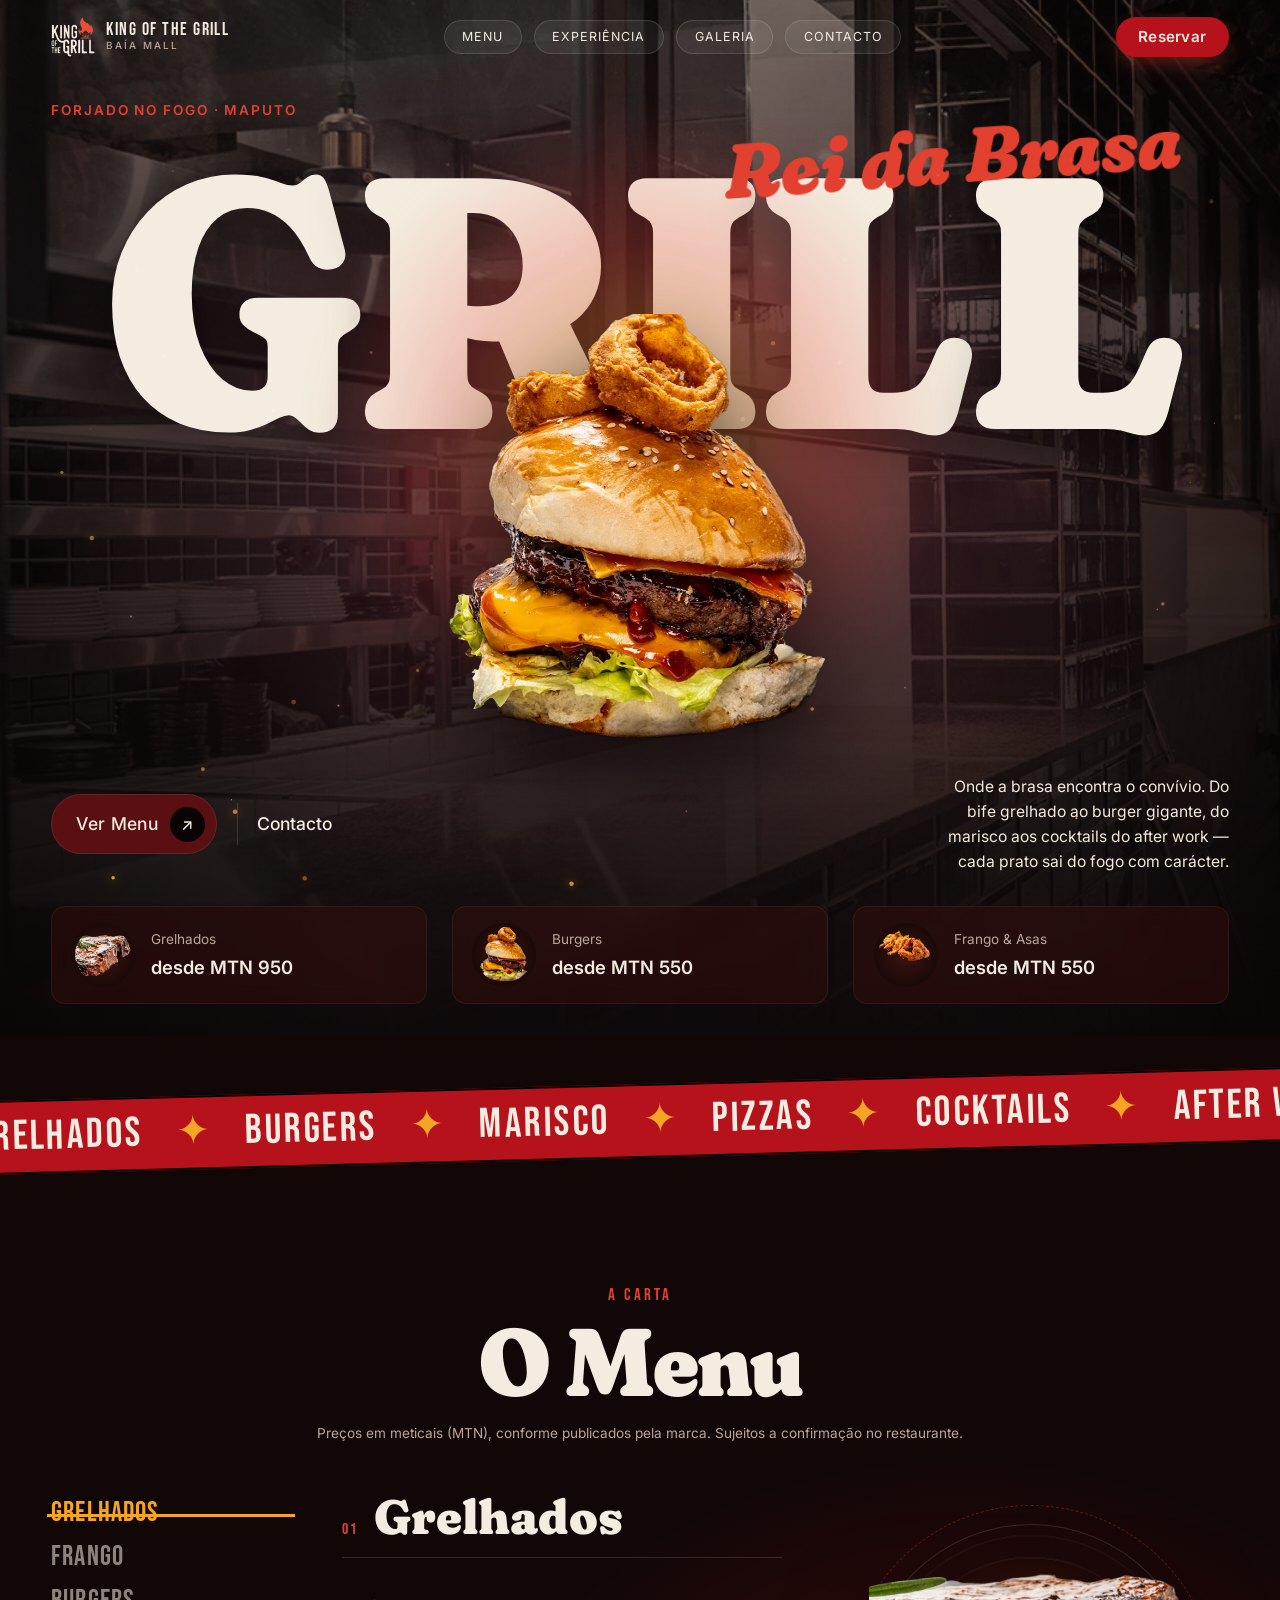
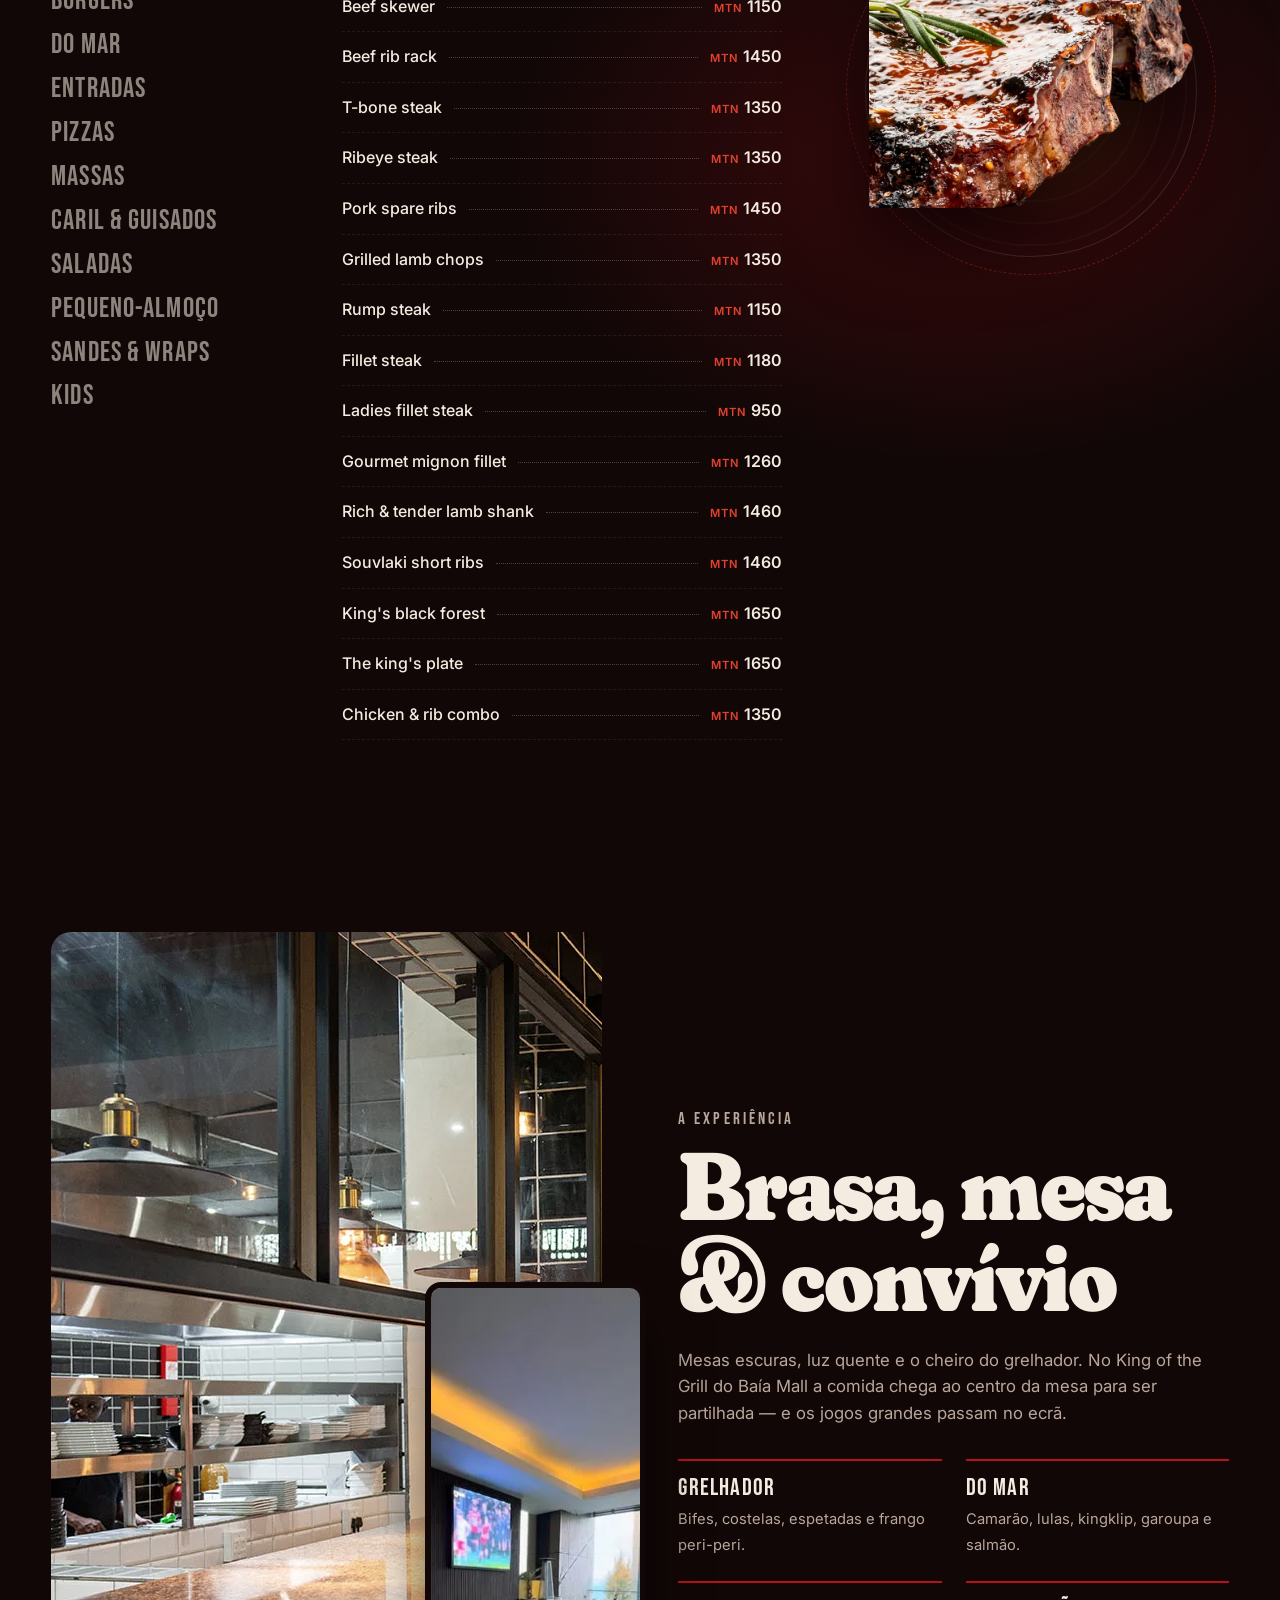
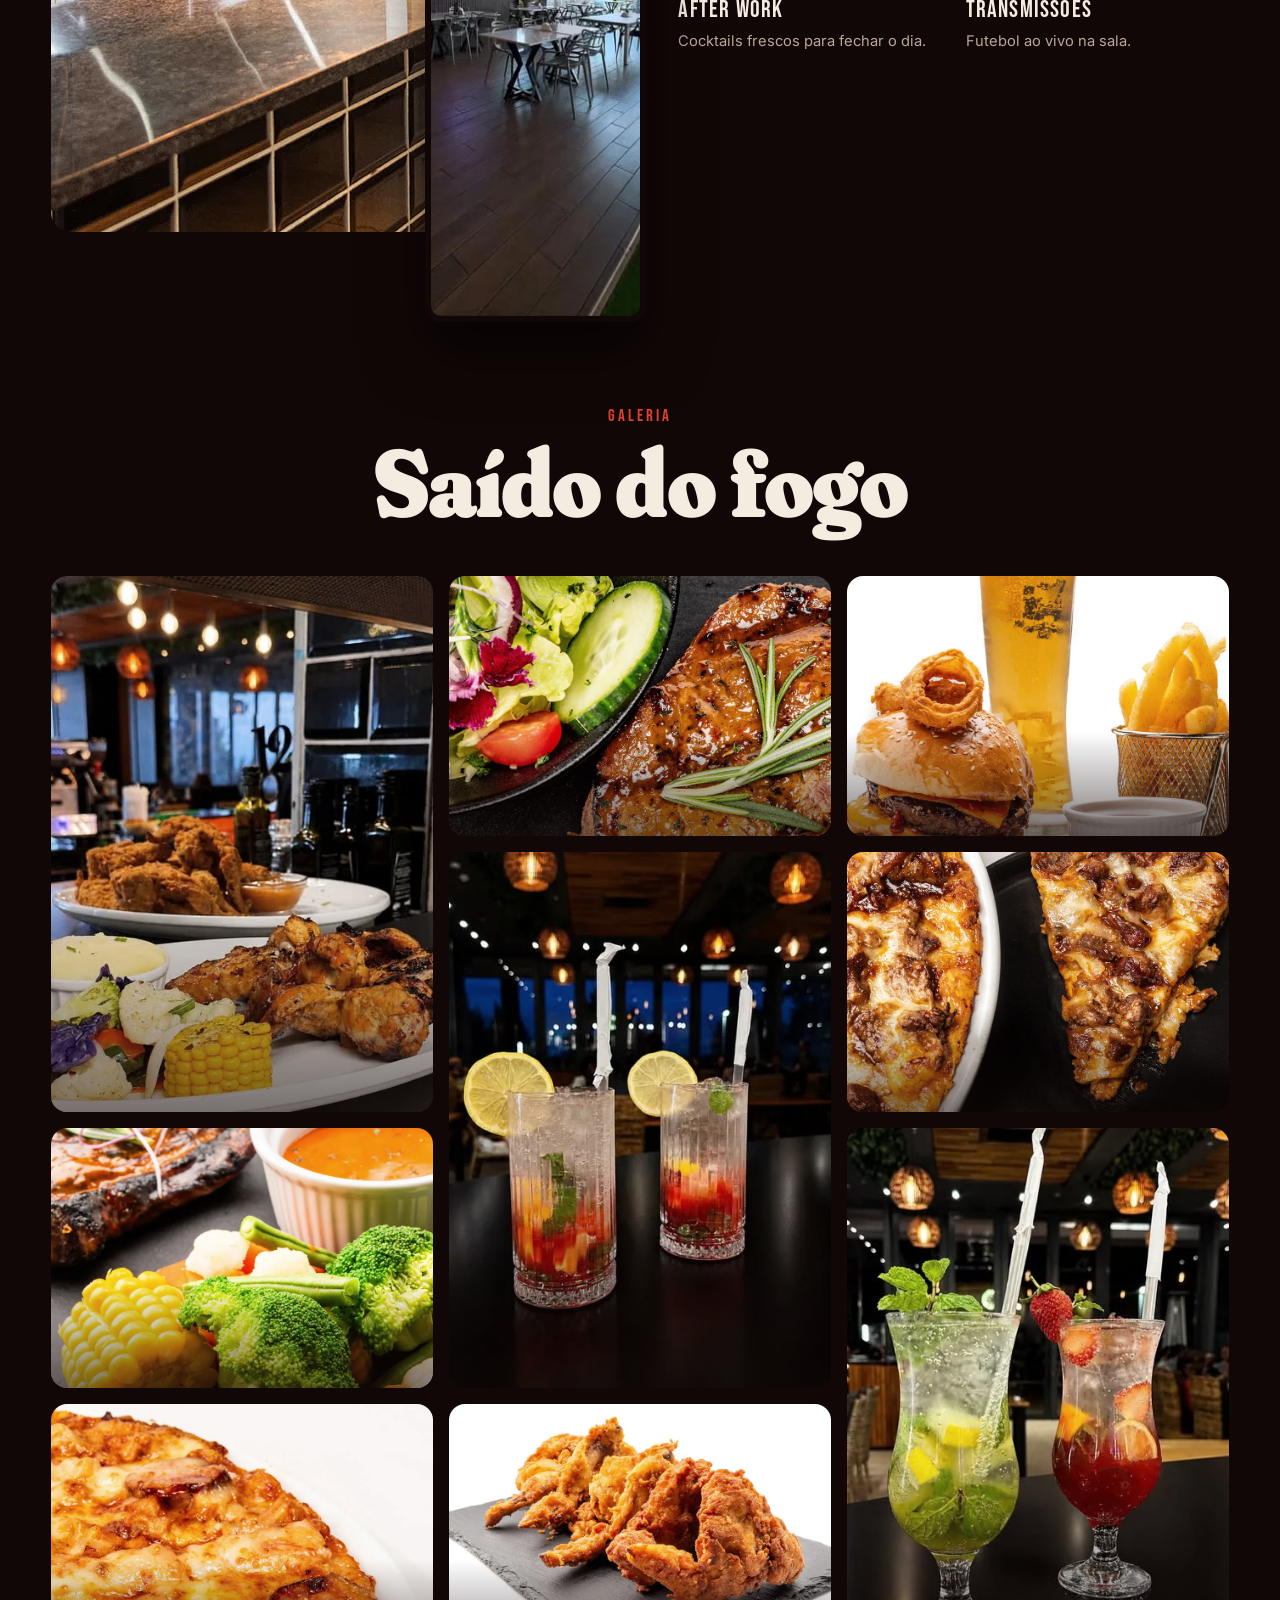
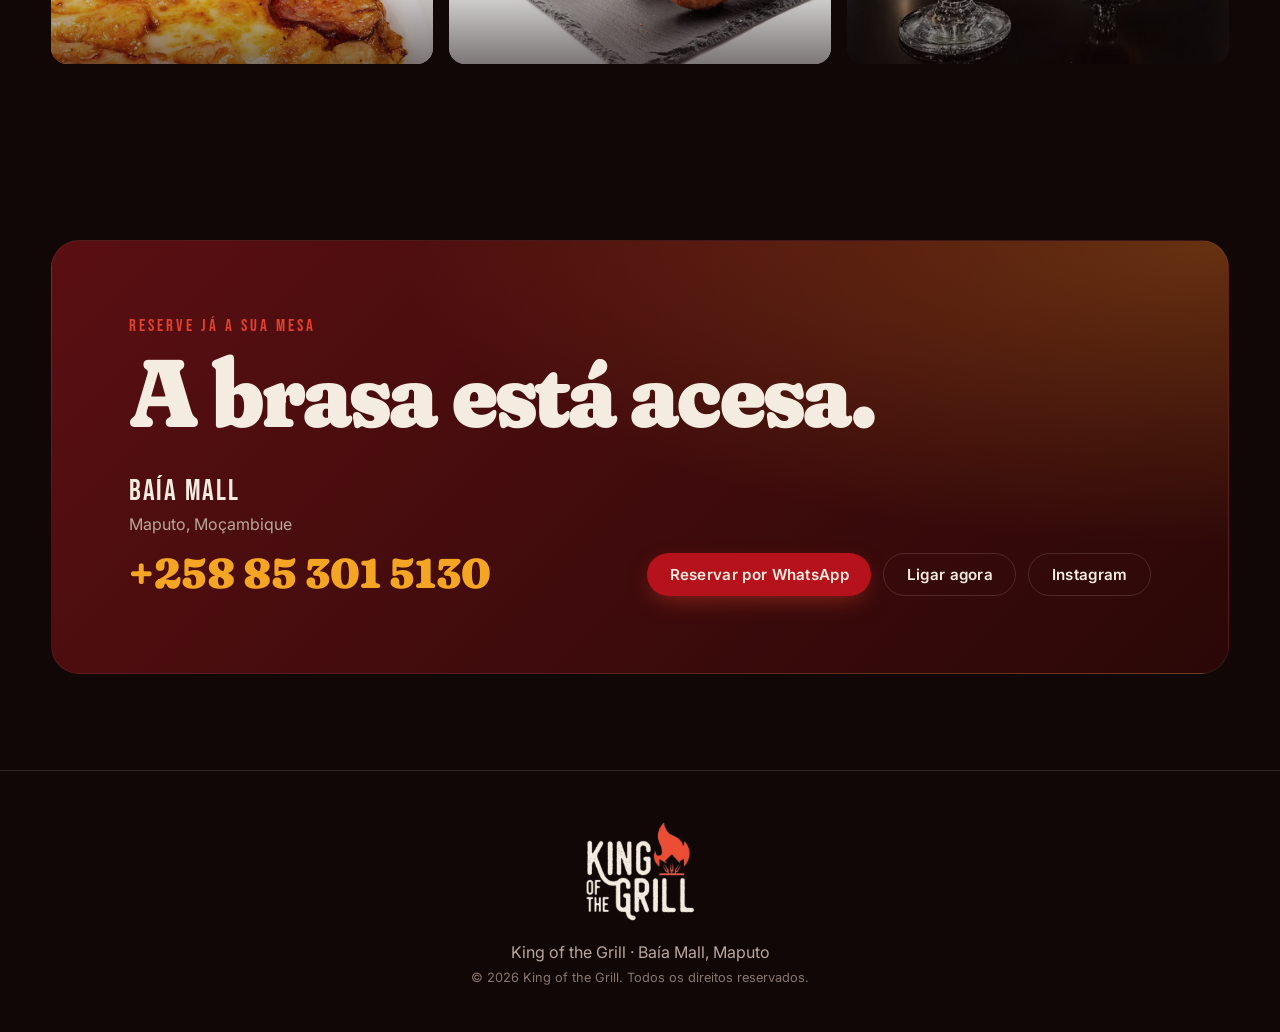
==== index.html @ 88e5d805 "Site King of the Grill Baía Mall: hero, menu animado, galeria e reservas Co-Authored-By: Claude Opus" ====
<!doctype html>
<html lang="pt">
<head>
  <meta charset="utf-8">
  <meta name="viewport" content="width=device-width, initial-scale=1">
  <title>King of the Grill — Baía Mall</title>
  <meta name="description" content="King of the Grill Baía Mall, Maputo. Grelhados, burgers, marisco, pizzas e cocktails. Reserve a sua mesa: +258 85 301 5130.">
  <meta name="theme-color" content="#120707">
  <link rel="icon" href="assets/img/logo.png">
  <link rel="preconnect" href="https://fonts.googleapis.com">
  <link rel="preconnect" href="https://fonts.gstatic.com" crossorigin>
  <link href="https://fonts.googleapis.com/css2?family=Bebas+Neue&family=Fraunces:opsz,wght,SOFT@9..144,700..900,100&family=Inter:wght@400;500;600&display=swap" rel="stylesheet">
  <link rel="stylesheet" href="styles.css">
</head>
<body>
  <canvas id="embers" aria-hidden="true"></canvas>

  <!-- NAV -->
  <header class="nav" id="nav">
    <a href="#top" class="nav__brand" aria-label="King of the Grill — início">
      <img src="assets/img/logo.png" alt="King of the Grill" width="629" height="600">
      <span>KING OF THE GRILL<small>Baía Mall</small></span>
    </a>
    <nav class="nav__links" id="navLinks" aria-label="Principal">
      <a href="#menu" class="pill">Menu</a>
      <a href="#experiencia" class="pill">Experiência</a>
      <a href="#galeria" class="pill">Galeria</a>
      <a href="#contacto" class="pill">Contacto</a>
    </nav>
    <a href="#contacto" class="btn btn--red nav__cta">Reservar</a>
    <button class="nav__burger" id="burger" aria-label="Abrir menu" aria-expanded="false" aria-controls="navLinks">
      <span></span><span></span>
    </button>
  </header>

  <main id="top">
    <!-- HERO -->
    <section class="hero" aria-labelledby="heroTitle">
      <div class="hero__bg" aria-hidden="true"></div>
      <p class="hero__kicker reveal">Forjado no fogo · Maputo</p>

      <div class="hero__stage">
        <h1 class="hero__word" id="heroTitle" aria-label="Grill">
          <span class="hero__letters" aria-hidden="true">
            <span>G</span><span>R</span><span>I</span><span>L</span><span>L</span>
          </span>
        </h1>
        <p class="hero__script" aria-hidden="true">Rei da Brasa</p>
        <div class="hero__glow" aria-hidden="true"></div>
        <img class="hero__dish" id="heroDish" src="assets/dishes/burger.webp" alt="Burger com anéis de cebola" width="704" height="800">
      </div>

      <div class="hero__row">
        <div class="hero__actions reveal">
          <a href="#menu" class="btn btn--wine">Ver Menu <span class="btn__arrow" aria-hidden="true">↗</span></a>
          <span class="hero__divider" aria-hidden="true"></span>
          <a href="#contacto" class="link">Contacto</a>
        </div>
        <p class="hero__lede reveal">Onde a brasa encontra o convívio. Do bife grelhado ao burger gigante, do marisco aos cocktails do after work — cada prato sai do fogo com carácter.</p>
      </div>

      <ul class="hero__cards" aria-label="Destaques">
        <li class="card reveal">
          <img src="assets/dishes/steak.webp" alt="" width="800" height="800">
          <div><p>Grelhados</p><strong>desde MTN 950</strong></div>
        </li>
        <li class="card reveal">
          <img src="assets/dishes/burger.webp" alt="" width="704" height="800">
          <div><p>Burgers</p><strong>desde MTN 550</strong></div>
        </li>
        <li class="card reveal">
          <img src="assets/dishes/crispy-wings.webp" alt="" width="800" height="711">
          <div><p>Frango &amp; Asas</p><strong>desde MTN 550</strong></div>
        </li>
      </ul>
    </section>

    <!-- MARQUEE -->
    <div class="marquee" aria-hidden="true">
      <div class="marquee__track">
        <span>Grelhados</span><i>✦</i><span>Burgers</span><i>✦</i><span>Marisco</span><i>✦</i><span>Pizzas</span><i>✦</i><span>Cocktails</span><i>✦</i><span>After Work</span><i>✦</i>
        <span>Grelhados</span><i>✦</i><span>Burgers</span><i>✦</i><span>Marisco</span><i>✦</i><span>Pizzas</span><i>✦</i><span>Cocktails</span><i>✦</i><span>After Work</span><i>✦</i>
      </div>
    </div>

    <!-- MENU -->
    <section class="menu" id="menu" aria-labelledby="menuTitle">
      <header class="section-head reveal">
        <p class="eyebrow">A carta</p>
        <h2 id="menuTitle">O Menu</h2>
        <p class="section-head__note">Preços em meticais (MTN), conforme publicados pela marca. Sujeitos a confirmação no restaurante.</p>
      </header>

      <div class="menu__layout">
        <div class="menu__tabs" role="tablist" aria-label="Categorias do menu" id="menuTabs"></div>

        <div class="menu__panel" id="menuPanel" role="tabpanel" aria-live="polite">
          <div class="menu__panel-head">
            <span class="menu__count" id="menuCount">01</span>
            <h3 id="menuCatTitle">Grelhados</h3>
          </div>
          <ul class="menu__list" id="menuList"></ul>
        </div>

        <figure class="menu__visual" aria-hidden="true">
          <div class="menu__plate"></div>
          <img id="menuImg" src="assets/dishes/steak.webp" alt="">
        </figure>
      </div>
    </section>

    <!-- EXPERIENCE -->
    <section class="experience" id="experiencia" aria-labelledby="expTitle">
      <div class="experience__media reveal">
        <img src="assets/img/kitchen-pass.webp" alt="Passe da cozinha do King of the Grill" loading="lazy" width="900" height="900">
        <img class="experience__float" src="assets/img/07_capa_reel_ambiente.webp" alt="Sala do restaurante com ecrã para transmissões" loading="lazy" width="360" height="640">
      </div>
      <div class="experience__copy reveal">
        <p class="eyebrow">A experiência</p>
        <h2 id="expTitle">Brasa, mesa &amp; convívio</h2>
        <p>Mesas escuras, luz quente e o cheiro do grelhador. No King of the Grill do Baía Mall a comida chega ao centro da mesa para ser partilhada — e os jogos grandes passam no ecrã.</p>
        <ul class="experience__points">
          <li><strong>Grelhador</strong><span>Bifes, costelas, espetadas e frango peri-peri.</span></li>
          <li><strong>Do mar</strong><span>Camarão, lulas, kingklip, garoupa e salmão.</span></li>
          <li><strong>After Work</strong><span>Cocktails frescos para fechar o dia.</span></li>
          <li><strong>Transmissões</strong><span>Futebol ao vivo na sala.</span></li>
        </ul>
      </div>
    </section>

    <!-- GALLERY -->
    <section class="gallery" id="galeria" aria-labelledby="galTitle">
      <header class="section-head reveal">
        <p class="eyebrow">Galeria</p>
        <h2 id="galTitle">Saído do fogo</h2>
      </header>
      <div class="gallery__grid">
        <figure class="g g--tall reveal"><img src="assets/img/02_frango_acompanhamentos.webp" alt="Frango grelhado com acompanhamentos" loading="lazy"></figure>
        <figure class="g reveal"><img src="assets/img/steak-salad.webp" alt="Bife grelhado com salada" loading="lazy"></figure>
        <figure class="g reveal"><img src="assets/img/burger-beer.webp" alt="Burger com batatas fritas e cerveja" loading="lazy"></figure>
        <figure class="g g--tall reveal"><img src="assets/img/01_cocktails.webp" alt="Dois cocktails no balcão" loading="lazy"></figure>
        <figure class="g reveal"><img src="assets/img/pizza-plates.webp" alt="Pizza" loading="lazy"></figure>
        <figure class="g reveal"><img src="assets/img/steak-veg.webp" alt="Grelhado com legumes" loading="lazy"></figure>
        <figure class="g g--tall reveal"><img src="assets/img/03_cocktails.webp" alt="Cocktails de frutos vermelhos e mojito" loading="lazy"></figure>
        <figure class="g reveal"><img src="assets/img/pizza-curve.webp" alt="Pizza acabada de sair do forno" loading="lazy"></figure>
        <figure class="g reveal"><img src="assets/img/crispy-wings.webp" alt="Frango crocante" loading="lazy"></figure>
      </div>
    </section>

    <!-- CONTACT -->
    <section class="contact" id="contacto" aria-labelledby="contactTitle">
      <div class="contact__inner reveal">
        <p class="eyebrow">Reserve já a sua mesa</p>
        <h2 id="contactTitle">A brasa está acesa.</h2>
        <div class="contact__grid">
          <div>
            <h3>Baía Mall</h3>
            <p>Maputo, Moçambique</p>
            <a class="contact__phone" href="tel:+258853015130">+258 85 301 5130</a>
          </div>
          <div class="contact__btns">
            <a class="btn btn--red" href="https://wa.me/258853015130" target="_blank" rel="noopener">Reservar por WhatsApp</a>
            <a class="btn btn--ghost" href="tel:+258853015130">Ligar agora</a>
            <a class="btn btn--ghost" href="https://www.instagram.com/kingofthegrill_baia/" target="_blank" rel="noopener">Instagram</a>
          </div>
        </div>
      </div>
    </section>
  </main>

  <footer class="footer">
    <img src="assets/img/logo.png" alt="King of the Grill" width="629" height="600" loading="lazy">
    <p>King of the Grill · Baía Mall, Maputo</p>
    <p class="footer__small">© <span id="year"></span> King of the Grill. Todos os direitos reservados.</p>
  </footer>

  <script src="script.js"></script>
</body>
</html>
---- styles.css ----
:root {
  --bg: #120707;
  --bg-2: #1c0b0a;
  --wine: #5a0f12;
  --red: #e3412f;
  --red-deep: #b5121b;
  --amber: #f5a524;
  --cream: #f4ece0;
  --muted: #b9a79c;
  --line: rgba(244, 236, 224, .14);
  --glass: rgba(60, 14, 14, .45);
  --display: "Fraunces", Georgia, serif;
  --condensed: "Bebas Neue", Impact, sans-serif;
  --body: "Inter", system-ui, sans-serif;
  --gutter: clamp(16px, 4vw, 56px);
  --ease: cubic-bezier(.2, .8, .2, 1);
}

*, *::before, *::after { box-sizing: border-box; }
html { scroll-behavior: smooth; overflow-x: clip; }
body {
  margin: 0;
  background: var(--bg);
  color: var(--cream);
  font: 400 16px/1.6 var(--body);
  overflow-x: clip;
  -webkit-font-smoothing: antialiased;
}
img { display: block; max-width: 100%; }
a { color: inherit; text-decoration: none; }
h1, h2, h3 { margin: 0; }

#embers {
  position: fixed; inset: 0;
  width: 100%; height: 100%;
  pointer-events: none;
  z-index: 3;
  mix-blend-mode: screen;
}

/* ---------- Buttons ---------- */
.btn {
  display: inline-flex; align-items: center; gap: .75rem;
  padding: .8rem 1.4rem;
  border-radius: 999px;
  font: 600 .95rem/1 var(--body);
  letter-spacing: .02em;
  transition: transform .3s var(--ease), background .3s, box-shadow .3s;
  cursor: pointer; border: 0;
}
.btn:hover { transform: translateY(-2px); }
.btn--red { background: var(--red-deep); color: var(--cream); box-shadow: 0 8px 24px -8px rgba(227, 65, 47, .6); }
.btn--red:hover { background: var(--red); }
.btn--wine { background: var(--wine); color: var(--cream); padding: .7rem .7rem .7rem 1.5rem; font-size: 1.1rem; font-weight: 500; border: 1px solid rgba(255,255,255,.08); }
.btn--ghost { border: 1px solid var(--line); color: var(--cream); }
.btn--ghost:hover { border-color: var(--cream); }
.btn__arrow {
  display: grid; place-items: center;
  width: 2.2rem; height: 2.2rem; border-radius: 50%;
  background: #0b0404; font-size: 1rem;
  transition: transform .3s var(--ease);
}
.btn--wine:hover .btn__arrow { transform: rotate(45deg); }
.link { font-weight: 500; font-size: 1.1rem; border-bottom: 1px solid transparent; transition: border-color .3s; }
.link:hover { border-color: var(--cream); }
.pill {
  padding: .4rem 1.1rem;
  border-radius: 999px;
  border: 1px solid var(--line);
  background: rgba(255, 255, 255, .06);
  font-size: .78rem; letter-spacing: .08em; text-transform: uppercase;
  transition: background .3s, border-color .3s;
}
.pill:hover, .pill.is-active { background: var(--wine); border-color: var(--red-deep); }

.eyebrow {
  margin: 0 0 .75rem;
  color: var(--red);
  font: 400 1.05rem/1 var(--condensed);
  letter-spacing: .18em;
  text-transform: uppercase;
}

/* ---------- Nav ---------- */
.nav {
  position: fixed; top: 0; left: 0; right: 0; z-index: 20;
  display: flex; align-items: center; justify-content: space-between; gap: 1rem;
  padding: 1rem var(--gutter);
  transition: background .4s, padding .4s, backdrop-filter .4s;
}
.nav.is-scrolled { background: rgba(18, 7, 7, .82); backdrop-filter: blur(12px); padding-block: .6rem; border-bottom: 1px solid var(--line); }
.nav__brand { display: flex; align-items: center; gap: .7rem; }
.nav__brand img { width: 44px; height: auto; }
.nav__brand span { font: 400 1.15rem/1 var(--condensed); letter-spacing: .08em; display: flex; flex-direction: column; }
.nav__brand small { font: 500 .62rem/1.4 var(--body); letter-spacing: .2em; color: var(--muted); text-transform: uppercase; }
.nav__links { display: flex; gap: .75rem; }
.nav__burger { display: none; }

/* ---------- Hero ---------- */
.hero {
  position: relative;
  min-height: 100svh;
  padding: 6.5rem var(--gutter) 2rem;
  display: flex; flex-direction: column;
  overflow: hidden;
  isolation: isolate;
}
.hero__bg {
  position: absolute; inset: 0; z-index: -2;
  background:
    radial-gradient(ellipse 70% 60% at 50% 45%, rgba(181, 18, 27, .45), transparent 70%),
    linear-gradient(180deg, rgba(18,7,7,.55), rgba(18,7,7,.85) 70%, var(--bg)),
    url("assets/img/kitchen-pass.webp") center / cover no-repeat;
  filter: saturate(.6) sepia(.4) hue-rotate(-20deg);
}
.hero__bg::after {
  content: ""; position: absolute; inset: 0;
  background: linear-gradient(90deg, rgba(90,15,18,.55), transparent 30%, transparent 70%, rgba(90,15,18,.55));
  mix-blend-mode: multiply;
}
.hero__kicker {
  margin: 0;
  color: var(--red);
  font: 600 .85rem/1 var(--body);
  letter-spacing: .14em; text-transform: uppercase;
}
.hero__stage {
  position: relative;
  flex: 1;
  display: flex; flex-direction: column; align-items: center; justify-content: center;
  padding-top: clamp(1rem, 3vw, 2.5rem);
}
.hero__word {
  position: relative; z-index: 1;
  font-family: var(--display);
  font-variation-settings: "SOFT" 100, "opsz" 144;
  font-weight: 900;
  font-size: clamp(5.5rem, 28vw, 26rem);
  line-height: .8;
  letter-spacing: -.02em;
  color: var(--cream);
  text-shadow: 0 10px 60px rgba(0,0,0,.4);
  user-select: none;
}
.hero__letters span {
  display: inline-block;
  opacity: 0;
  transform: translateY(40%) rotate(4deg);
  animation: letterIn 1s var(--ease) forwards;
}
.hero__letters span:nth-child(2) { animation-delay: .08s; }
.hero__letters span:nth-child(3) { animation-delay: .16s; }
.hero__letters span:nth-child(4) { animation-delay: .24s; }
.hero__letters span:nth-child(5) { animation-delay: .32s; }
@keyframes letterIn { to { opacity: 1; transform: none; } }

.hero__script {
  position: absolute; z-index: 4;
  top: 0; right: 4%;
  margin: 0;
  font: italic 900 clamp(1.8rem, 6vw, 5.2rem)/1 var(--display);
  font-variation-settings: "SOFT" 100;
  color: var(--red);
  transform: rotate(-4deg);
  opacity: 0;
  animation: fadeUp 1s .7s var(--ease) forwards;
}
.hero__glow {
  position: absolute; z-index: 1;
  bottom: 0; left: 50%; margin-left: max(-30vw, -320px);
  width: min(60vw, 640px); aspect-ratio: 1;
  border-radius: 50%;
  background: radial-gradient(circle, rgba(245,165,36,.45), rgba(227,65,47,.25) 40%, transparent 70%);
  filter: blur(20px);
  animation: pulse 4s ease-in-out infinite;
}
@keyframes pulse { 50% { transform: scale(1.08); opacity: .8; } }
.hero__dish {
  position: relative; z-index: 2;
  width: min(30vw, 420px);
  height: auto;
  /* sobrepõe só a metade inferior das letras, como o chef na referência */
  margin-top: calc(min(28vw, 26rem) * -.36);
  filter: drop-shadow(0 40px 50px rgba(0,0,0,.7));
  opacity: 0;
  animation: dishIn 1.2s .35s var(--ease) forwards;
  will-change: transform;
}
@keyframes dishIn { from { opacity: 0; translate: 0 18%; scale: .9; } to { opacity: 1; translate: 0 0; scale: 1; } }
@keyframes fadeUp { from { opacity: 0; translate: 0 20px; } to { opacity: 1; translate: 0 0; } }

.hero__row {
  position: relative; z-index: 5;
  display: flex; justify-content: space-between; align-items: center; gap: 2rem;
  margin-top: 1.5rem;
}
.hero__actions { display: flex; align-items: center; gap: 1.2rem; }
.hero__divider { width: 1px; height: 2.6rem; background: var(--line); }
.hero__lede { max-width: 30ch; margin: 0; text-align: right; font-size: .98rem; color: var(--cream); opacity: .85; }

.hero__cards {
  list-style: none; margin: 2rem 0 0; padding: 0;
  display: grid; grid-template-columns: repeat(3, 1fr); gap: clamp(.75rem, 2vw, 2rem);
  position: relative; z-index: 5;
}
.card {
  display: flex; align-items: center; gap: 1rem;
  padding: 1rem 1.2rem;
  border-radius: 14px;
  background: var(--glass);
  border: 1px solid rgba(255,255,255,.06);
  backdrop-filter: blur(10px);
  transition: transform .4s var(--ease), background .4s;
}
.card:hover { transform: translateY(-4px); background: rgba(90, 15, 18, .6); }
.card img {
  width: 64px; height: 64px; object-fit: contain;
  border-radius: 50%;
  background: radial-gradient(circle, #3a1410, #0e0505);
  padding: 4px;
  transition: transform .5s var(--ease);
}
.card:hover img { transform: rotate(-12deg) scale(1.1); }
.card p { margin: 0 0 .35rem; font-size: .85rem; color: var(--muted); }
.card strong { font: 600 1.15rem/1 var(--body); }

/* ---------- Marquee ---------- */
.marquee {
  overflow: hidden;
  background: var(--red-deep);
  transform: rotate(-1.5deg);
  margin: 3rem -2%;
  padding: .9rem 0;
  border-block: 2px solid #0b0404;
}
.marquee__track {
  display: flex; gap: 2rem; width: max-content;
  font: 400 clamp(1.6rem, 4vw, 2.6rem)/1 var(--condensed);
  letter-spacing: .06em;
  animation: marquee 28s linear infinite;
}
.marquee__track i { font-style: normal; color: var(--amber); }
@keyframes marquee { to { transform: translateX(-50%); } }

/* ---------- Section head ---------- */
.section-head { text-align: center; margin: 0 auto 3rem; max-width: 720px; }
.section-head h2, .experience h2, .contact h2 {
  font: 900 clamp(2.8rem, 8vw, 6rem)/.95 var(--display);
  font-variation-settings: "SOFT" 100, "opsz" 144;
  letter-spacing: -.02em;
}
.section-head__note { color: var(--muted); font-size: .85rem; margin: 1rem 0 0; }

/* ---------- Menu ---------- */
.menu { padding: 5rem var(--gutter) 6rem; position: relative; }
.menu::before {
  content: ""; position: absolute; inset: 10% 0 auto; height: 70%; z-index: -1;
  background: radial-gradient(ellipse 50% 50% at 75% 50%, rgba(181,18,27,.25), transparent 70%);
}
.menu__layout {
  display: grid;
  grid-template-columns: minmax(180px, 240px) minmax(0, 1fr) minmax(0, .9fr);
  gap: clamp(1.5rem, 4vw, 4rem);
  align-items: start;
  max-width: 1400px; margin: 0 auto;
}
.menu__tabs { display: flex; flex-direction: column; gap: .2rem; position: sticky; top: 6rem; }
.menu__tab {
  position: relative;
  background: none; border: 0; padding: .35rem 0;
  color: var(--cream);
  font: 400 clamp(1.5rem, 2.2vw, 2rem)/1.05 var(--condensed);
  letter-spacing: .04em;
  text-align: left; text-transform: uppercase;
  cursor: pointer;
  opacity: .55;
  transition: opacity .3s, color .3s, padding .4s var(--ease);
}
.menu__tab::after {
  content: "";
  position: absolute; left: -4px; top: 52%;
  height: 3px; width: calc(100% + 8px);
  max-width: 0;
  background: var(--amber);
  transition: max-width .45s var(--ease);
}
.menu__tab:hover { opacity: .9; padding-left: .4rem; }
.menu__tab[aria-selected="true"] { opacity: 1; color: var(--amber); }
.menu__tab[aria-selected="true"]::after { max-width: 260px; }
.menu__tab:focus-visible { outline: 2px solid var(--amber); outline-offset: 4px; }

.menu__panel-head { display: flex; align-items: baseline; gap: 1rem; margin-bottom: 1.5rem; border-bottom: 1px solid var(--line); padding-bottom: 1rem; }
.menu__count { font: 400 1rem/1 var(--condensed); color: var(--red); letter-spacing: .1em; }
.menu__panel-head h3 { font: 900 clamp(2rem, 4vw, 3rem)/1 var(--display); font-variation-settings: "SOFT" 100; }
.menu__list { list-style: none; margin: 0; padding: 0; }
.menu__item {
  display: flex; align-items: baseline; gap: .75rem;
  padding: .75rem 0;
  border-bottom: 1px dashed rgba(244,236,224,.08);
  opacity: 0; transform: translateX(-16px);
  animation: itemIn .55s var(--ease) forwards;
  animation-delay: calc(var(--i) * 45ms);
  transition: background .3s, padding .3s;
}
.menu__item:hover { padding-left: .5rem; }
.menu__item:hover .menu__name { color: var(--amber); }
@keyframes itemIn { to { opacity: 1; transform: none; } }
.menu__name { font-weight: 500; transition: color .3s; }
.menu__name::first-letter { text-transform: uppercase; }
.menu__dots { flex: 1; border-bottom: 1px dotted rgba(244,236,224,.25); transform: translateY(-4px); min-width: 1rem; }
.menu__price { font-weight: 600; white-space: nowrap; color: var(--cream); }
.menu__price small { color: var(--red); font-size: .7rem; letter-spacing: .1em; margin-right: .25rem; }

.menu__visual { position: sticky; top: 7rem; margin: 0; aspect-ratio: 1; display: grid; place-items: center; }
.menu__plate {
  position: absolute; inset: 8%;
  border-radius: 50%;
  background:
    radial-gradient(circle, rgba(245,165,36,.25), transparent 60%),
    repeating-radial-gradient(circle, rgba(255,255,255,.03) 0 2px, transparent 2px 22px);
  border: 1px solid var(--line);
  animation: spin 40s linear infinite;
}
.menu__plate::before {
  content: ""; position: absolute; inset: -6%;
  border-radius: 50%;
  border: 1px dashed rgba(227,65,47,.35);
}
@keyframes spin { to { transform: rotate(360deg); } }
.menu__visual img {
  position: relative;
  width: 82%; height: 82%; object-fit: contain;
  filter: drop-shadow(0 30px 40px rgba(0,0,0,.7));
  transition: opacity .45s, transform .7s var(--ease);
}
.menu__visual img.is-out { opacity: 0; transform: rotate(-25deg) scale(.7) translateX(30%); }

/* ---------- Experience ---------- */
.experience {
  display: grid; grid-template-columns: 1fr 1fr; gap: clamp(2rem, 6vw, 6rem);
  align-items: center;
  padding: 6rem var(--gutter);
  max-width: 1400px; margin: 0 auto;
}
.experience__media { position: relative; }
.experience__media > img:first-child { border-radius: 20px; width: 100%; aspect-ratio: 4/5; object-fit: cover; filter: saturate(.85); }
.experience__float {
  position: absolute; right: -8%; bottom: -10%;
  width: 40%; aspect-ratio: 9/14; object-fit: cover;
  border-radius: 16px; border: 6px solid var(--bg);
  box-shadow: 0 30px 60px rgba(0,0,0,.6);
}
.experience__copy > p { color: var(--muted); font-size: 1.05rem; max-width: 52ch; }
.experience__copy h2 { margin-bottom: 1.5rem; }
.experience__points { list-style: none; padding: 0; margin: 2rem 0 0; display: grid; grid-template-columns: 1fr 1fr; gap: 1.5rem; }
.experience__points li { border-top: 2px solid var(--red-deep); padding-top: .9rem; }
.experience__points strong { display: block; font: 400 1.5rem/1 var(--condensed); letter-spacing: .05em; margin-bottom: .4rem; }
.experience__points span { color: var(--muted); font-size: .92rem; }

/* ---------- Gallery ---------- */
.gallery { padding: 5rem var(--gutter); }
.gallery__grid {
  display: grid;
  grid-template-columns: repeat(3, 1fr);
  grid-auto-rows: 260px;
  gap: 1rem;
  max-width: 1400px; margin: 0 auto;
}
.g { margin: 0; overflow: hidden; border-radius: 16px; position: relative; }
.g--tall { grid-row: span 2; }
.g img { width: 100%; height: 100%; object-fit: cover; transition: transform .8s var(--ease), filter .8s; filter: saturate(.9); }
.g:hover img { transform: scale(1.06); filter: saturate(1.15); }
.g::after { content: ""; position: absolute; inset: 0; background: linear-gradient(180deg, transparent 60%, rgba(18,7,7,.55)); pointer-events: none; }

/* ---------- Contact ---------- */
.contact { padding: 6rem var(--gutter); }
.contact__inner {
  max-width: 1200px; margin: 0 auto;
  padding: clamp(2rem, 6vw, 5rem);
  border-radius: 28px;
  background:
    radial-gradient(ellipse at 100% 0%, rgba(245,165,36,.25), transparent 50%),
    linear-gradient(135deg, var(--wine), #2a0807);
  border: 1px solid rgba(255,255,255,.06);
  overflow: hidden;
}
.contact h2 { margin-bottom: 2.5rem; }
.contact__grid { display: grid; grid-template-columns: 1fr auto; gap: 2rem; align-items: end; }
.contact h3 { font: 400 1.8rem/1 var(--condensed); letter-spacing: .06em; }
.contact__grid p { margin: .3rem 0 1rem; color: var(--muted); }
.contact__phone { font: 900 clamp(1.6rem, 4vw, 2.6rem)/1 var(--display); font-variation-settings: "SOFT" 100; color: var(--amber); }
.contact__btns { display: flex; flex-wrap: wrap; gap: .75rem; justify-content: flex-end; }

/* ---------- Footer ---------- */
.footer { text-align: center; padding: 3rem var(--gutter) 2.5rem; border-top: 1px solid var(--line); color: var(--muted); }
.footer img { width: 110px; height: auto; margin: 0 auto 1rem; }
.footer p { margin: .2rem 0; }
.footer__small { font-size: .8rem; opacity: .7; }

/* ---------- Reveal ---------- */
.reveal { opacity: 0; transform: translateY(28px); transition: opacity .9s var(--ease), transform .9s var(--ease); }
.reveal.is-in { opacity: 1; transform: none; }
.hero__cards .reveal:nth-child(2) { transition-delay: .1s; }
.hero__cards .reveal:nth-child(3) { transition-delay: .2s; }

/* ---------- Responsive ---------- */
@media (max-width: 1100px) {
  .menu__layout { grid-template-columns: 200px 1fr; }
  .menu__visual { display: none; }
}
@media (max-width: 860px) {
  .nav__links {
    position: fixed; inset: 0; z-index: -1;
    flex-direction: column; justify-content: center; align-items: flex-start;
    padding: 0 var(--gutter); gap: 1rem;
    background: rgba(12, 4, 4, .97);
    opacity: 0; pointer-events: none;
    transition: opacity .4s;
  }
  .nav__links .pill { border: 0; background: none; padding: 0; font: 400 3rem/1 var(--condensed); letter-spacing: .04em; }
  .nav.is-open .nav__links { opacity: 1; pointer-events: auto; }
  .nav__cta { display: none; }
  .nav__burger {
    display: flex; flex-direction: column; gap: 6px; justify-content: center;
    width: 44px; height: 44px; padding: 0 10px;
    background: var(--wine); border: 0; border-radius: 50%; cursor: pointer;
  }
  .nav__burger span { height: 2px; background: var(--cream); transition: transform .3s; }
  .nav.is-open .nav__burger span:first-child { transform: translateY(4px) rotate(45deg); }
  .nav.is-open .nav__burger span:last-child { transform: translateY(-4px) rotate(-45deg); }

  .hero__row { flex-direction: column; align-items: flex-start; gap: 1.2rem; }
  .hero__lede { text-align: left; }
  .hero__cards { grid-template-columns: 1fr; }
  .hero { padding-top: 5.5rem; }
  .hero__stage { padding-top: 2.5rem; }
  .hero__dish { width: min(64vw, 360px); margin-top: -10vw; }
  .hero__script { top: .2rem; right: 0; }

  .menu__layout { grid-template-columns: 1fr; }
  .menu__tabs {
    position: sticky; top: 4.2rem; z-index: 5;
    flex-direction: row; overflow-x: auto; gap: 1.2rem;
    padding: .6rem 0; margin-inline: calc(var(--gutter) * -1); padding-inline: var(--gutter);
    background: var(--bg);
    scrollbar-width: none;
  }
  .menu__tabs::-webkit-scrollbar { display: none; }
  .menu__tab { white-space: nowrap; font-size: 1.4rem; }
  .menu__tab:hover { padding-left: 0; }

  .experience { grid-template-columns: 1fr; }
  .experience__float { right: 0; }
  .experience__copy { margin-top: 2rem; }
  .experience__points { grid-template-columns: 1fr; }

  .gallery__grid { grid-template-columns: 1fr 1fr; grid-auto-rows: 180px; }
  .contact__grid { grid-template-columns: 1fr; }
  .contact__btns { justify-content: flex-start; }
}
@media (max-width: 480px) {
  .nav__brand span { display: none; }
  .gallery__grid { gap: .6rem; }
  .menu__item { font-size: .95rem; }
}

@media (prefers-reduced-motion: reduce) {
  *, *::before, *::after { animation-duration: .01ms !important; animation-iteration-count: 1 !important; transition-duration: .01ms !important; }
  .marquee__track { animation: none; }
  #embers { display: none; }
}
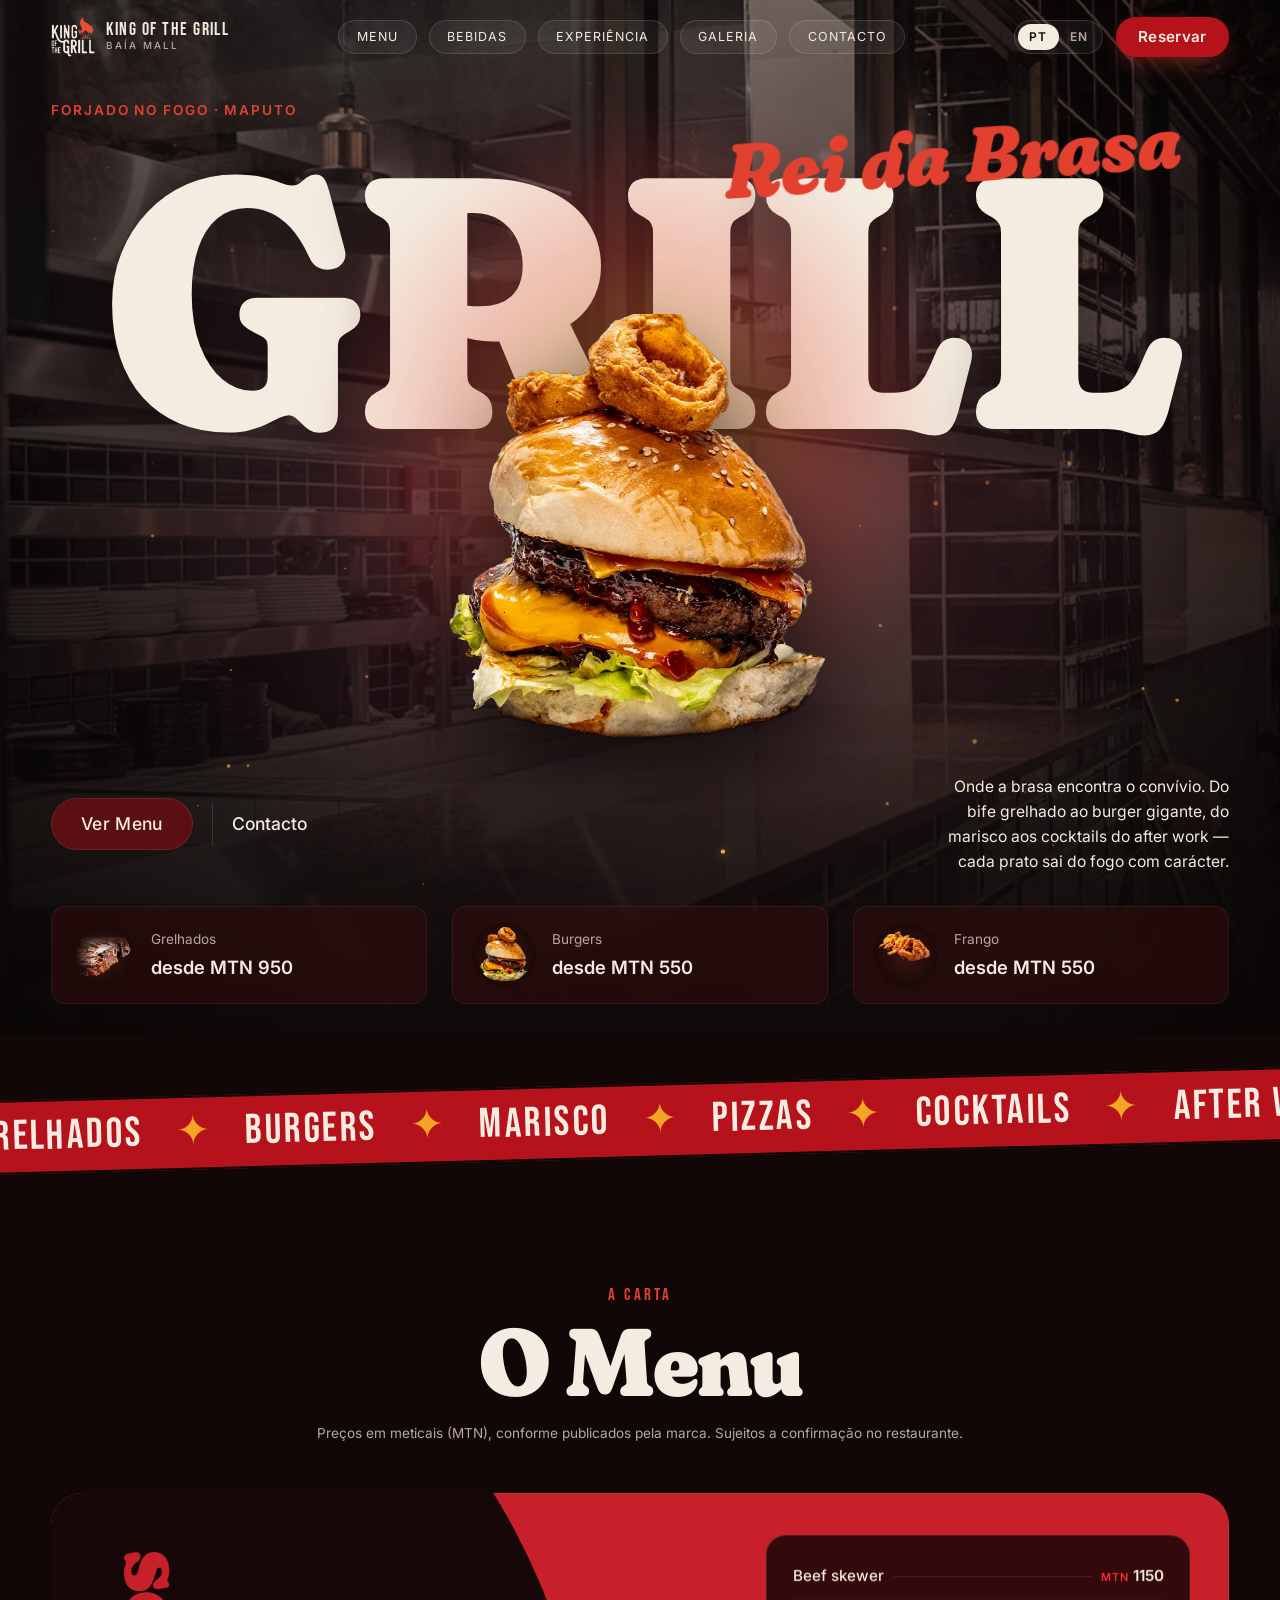
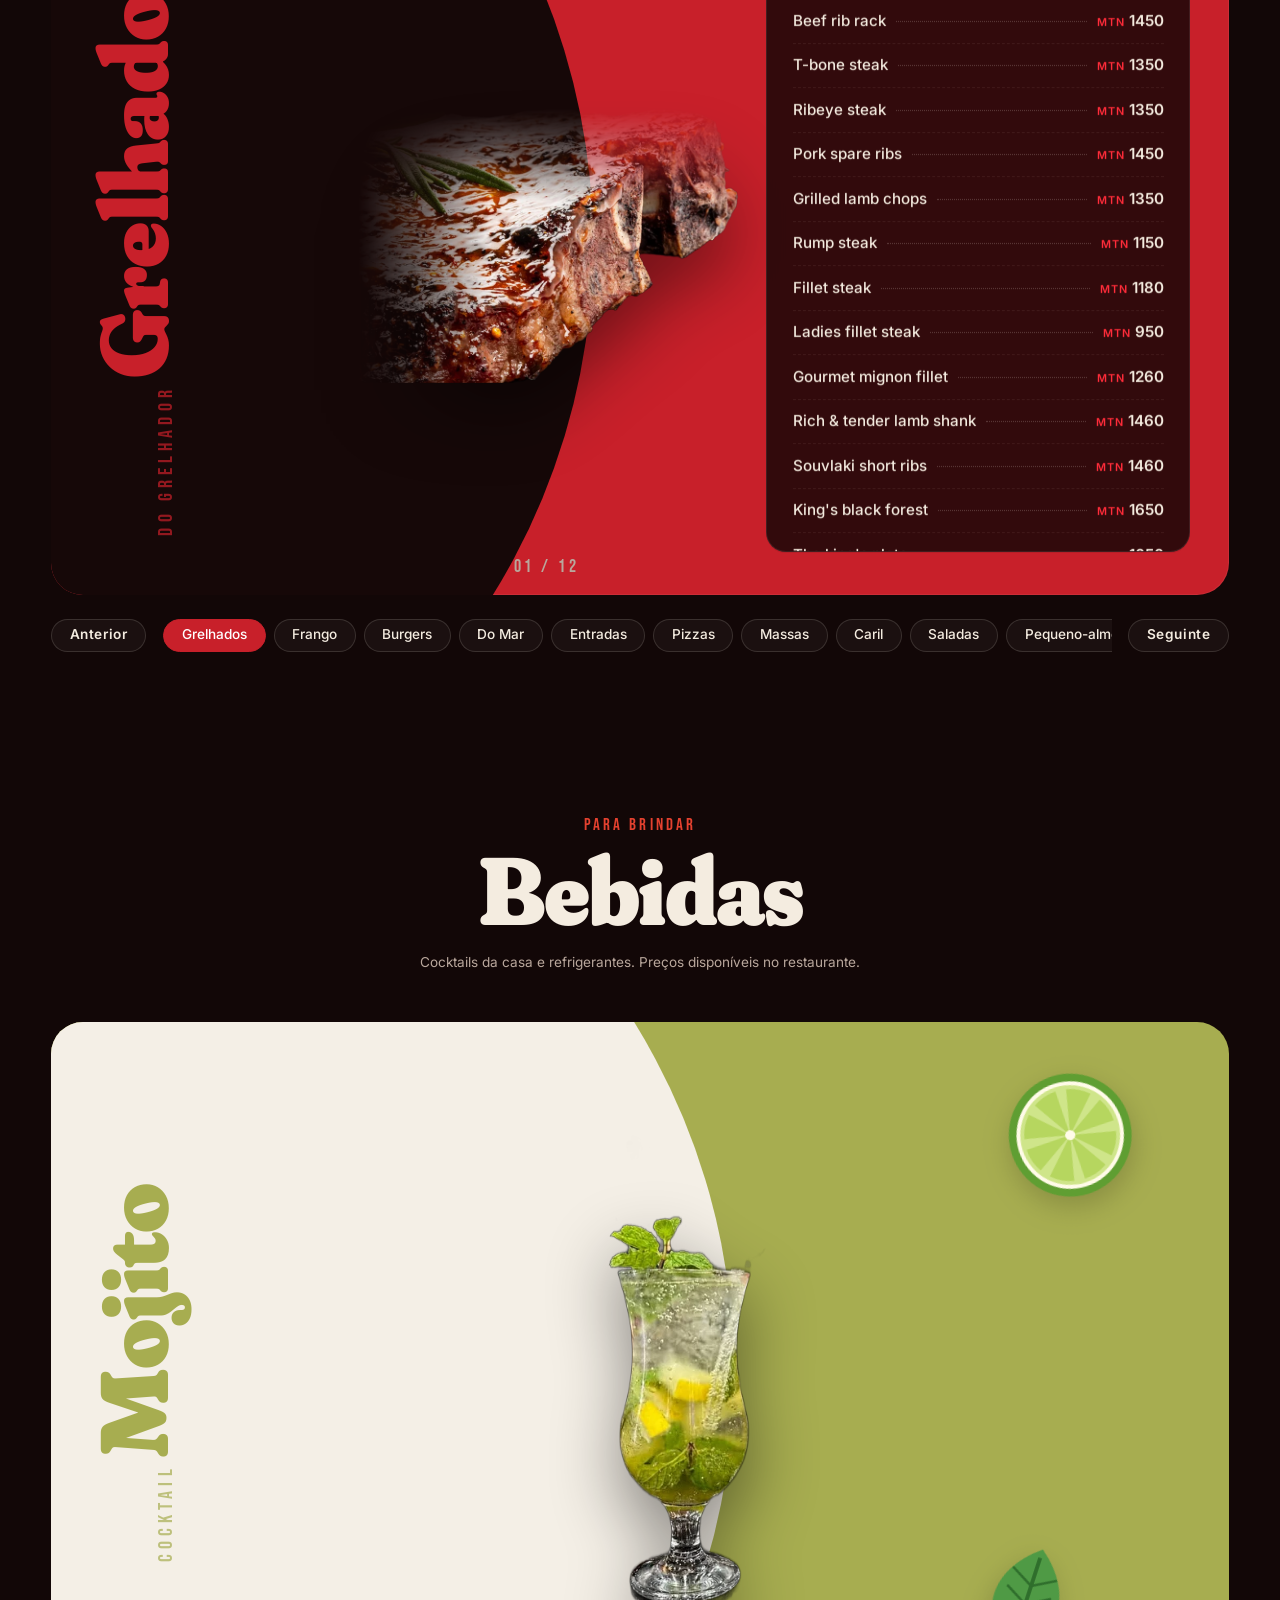
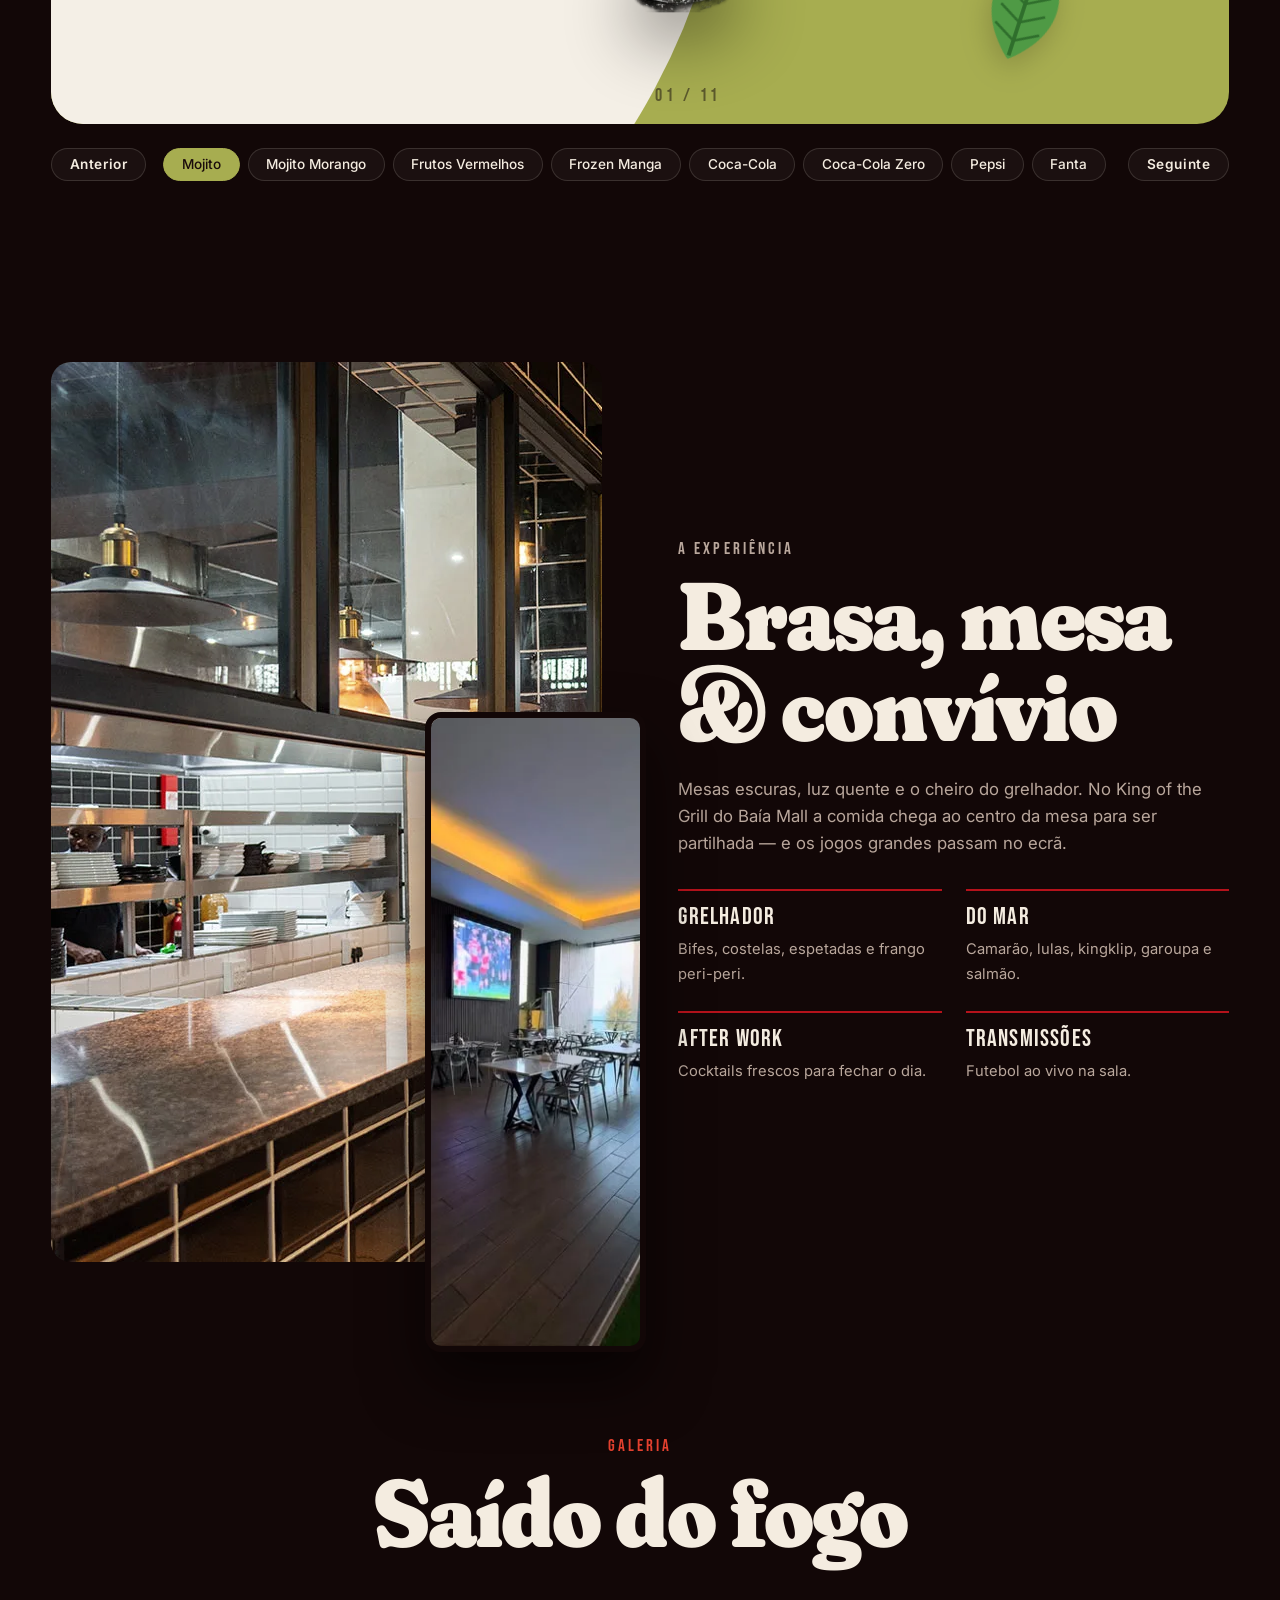
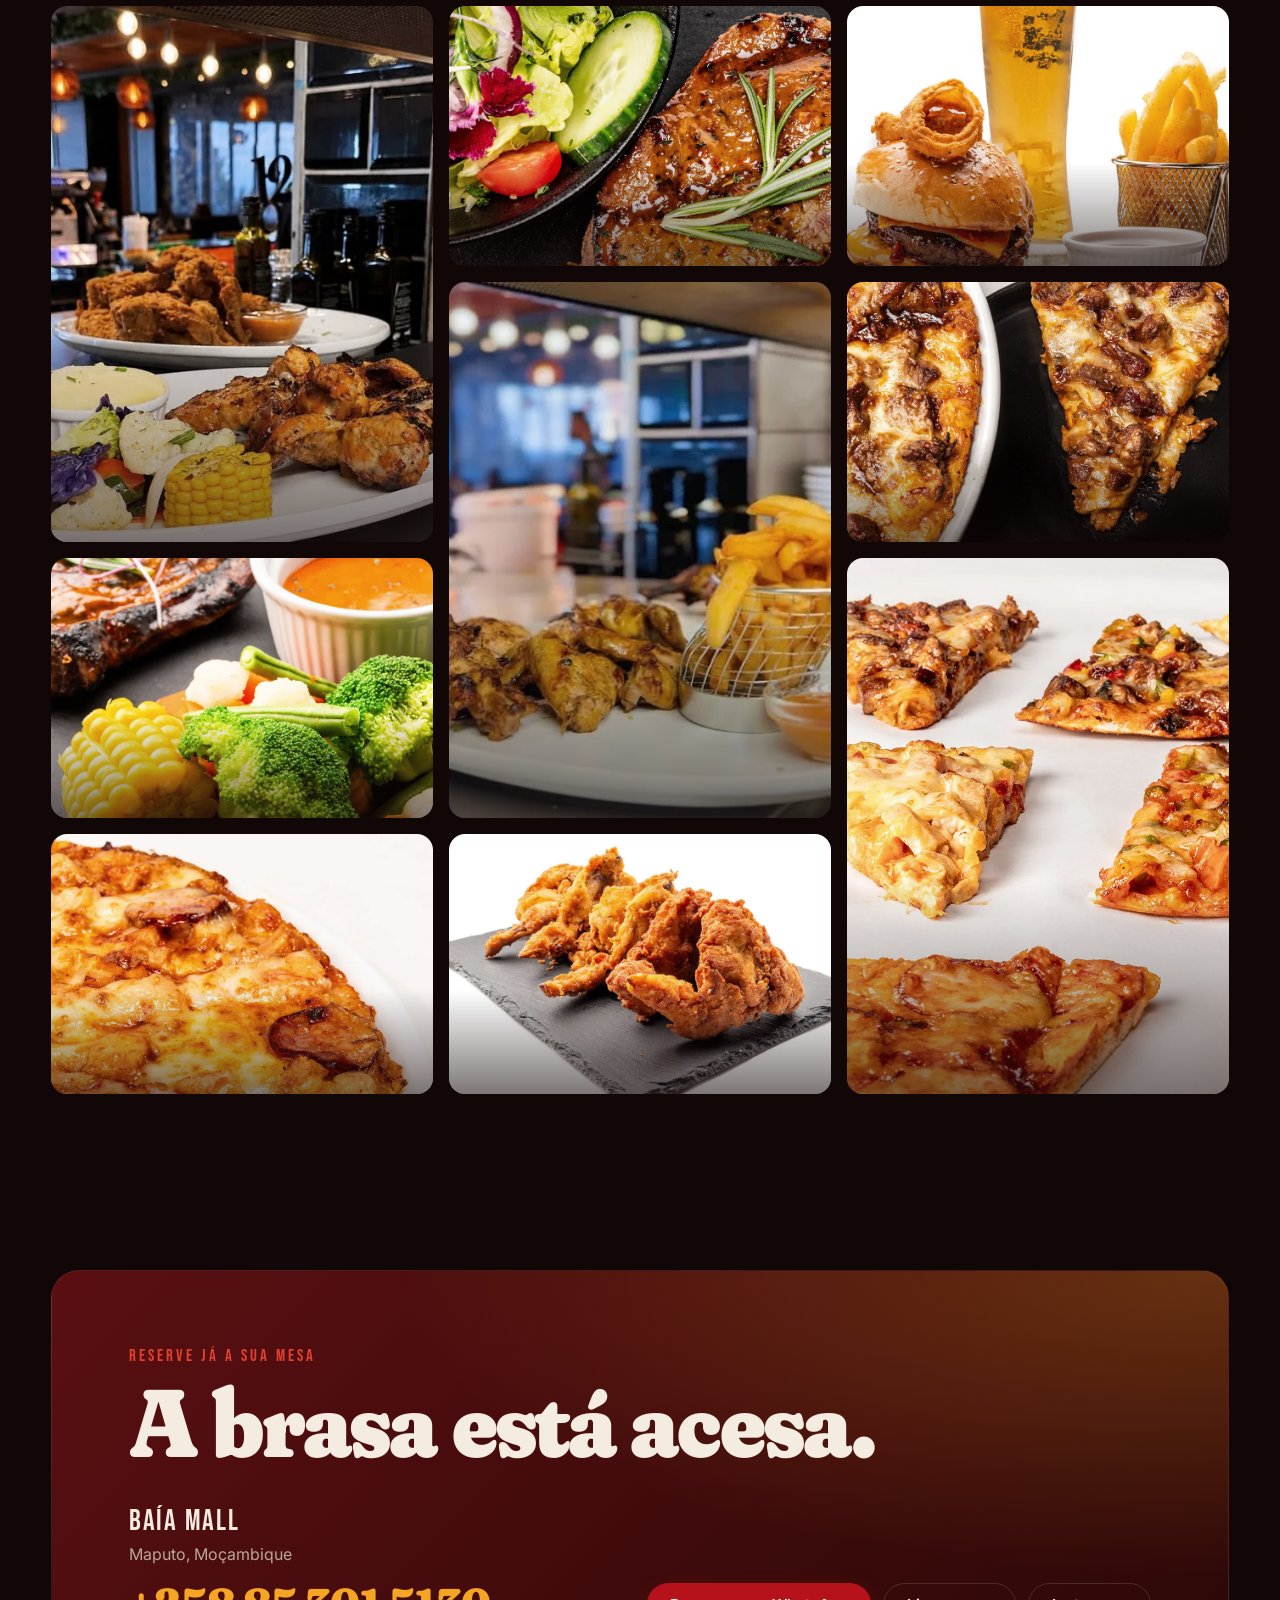
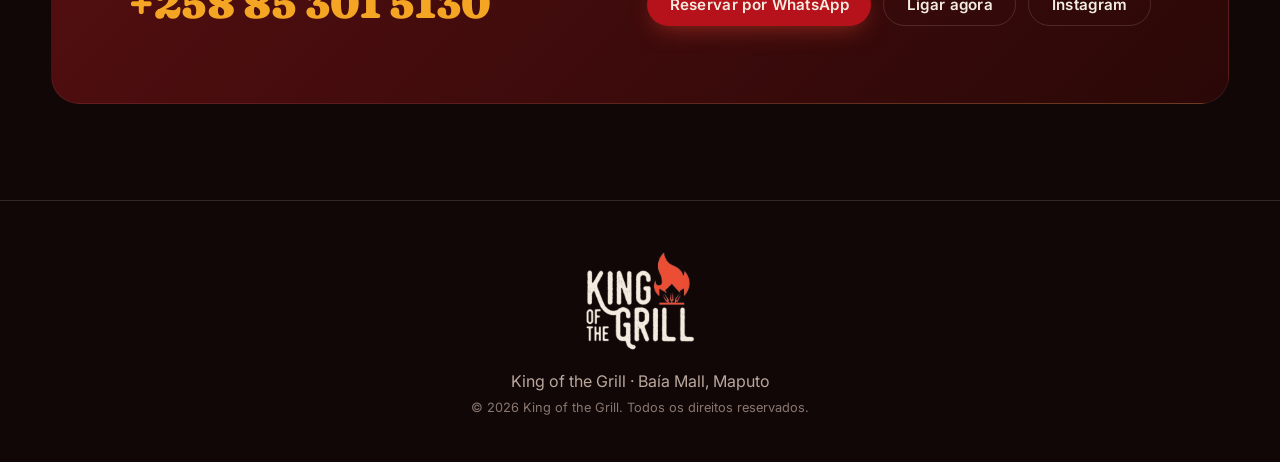
==== commit 3df80a52: "Menu em roda animada, menu de bebidas, PT/EN e galeria só com comida - Menu de comida e de bebidas n" ====
--- a/index.html
+++ b/index.html
@@ -17,27 +17,34 @@
 
   <!-- NAV -->
   <header class="nav" id="nav">
-    <a href="#top" class="nav__brand" aria-label="King of the Grill — início">
+    <a href="#top" class="nav__brand" aria-label="King of the Grill">
       <img src="assets/img/logo.png" alt="King of the Grill" width="629" height="600">
       <span>KING OF THE GRILL<small>Baía Mall</small></span>
     </a>
     <nav class="nav__links" id="navLinks" aria-label="Principal">
-      <a href="#menu" class="pill">Menu</a>
-      <a href="#experiencia" class="pill">Experiência</a>
-      <a href="#galeria" class="pill">Galeria</a>
-      <a href="#contacto" class="pill">Contacto</a>
+      <a href="#menu" class="pill" data-i18n="nav.menu">Menu</a>
+      <a href="#bebidas" class="pill" data-i18n="nav.drinks">Bebidas</a>
+      <a href="#experiencia" class="pill" data-i18n="nav.experience">Experiência</a>
+      <a href="#galeria" class="pill" data-i18n="nav.gallery">Galeria</a>
+      <a href="#contacto" class="pill" data-i18n="nav.contact">Contacto</a>
     </nav>
-    <a href="#contacto" class="btn btn--red nav__cta">Reservar</a>
-    <button class="nav__burger" id="burger" aria-label="Abrir menu" aria-expanded="false" aria-controls="navLinks">
-      <span></span><span></span>
-    </button>
+    <div class="nav__right">
+      <div class="lang" role="group" aria-label="Idioma / Language">
+        <button type="button" class="lang__btn" data-lang="pt" aria-pressed="true">PT</button>
+        <button type="button" class="lang__btn" data-lang="en" aria-pressed="false">EN</button>
+      </div>
+      <a href="#contacto" class="btn btn--red nav__cta" data-i18n="nav.reserve">Reservar</a>
+      <button class="nav__burger" id="burger" aria-label="Menu" aria-expanded="false" aria-controls="navLinks">
+        <span></span><span></span>
+      </button>
+    </div>
   </header>
 
   <main id="top">
     <!-- HERO -->
     <section class="hero" aria-labelledby="heroTitle">
       <div class="hero__bg" aria-hidden="true"></div>
-      <p class="hero__kicker reveal">Forjado no fogo · Maputo</p>
+      <p class="hero__kicker reveal" data-i18n="hero.kicker">Forjado no fogo · Maputo</p>
 
       <div class="hero__stage">
         <h1 class="hero__word" id="heroTitle" aria-label="Grill">
@@ -45,122 +52,148 @@
             <span>G</span><span>R</span><span>I</span><span>L</span><span>L</span>
           </span>
         </h1>
-        <p class="hero__script" aria-hidden="true">Rei da Brasa</p>
+        <p class="hero__script" aria-hidden="true" data-i18n="hero.script">Rei da Brasa</p>
         <div class="hero__glow" aria-hidden="true"></div>
-        <img class="hero__dish" id="heroDish" src="assets/dishes/burger.webp" alt="Burger com anéis de cebola" width="704" height="800">
+        <img class="hero__dish" id="heroDish" src="assets/dishes/burger.webp" alt="Burger" width="704" height="800">
       </div>
 
       <div class="hero__row">
         <div class="hero__actions reveal">
-          <a href="#menu" class="btn btn--wine">Ver Menu <span class="btn__arrow" aria-hidden="true">↗</span></a>
+          <a href="#menu" class="btn btn--wine" data-i18n="hero.cta">Ver Menu</a>
           <span class="hero__divider" aria-hidden="true"></span>
-          <a href="#contacto" class="link">Contacto</a>
-        </div>
-        <p class="hero__lede reveal">Onde a brasa encontra o convívio. Do bife grelhado ao burger gigante, do marisco aos cocktails do after work — cada prato sai do fogo com carácter.</p>
+          <a href="#contacto" class="link" data-i18n="nav.contact">Contacto</a>
+        </div>
+        <p class="hero__lede reveal" data-i18n="hero.lede">Onde a brasa encontra o convívio. Do bife grelhado ao burger gigante, do marisco aos cocktails do after work — cada prato sai do fogo com carácter.</p>
       </div>
 
       <ul class="hero__cards" aria-label="Destaques">
         <li class="card reveal">
           <img src="assets/dishes/steak.webp" alt="" width="800" height="800">
-          <div><p>Grelhados</p><strong>desde MTN 950</strong></div>
+          <div><p data-i18n="cat.grill">Grelhados</p><strong><span data-i18n="from">desde</span> MTN 950</strong></div>
         </li>
         <li class="card reveal">
           <img src="assets/dishes/burger.webp" alt="" width="704" height="800">
-          <div><p>Burgers</p><strong>desde MTN 550</strong></div>
+          <div><p>Burgers</p><strong><span data-i18n="from">desde</span> MTN 550</strong></div>
         </li>
         <li class="card reveal">
           <img src="assets/dishes/crispy-wings.webp" alt="" width="800" height="711">
-          <div><p>Frango &amp; Asas</p><strong>desde MTN 550</strong></div>
+          <div><p data-i18n="cat.chicken">Frango</p><strong><span data-i18n="from">desde</span> MTN 550</strong></div>
         </li>
       </ul>
     </section>
 
     <!-- MARQUEE -->
     <div class="marquee" aria-hidden="true">
-      <div class="marquee__track">
-        <span>Grelhados</span><i>✦</i><span>Burgers</span><i>✦</i><span>Marisco</span><i>✦</i><span>Pizzas</span><i>✦</i><span>Cocktails</span><i>✦</i><span>After Work</span><i>✦</i>
-        <span>Grelhados</span><i>✦</i><span>Burgers</span><i>✦</i><span>Marisco</span><i>✦</i><span>Pizzas</span><i>✦</i><span>Cocktails</span><i>✦</i><span>After Work</span><i>✦</i>
-      </div>
+      <div class="marquee__track" id="marquee"></div>
     </div>
 
-    <!-- MENU -->
+    <!-- FOOD MENU — carrossel em roda -->
     <section class="menu" id="menu" aria-labelledby="menuTitle">
       <header class="section-head reveal">
-        <p class="eyebrow">A carta</p>
-        <h2 id="menuTitle">O Menu</h2>
-        <p class="section-head__note">Preços em meticais (MTN), conforme publicados pela marca. Sujeitos a confirmação no restaurante.</p>
+        <p class="eyebrow" data-i18n="menu.eyebrow">A carta</p>
+        <h2 id="menuTitle" data-i18n="menu.title">O Menu</h2>
+        <p class="section-head__note" data-i18n="menu.note">Preços em meticais (MTN), conforme publicados pela marca. Sujeitos a confirmação no restaurante.</p>
       </header>
 
-      <div class="menu__layout">
-        <div class="menu__tabs" role="tablist" aria-label="Categorias do menu" id="menuTabs"></div>
-
-        <div class="menu__panel" id="menuPanel" role="tabpanel" aria-live="polite">
-          <div class="menu__panel-head">
-            <span class="menu__count" id="menuCount">01</span>
-            <h3 id="menuCatTitle">Grelhados</h3>
-          </div>
-          <ul class="menu__list" id="menuList"></ul>
-        </div>
-
-        <figure class="menu__visual" aria-hidden="true">
-          <div class="menu__plate"></div>
-          <img id="menuImg" src="assets/dishes/steak.webp" alt="">
-        </figure>
+      <div class="wheel wheel--food" id="foodWheel">
+        <div class="wheel__stage">
+          <div class="wheel__title" aria-live="polite">
+            <h3 class="wheel__name"></h3>
+            <span class="wheel__sub"></span>
+          </div>
+          <div class="wheel__ring" aria-hidden="true"></div>
+          <div class="wheel__count" aria-hidden="true"></div>
+          <div class="wheel__panel">
+            <ul class="menu__list"></ul>
+          </div>
+        </div>
+        <div class="wheel__controls">
+          <button type="button" class="wheel__nav" data-dir="-1" data-i18n="prev">Anterior</button>
+          <div class="wheel__chips" role="tablist" aria-label="Categorias"></div>
+          <button type="button" class="wheel__nav" data-dir="1" data-i18n="next">Seguinte</button>
+        </div>
+      </div>
+    </section>
+
+    <!-- DRINKS MENU -->
+    <section class="drinks" id="bebidas" aria-labelledby="drinksTitle">
+      <header class="section-head reveal">
+        <p class="eyebrow" data-i18n="drinks.eyebrow">Para brindar</p>
+        <h2 id="drinksTitle" data-i18n="drinks.title">Bebidas</h2>
+        <p class="section-head__note" data-i18n="drinks.note">Cocktails da casa e refrigerantes. Preços disponíveis no restaurante.</p>
+      </header>
+
+      <div class="wheel wheel--drinks" id="drinkWheel">
+        <div class="wheel__stage">
+          <div class="wheel__title" aria-live="polite">
+            <h3 class="wheel__name"></h3>
+            <span class="wheel__sub"></span>
+          </div>
+          <div class="wheel__ring" aria-hidden="true"></div>
+          <div class="wheel__garnish wheel__garnish--a" aria-hidden="true"></div>
+          <div class="wheel__garnish wheel__garnish--b" aria-hidden="true"></div>
+          <div class="wheel__count" aria-hidden="true"></div>
+        </div>
+        <div class="wheel__controls">
+          <button type="button" class="wheel__nav" data-dir="-1" data-i18n="prev">Anterior</button>
+          <div class="wheel__chips" role="tablist" aria-label="Bebidas"></div>
+          <button type="button" class="wheel__nav" data-dir="1" data-i18n="next">Seguinte</button>
+        </div>
       </div>
     </section>
 
     <!-- EXPERIENCE -->
     <section class="experience" id="experiencia" aria-labelledby="expTitle">
       <div class="experience__media reveal">
-        <img src="assets/img/kitchen-pass.webp" alt="Passe da cozinha do King of the Grill" loading="lazy" width="900" height="900">
-        <img class="experience__float" src="assets/img/07_capa_reel_ambiente.webp" alt="Sala do restaurante com ecrã para transmissões" loading="lazy" width="360" height="640">
+        <img src="assets/img/kitchen-pass.webp" alt="" loading="lazy" width="900" height="900">
+        <img class="experience__float" src="assets/img/07_capa_reel_ambiente.webp" alt="" loading="lazy" width="360" height="640">
       </div>
       <div class="experience__copy reveal">
-        <p class="eyebrow">A experiência</p>
-        <h2 id="expTitle">Brasa, mesa &amp; convívio</h2>
-        <p>Mesas escuras, luz quente e o cheiro do grelhador. No King of the Grill do Baía Mall a comida chega ao centro da mesa para ser partilhada — e os jogos grandes passam no ecrã.</p>
+        <p class="eyebrow" data-i18n="exp.eyebrow">A experiência</p>
+        <h2 id="expTitle" data-i18n="exp.title">Brasa, mesa &amp; convívio</h2>
+        <p data-i18n="exp.text">Mesas escuras, luz quente e o cheiro do grelhador. No King of the Grill do Baía Mall a comida chega ao centro da mesa para ser partilhada — e os jogos grandes passam no ecrã.</p>
         <ul class="experience__points">
-          <li><strong>Grelhador</strong><span>Bifes, costelas, espetadas e frango peri-peri.</span></li>
-          <li><strong>Do mar</strong><span>Camarão, lulas, kingklip, garoupa e salmão.</span></li>
-          <li><strong>After Work</strong><span>Cocktails frescos para fechar o dia.</span></li>
-          <li><strong>Transmissões</strong><span>Futebol ao vivo na sala.</span></li>
+          <li><strong data-i18n="exp.p1t">Grelhador</strong><span data-i18n="exp.p1">Bifes, costelas, espetadas e frango peri-peri.</span></li>
+          <li><strong data-i18n="exp.p2t">Do mar</strong><span data-i18n="exp.p2">Camarão, lulas, kingklip, garoupa e salmão.</span></li>
+          <li><strong>After Work</strong><span data-i18n="exp.p3">Cocktails frescos para fechar o dia.</span></li>
+          <li><strong data-i18n="exp.p4t">Transmissões</strong><span data-i18n="exp.p4">Futebol ao vivo na sala.</span></li>
         </ul>
       </div>
     </section>
 
-    <!-- GALLERY -->
+    <!-- GALLERY (só comida) -->
     <section class="gallery" id="galeria" aria-labelledby="galTitle">
       <header class="section-head reveal">
-        <p class="eyebrow">Galeria</p>
-        <h2 id="galTitle">Saído do fogo</h2>
+        <p class="eyebrow" data-i18n="nav.gallery">Galeria</p>
+        <h2 id="galTitle" data-i18n="gal.title">Saído do fogo</h2>
       </header>
       <div class="gallery__grid">
-        <figure class="g g--tall reveal"><img src="assets/img/02_frango_acompanhamentos.webp" alt="Frango grelhado com acompanhamentos" loading="lazy"></figure>
-        <figure class="g reveal"><img src="assets/img/steak-salad.webp" alt="Bife grelhado com salada" loading="lazy"></figure>
-        <figure class="g reveal"><img src="assets/img/burger-beer.webp" alt="Burger com batatas fritas e cerveja" loading="lazy"></figure>
-        <figure class="g g--tall reveal"><img src="assets/img/01_cocktails.webp" alt="Dois cocktails no balcão" loading="lazy"></figure>
-        <figure class="g reveal"><img src="assets/img/pizza-plates.webp" alt="Pizza" loading="lazy"></figure>
-        <figure class="g reveal"><img src="assets/img/steak-veg.webp" alt="Grelhado com legumes" loading="lazy"></figure>
-        <figure class="g g--tall reveal"><img src="assets/img/03_cocktails.webp" alt="Cocktails de frutos vermelhos e mojito" loading="lazy"></figure>
-        <figure class="g reveal"><img src="assets/img/pizza-curve.webp" alt="Pizza acabada de sair do forno" loading="lazy"></figure>
-        <figure class="g reveal"><img src="assets/img/crispy-wings.webp" alt="Frango crocante" loading="lazy"></figure>
+        <figure class="g g--tall reveal"><img src="assets/img/02_frango_acompanhamentos.webp" alt="" loading="lazy"></figure>
+        <figure class="g reveal"><img src="assets/img/steak-salad.webp" alt="" loading="lazy"></figure>
+        <figure class="g reveal"><img src="assets/img/burger-beer.webp" alt="" loading="lazy"></figure>
+        <figure class="g g--tall reveal"><img src="assets/img/06_capa_reel.webp" alt="" loading="lazy"></figure>
+        <figure class="g reveal"><img src="assets/img/pizza-plates.webp" alt="" loading="lazy"></figure>
+        <figure class="g reveal"><img src="assets/img/steak-veg.webp" alt="" loading="lazy"></figure>
+        <figure class="g g--tall reveal"><img src="assets/img/pizza-slice.webp" alt="" loading="lazy"></figure>
+        <figure class="g reveal"><img src="assets/img/pizza-curve.webp" alt="" loading="lazy"></figure>
+        <figure class="g reveal"><img src="assets/img/crispy-wings.webp" alt="" loading="lazy"></figure>
       </div>
     </section>
 
     <!-- CONTACT -->
     <section class="contact" id="contacto" aria-labelledby="contactTitle">
       <div class="contact__inner reveal">
-        <p class="eyebrow">Reserve já a sua mesa</p>
-        <h2 id="contactTitle">A brasa está acesa.</h2>
+        <p class="eyebrow" data-i18n="contact.eyebrow">Reserve já a sua mesa</p>
+        <h2 id="contactTitle" data-i18n="contact.title">A brasa está acesa.</h2>
         <div class="contact__grid">
           <div>
             <h3>Baía Mall</h3>
-            <p>Maputo, Moçambique</p>
+            <p data-i18n="contact.city">Maputo, Moçambique</p>
             <a class="contact__phone" href="tel:+258853015130">+258 85 301 5130</a>
           </div>
           <div class="contact__btns">
-            <a class="btn btn--red" href="https://wa.me/258853015130" target="_blank" rel="noopener">Reservar por WhatsApp</a>
-            <a class="btn btn--ghost" href="tel:+258853015130">Ligar agora</a>
+            <a class="btn btn--red" href="https://wa.me/258853015130" target="_blank" rel="noopener" data-i18n="contact.wa">Reservar por WhatsApp</a>
+            <a class="btn btn--ghost" href="tel:+258853015130" data-i18n="contact.call">Ligar agora</a>
             <a class="btn btn--ghost" href="https://www.instagram.com/kingofthegrill_baia/" target="_blank" rel="noopener">Instagram</a>
           </div>
         </div>
@@ -171,7 +204,7 @@
   <footer class="footer">
     <img src="assets/img/logo.png" alt="King of the Grill" width="629" height="600" loading="lazy">
     <p>King of the Grill · Baía Mall, Maputo</p>
-    <p class="footer__small">© <span id="year"></span> King of the Grill. Todos os direitos reservados.</p>
+    <p class="footer__small">© <span id="year"></span> King of the Grill. <span data-i18n="footer.rights">Todos os direitos reservados.</span></p>
   </footer>
 
   <script src="script.js"></script>
--- a/styles.css
+++ b/styles.css
@@ -51,16 +51,9 @@
 .btn:hover { transform: translateY(-2px); }
 .btn--red { background: var(--red-deep); color: var(--cream); box-shadow: 0 8px 24px -8px rgba(227, 65, 47, .6); }
 .btn--red:hover { background: var(--red); }
-.btn--wine { background: var(--wine); color: var(--cream); padding: .7rem .7rem .7rem 1.5rem; font-size: 1.1rem; font-weight: 500; border: 1px solid rgba(255,255,255,.08); }
+.btn--wine { background: var(--wine); color: var(--cream); padding: 1rem 1.8rem; font-size: 1.1rem; font-weight: 500; border: 1px solid rgba(255,255,255,.08); }
 .btn--ghost { border: 1px solid var(--line); color: var(--cream); }
 .btn--ghost:hover { border-color: var(--cream); }
-.btn__arrow {
-  display: grid; place-items: center;
-  width: 2.2rem; height: 2.2rem; border-radius: 50%;
-  background: #0b0404; font-size: 1rem;
-  transition: transform .3s var(--ease);
-}
-.btn--wine:hover .btn__arrow { transform: rotate(45deg); }
 .link { font-weight: 500; font-size: 1.1rem; border-bottom: 1px solid transparent; transition: border-color .3s; }
 .link:hover { border-color: var(--cream); }
 .pill {
@@ -251,89 +244,189 @@
 }
 .section-head__note { color: var(--muted); font-size: .85rem; margin: 1rem 0 0; }
 
-/* ---------- Menu ---------- */
-.menu { padding: 5rem var(--gutter) 6rem; position: relative; }
-.menu::before {
-  content: ""; position: absolute; inset: 10% 0 auto; height: 70%; z-index: -1;
-  background: radial-gradient(ellipse 50% 50% at 75% 50%, rgba(181,18,27,.25), transparent 70%);
-}
-.menu__layout {
-  display: grid;
-  grid-template-columns: minmax(180px, 240px) minmax(0, 1fr) minmax(0, .9fr);
-  gap: clamp(1.5rem, 4vw, 4rem);
-  align-items: start;
+/* ---------- Wheel carousel (menu & bebidas) ----------
+   Os itens estão numa roda invisível: o destaque fica à direita do eixo,
+   o seguinte espera em cima e o anterior sai por baixo. Ao avançar, a roda gira 90°. */
+.menu, .drinks { padding: 5rem var(--gutter); position: relative; }
+.wheel {
+  --theme: #b5121b;
+  --ink: #fff;
+  --H: clamp(540px, 78vh, 760px);
+  --R: calc(var(--H) * .95);
+  --fx: 42%;
   max-width: 1400px; margin: 0 auto;
 }
-.menu__tabs { display: flex; flex-direction: column; gap: .2rem; position: sticky; top: 6rem; }
-.menu__tab {
+.wheel--food { --base: #160808; --img: min(30vw, 400px); }
+.wheel--drinks { --base: #f4efe6; --fx: 54%; --img: min(22vw, 260px); }
+
+.wheel__stage {
   position: relative;
-  background: none; border: 0; padding: .35rem 0;
-  color: var(--cream);
-  font: 400 clamp(1.5rem, 2.2vw, 2rem)/1.05 var(--condensed);
-  letter-spacing: .04em;
-  text-align: left; text-transform: uppercase;
-  cursor: pointer;
-  opacity: .55;
-  transition: opacity .3s, color .3s, padding .4s var(--ease);
-}
-.menu__tab::after {
-  content: "";
-  position: absolute; left: -4px; top: 52%;
-  height: 3px; width: calc(100% + 8px);
-  max-width: 0;
-  background: var(--amber);
-  transition: max-width .45s var(--ease);
-}
-.menu__tab:hover { opacity: .9; padding-left: .4rem; }
-.menu__tab[aria-selected="true"] { opacity: 1; color: var(--amber); }
-.menu__tab[aria-selected="true"]::after { max-width: 260px; }
-.menu__tab:focus-visible { outline: 2px solid var(--amber); outline-offset: 4px; }
-
-.menu__panel-head { display: flex; align-items: baseline; gap: 1rem; margin-bottom: 1.5rem; border-bottom: 1px solid var(--line); padding-bottom: 1rem; }
-.menu__count { font: 400 1rem/1 var(--condensed); color: var(--red); letter-spacing: .1em; }
-.menu__panel-head h3 { font: 900 clamp(2rem, 4vw, 3rem)/1 var(--display); font-variation-settings: "SOFT" 100; }
+  height: var(--H);
+  border-radius: 32px;
+  overflow: hidden;
+  isolation: isolate;
+  background: var(--theme);
+  transition: background-color .9s var(--ease);
+}
+.wheel__stage::before {
+  content: ""; position: absolute; z-index: -1;
+  width: calc(var(--H) * 1.9); aspect-ratio: 1;
+  border-radius: 50%;
+  background: var(--base);
+  left: calc(var(--fx) + 4% - var(--H) * 1.9);
+  top: 50%; transform: translateY(-50%);
+}
+.wheel--food .wheel__stage { box-shadow: inset 0 0 0 1px rgba(255,255,255,.06); }
+
+.wheel__ring { position: absolute; left: calc(var(--fx) - var(--R)); top: 50%; width: 0; height: 0; z-index: 2; }
+.wheel__item {
+  position: absolute; left: 0; top: 0;
+  transform: rotate(var(--a, 0deg)) translateX(var(--R));
+  transition: transform 1.1s cubic-bezier(.65, 0, .35, 1), opacity .7s;
+}
+.wheel__item.is-far { opacity: 0; transition: none; }
+.wheel__item img, .wheel__item svg {
+  position: absolute; left: 0; top: 0;
+  width: var(--img); height: auto;
+  max-width: none;
+  max-height: calc(var(--H) * .74);
+  object-fit: contain;
+  transform: translate(-50%, -50%);
+  filter: drop-shadow(0 30px 34px rgba(0,0,0,.45));
+}
+.wheel__item img.is-round {
+  aspect-ratio: 1; object-fit: cover; border-radius: 50%;
+  border: 8px solid rgba(255,255,255,.08);
+}
+.wheel--drinks .wheel__item img, .wheel--drinks .wheel__item svg { width: auto; height: calc(var(--H) * .68); max-width: var(--img); }
+.wheel--drinks .wheel__item svg { width: calc(var(--H) * .3); }
+
+.wheel__title {
+  position: absolute; z-index: 3;
+  left: clamp(.8rem, 3vw, 3rem); top: 50%;
+  display: flex; flex-direction: row-reverse; align-items: flex-end; gap: .4rem;
+  writing-mode: vertical-rl;
+  transform: translateY(-50%) rotate(180deg);
+  transition: opacity .45s, translate .45s var(--ease);
+  max-height: 92%;
+}
+.wheel__title.is-swapping { opacity: 0; translate: 0 -30px; }
+.wheel__name {
+  --max: 96;
+  font: 900 clamp(2.6rem, 6.4vw, 6rem)/.9 var(--display);
+  font-variation-settings: "SOFT" 100, "opsz" 144;
+  letter-spacing: -.01em;
+  color: var(--theme);
+  transition: color .9s var(--ease);
+  white-space: nowrap;
+}
+.wheel__sub {
+  font: 400 clamp(1rem, 1.6vw, 1.4rem)/1 var(--condensed);
+  letter-spacing: .25em; text-transform: uppercase; white-space: nowrap;
+  color: var(--theme); opacity: .7;
+  transition: color .9s var(--ease);
+}
+.wheel__count {
+  position: absolute; z-index: 3; left: calc(var(--fx) - 2rem); bottom: 1.2rem;
+  font: 400 1.1rem/1 var(--condensed); letter-spacing: .2em;
+  color: var(--muted);
+}
+.wheel--drinks .wheel__count { color: rgba(30, 20, 15, .55); }
+
+.wheel__garnish {
+  position: absolute; z-index: 1;
+  width: clamp(70px, 10vw, 130px); aspect-ratio: 1;
+  transition: opacity .5s, transform .9s var(--ease);
+}
+.wheel__garnish svg { width: 100%; height: 100%; filter: drop-shadow(0 10px 14px rgba(0,0,0,.18)); }
+.wheel__garnish--a { right: 8%; top: 7%; transform: rotate(-12deg); }
+.wheel__garnish--b { right: 12%; bottom: 7%; transform: rotate(18deg); }
+.wheel__garnish.is-swapping { opacity: 0; transform: rotate(90deg) scale(.6); }
+
+.wheel__panel {
+  position: absolute; z-index: 3;
+  right: clamp(1rem, 3vw, 2.5rem); top: 50%; transform: translateY(-50%);
+  width: min(430px, 36%); max-height: 88%;
+  overflow-y: auto; overscroll-behavior: contain;
+  padding: 1.2rem 1.6rem;
+  border-radius: 20px;
+  background: rgba(18, 7, 7, .82);
+  border: 1px solid rgba(255,255,255,.08);
+  backdrop-filter: blur(10px);
+  scrollbar-width: thin; scrollbar-color: var(--theme) transparent;
+}
 .menu__list { list-style: none; margin: 0; padding: 0; }
 .menu__item {
-  display: flex; align-items: baseline; gap: .75rem;
-  padding: .75rem 0;
+  display: flex; align-items: baseline; gap: .6rem;
+  padding: .6rem 0;
   border-bottom: 1px dashed rgba(244,236,224,.08);
-  opacity: 0; transform: translateX(-16px);
-  animation: itemIn .55s var(--ease) forwards;
-  animation-delay: calc(var(--i) * 45ms);
-  transition: background .3s, padding .3s;
-}
-.menu__item:hover { padding-left: .5rem; }
-.menu__item:hover .menu__name { color: var(--amber); }
+  font-size: .95rem;
+  opacity: 0; transform: translateY(10px);
+  animation: itemIn .5s var(--ease) forwards;
+  animation-delay: calc(var(--i) * 35ms + .25s);
+}
+.menu__item:last-child { border-bottom: 0; }
 @keyframes itemIn { to { opacity: 1; transform: none; } }
-.menu__name { font-weight: 500; transition: color .3s; }
+.menu__name { font-weight: 500; }
 .menu__name::first-letter { text-transform: uppercase; }
-.menu__dots { flex: 1; border-bottom: 1px dotted rgba(244,236,224,.25); transform: translateY(-4px); min-width: 1rem; }
-.menu__price { font-weight: 600; white-space: nowrap; color: var(--cream); }
-.menu__price small { color: var(--red); font-size: .7rem; letter-spacing: .1em; margin-right: .25rem; }
-
-.menu__visual { position: sticky; top: 7rem; margin: 0; aspect-ratio: 1; display: grid; place-items: center; }
-.menu__plate {
-  position: absolute; inset: 8%;
-  border-radius: 50%;
-  background:
-    radial-gradient(circle, rgba(245,165,36,.25), transparent 60%),
-    repeating-radial-gradient(circle, rgba(255,255,255,.03) 0 2px, transparent 2px 22px);
+.menu__dots { flex: 1; border-bottom: 1px dotted rgba(244,236,224,.25); transform: translateY(-4px); min-width: .8rem; }
+.menu__price { font-weight: 600; white-space: nowrap; }
+.menu__price small { color: var(--theme); filter: brightness(1.4); font-size: .68rem; letter-spacing: .1em; margin-right: .25rem; }
+
+.wheel__controls { display: flex; align-items: center; gap: 1rem; margin-top: 1.2rem; }
+.wheel__chips {
+  flex: 1; display: flex; gap: .5rem; overflow-x: auto;
+  padding: .3rem .1rem; scrollbar-width: none;
+}
+.wheel__chips::-webkit-scrollbar { display: none; }
+.wheel__chip, .wheel__nav {
+  flex: none;
+  padding: .55rem 1.1rem;
+  border-radius: 999px;
   border: 1px solid var(--line);
-  animation: spin 40s linear infinite;
-}
-.menu__plate::before {
-  content: ""; position: absolute; inset: -6%;
-  border-radius: 50%;
-  border: 1px dashed rgba(227,65,47,.35);
-}
-@keyframes spin { to { transform: rotate(360deg); } }
-.menu__visual img {
-  position: relative;
-  width: 82%; height: 82%; object-fit: contain;
-  filter: drop-shadow(0 30px 40px rgba(0,0,0,.7));
-  transition: opacity .45s, transform .7s var(--ease);
-}
-.menu__visual img.is-out { opacity: 0; transform: rotate(-25deg) scale(.7) translateX(30%); }
+  background: rgba(255,255,255,.04);
+  color: var(--cream);
+  font: 500 .85rem/1 var(--body);
+  cursor: pointer;
+  transition: background .4s, color .4s, border-color .4s;
+}
+.wheel__nav { font-weight: 600; letter-spacing: .04em; }
+.wheel__nav:hover, .wheel__chip:hover { border-color: var(--cream); }
+.wheel__chip[aria-selected="true"] { background: var(--theme); border-color: var(--theme); color: var(--ink); }
+.wheel__chip:focus-visible, .wheel__nav:focus-visible { outline: 2px solid var(--amber); outline-offset: 3px; }
+
+/* Language toggle */
+.nav__right { display: flex; align-items: center; gap: .8rem; }
+.lang { display: flex; padding: 3px; border-radius: 999px; border: 1px solid var(--line); background: rgba(255,255,255,.05); }
+.lang__btn {
+  border: 0; background: none; color: var(--muted);
+  font: 600 .75rem/1 var(--body); letter-spacing: .08em;
+  padding: .45rem .7rem; border-radius: 999px; cursor: pointer;
+  transition: background .3s, color .3s;
+}
+.lang__btn[aria-pressed="true"] { background: var(--cream); color: var(--bg); }
+
+@media (max-width: 860px) {
+  .wheel { --H: 460px; --R: 420px; --fx: 60%; }
+  .wheel--food { --img: min(52vw, 280px); }
+  .wheel--drinks { --H: 540px; --fx: 60%; --img: 46vw; }
+  .wheel--food .wheel__stage { height: auto; padding-top: var(--H); }
+  .wheel--food .wheel__stage::before { top: calc(var(--H) / 2); }
+  .wheel--food .wheel__ring { top: calc(var(--H) / 2); }
+  .wheel--food .wheel__title { top: calc(var(--H) / 2); }
+  .wheel--food .wheel__count { bottom: auto; top: calc(var(--H) - 2.2rem); }
+  .wheel__panel {
+    position: relative; right: auto; top: auto; transform: none;
+    width: auto; max-height: none; margin: 0 .75rem .75rem;
+  }
+  .wheel__name { --max: 60; }
+  .wheel__garnish { width: 72px; }
+  .wheel__garnish--a { right: 5%; }
+  .wheel__garnish--b { right: 6%; }
+  .wheel__controls { flex-wrap: wrap; }
+  .wheel__chips { order: -1; flex-basis: 100%; }
+  .wheel__nav { flex: 1; }
+}
 
 /* ---------- Experience ---------- */
 .experience {
@@ -404,10 +497,6 @@
 .hero__cards .reveal:nth-child(3) { transition-delay: .2s; }
 
 /* ---------- Responsive ---------- */
-@media (max-width: 1100px) {
-  .menu__layout { grid-template-columns: 200px 1fr; }
-  .menu__visual { display: none; }
-}
 @media (max-width: 860px) {
   .nav__links {
     position: fixed; inset: 0; z-index: -1;
@@ -437,18 +526,6 @@
   .hero__dish { width: min(64vw, 360px); margin-top: -10vw; }
   .hero__script { top: .2rem; right: 0; }
 
-  .menu__layout { grid-template-columns: 1fr; }
-  .menu__tabs {
-    position: sticky; top: 4.2rem; z-index: 5;
-    flex-direction: row; overflow-x: auto; gap: 1.2rem;
-    padding: .6rem 0; margin-inline: calc(var(--gutter) * -1); padding-inline: var(--gutter);
-    background: var(--bg);
-    scrollbar-width: none;
-  }
-  .menu__tabs::-webkit-scrollbar { display: none; }
-  .menu__tab { white-space: nowrap; font-size: 1.4rem; }
-  .menu__tab:hover { padding-left: 0; }
-
   .experience { grid-template-columns: 1fr; }
   .experience__float { right: 0; }
   .experience__copy { margin-top: 2rem; }
@@ -461,7 +538,6 @@
 @media (max-width: 480px) {
   .nav__brand span { display: none; }
   .gallery__grid { gap: .6rem; }
-  .menu__item { font-size: .95rem; }
 }
 
 @media (prefers-reduced-motion: reduce) {
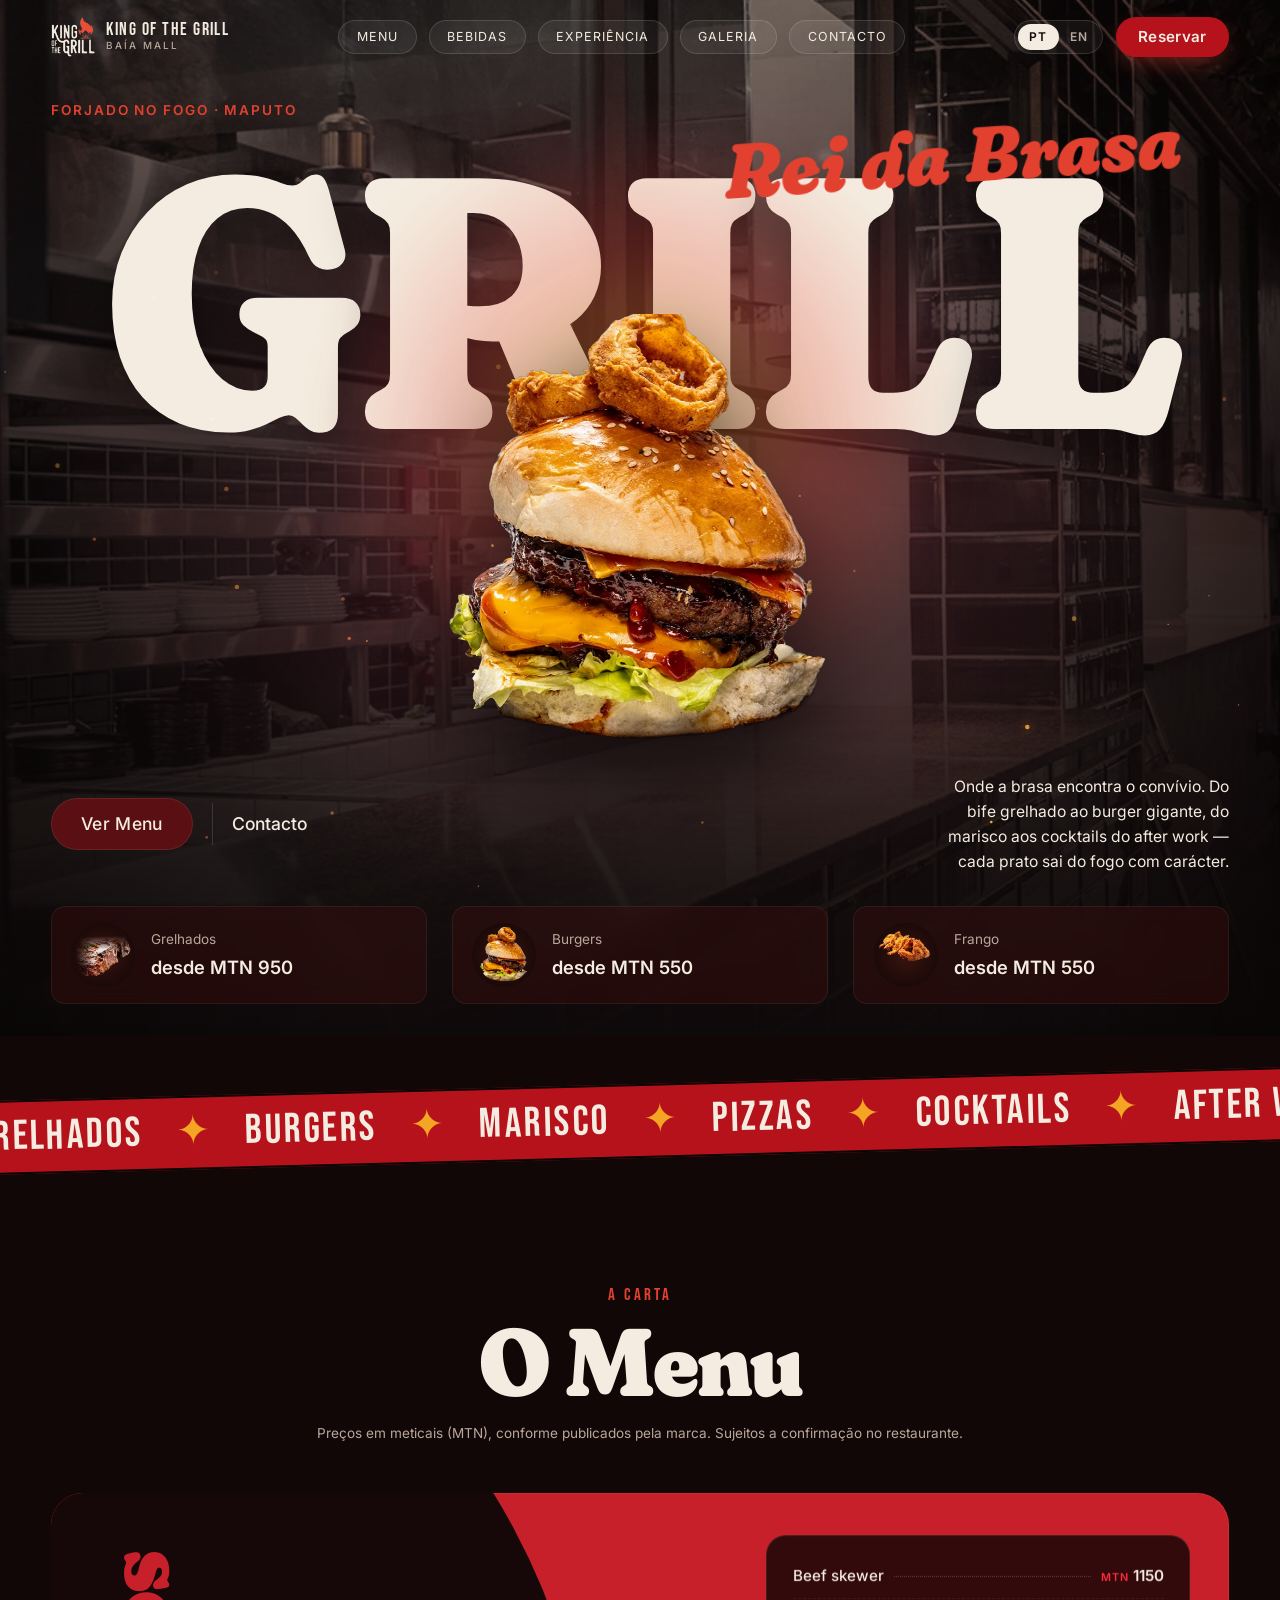
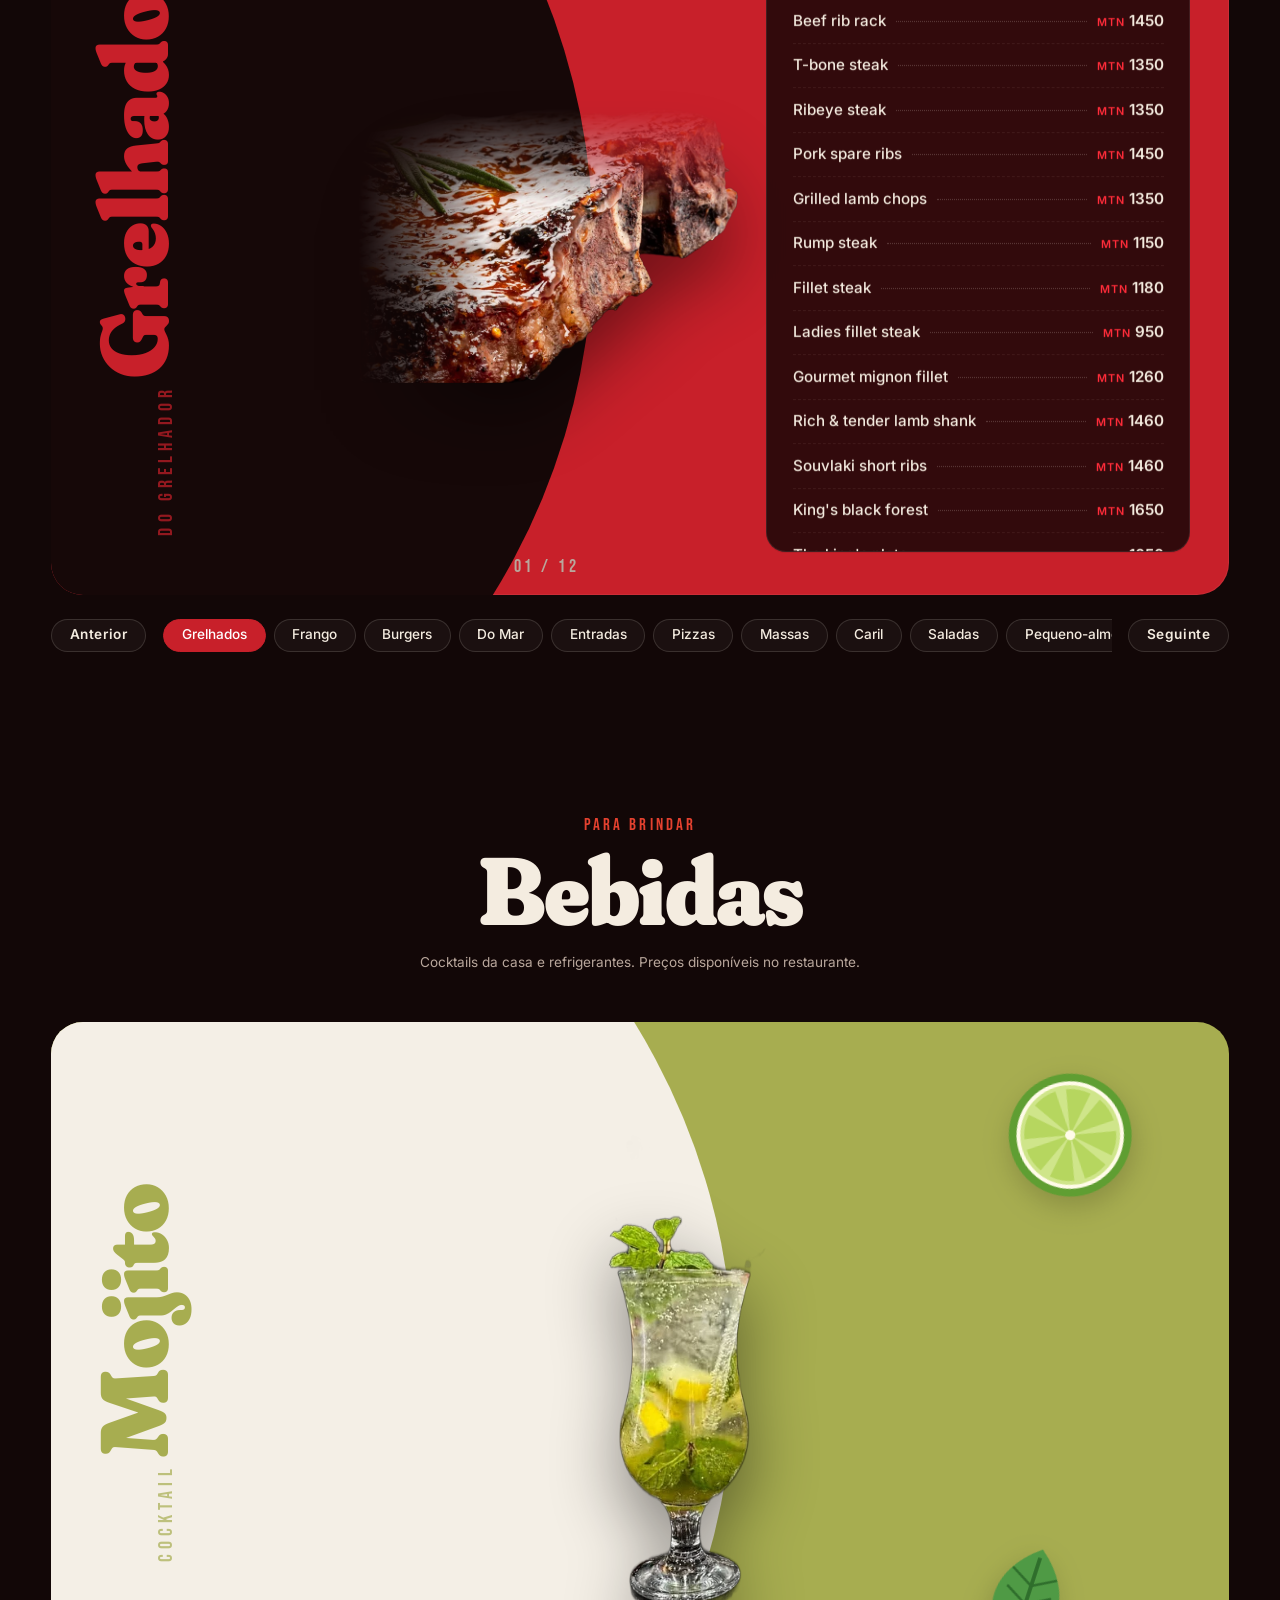
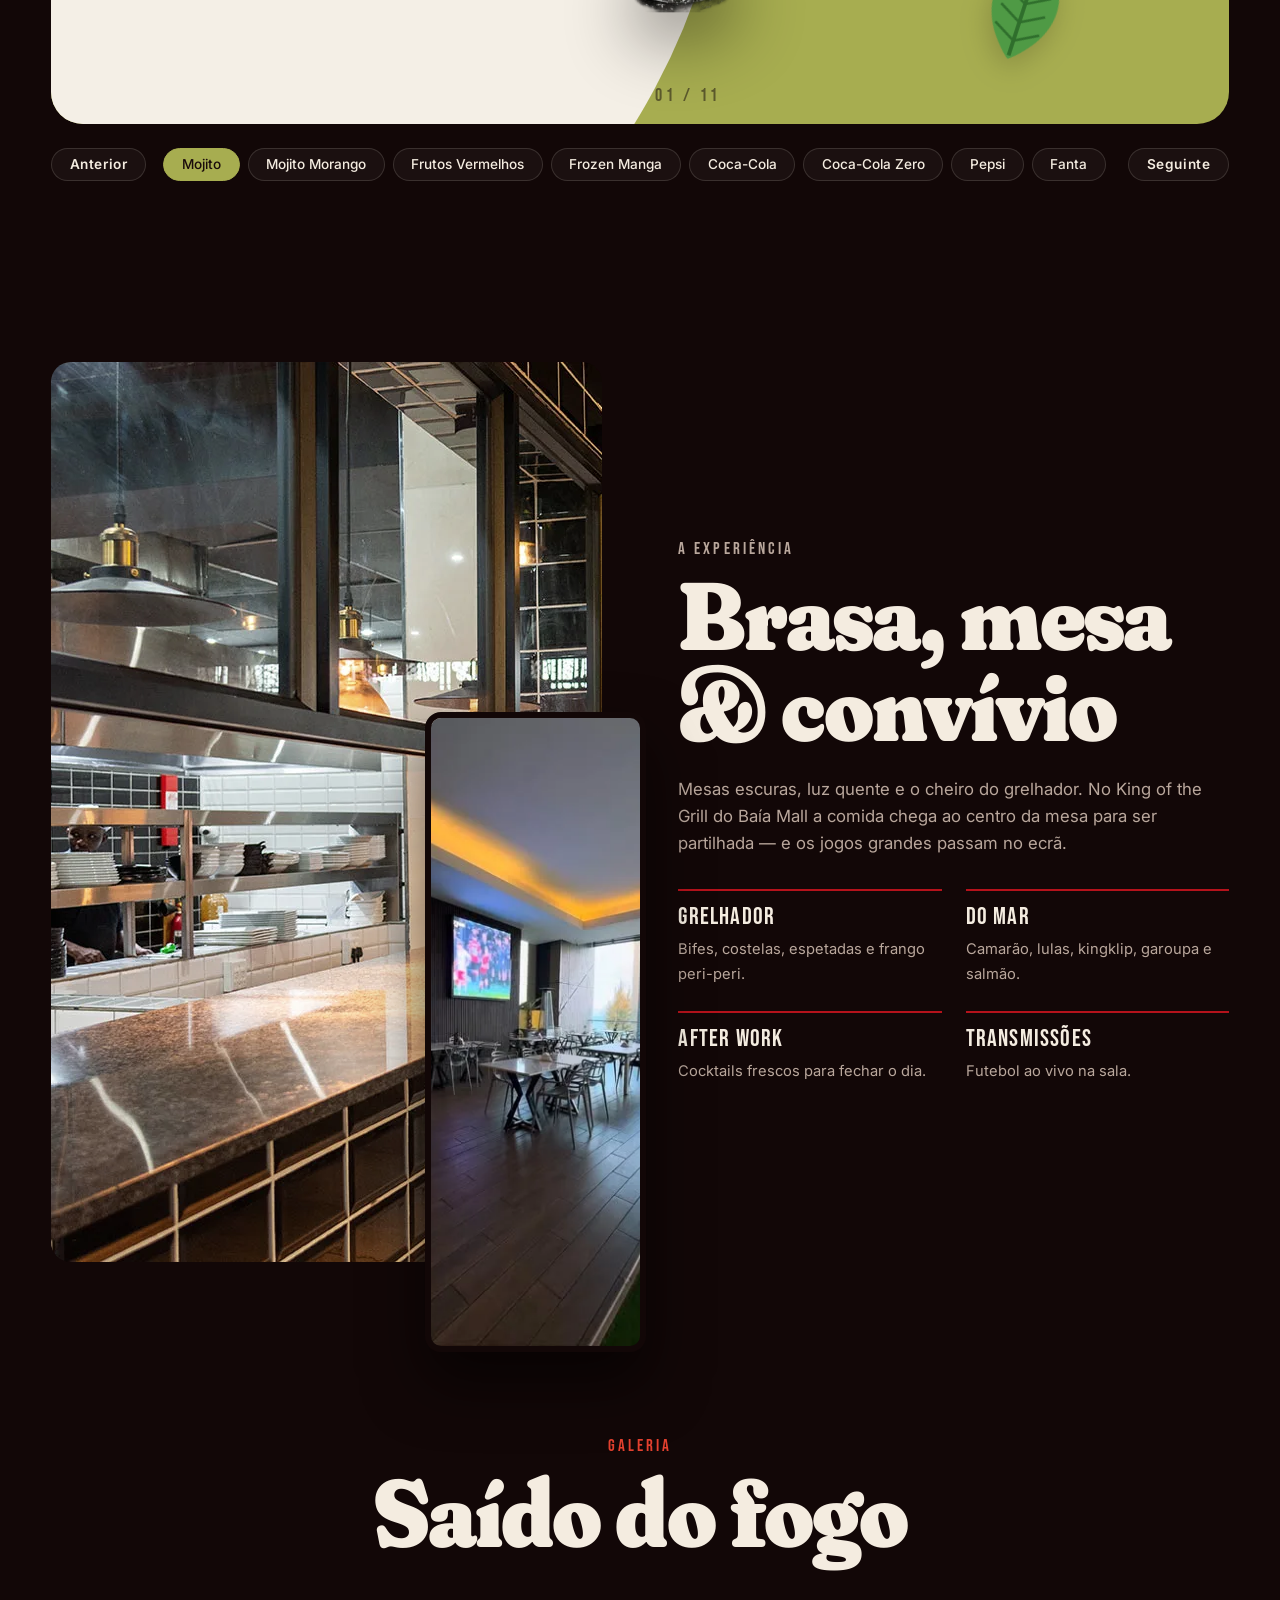
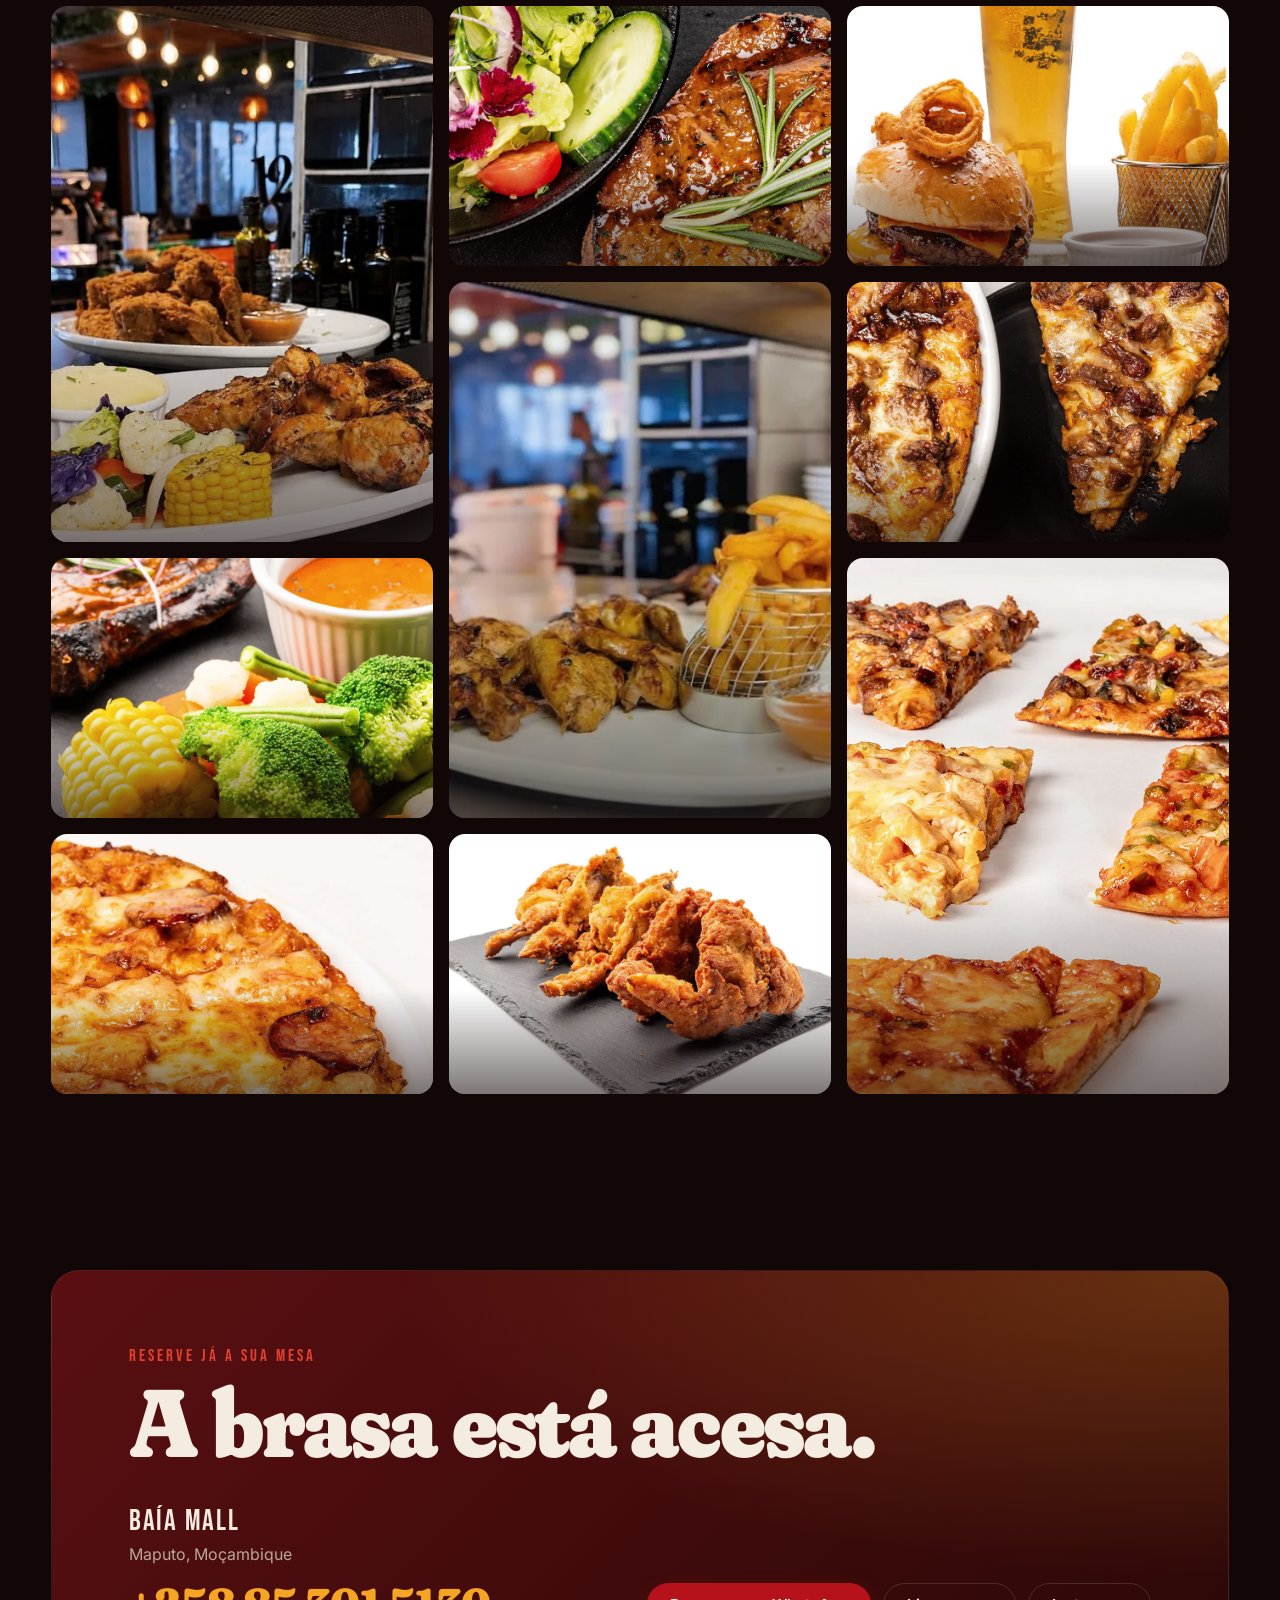
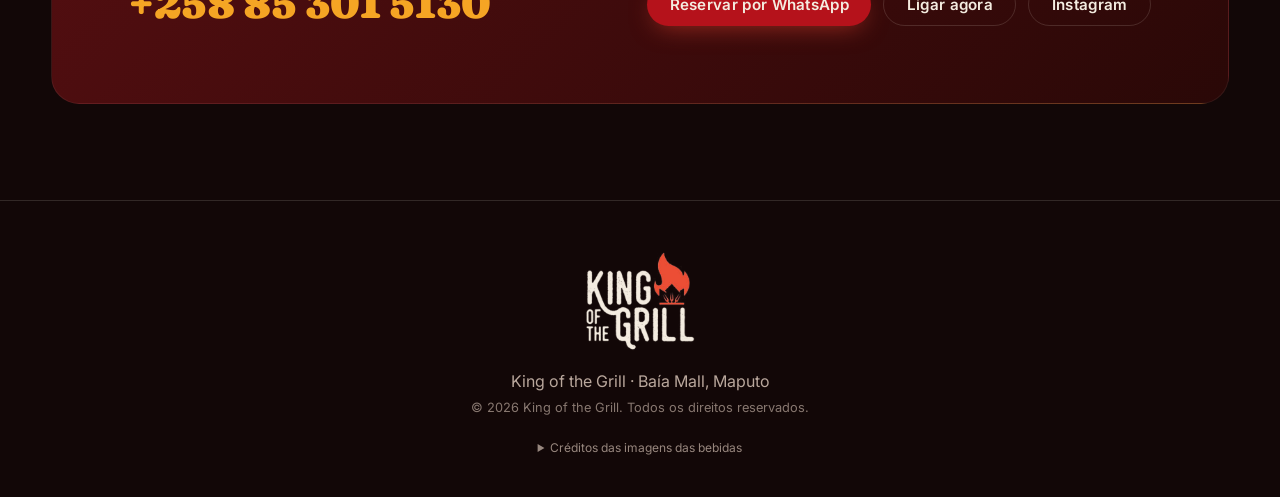
==== commit 5fa09cf0: "Fotos reais dos refrigerantes, prato no frango e publicação no GitHub Pages - Refrigerantes com foto" ====
--- a/index.html
+++ b/index.html
@@ -205,6 +205,17 @@
     <img src="assets/img/logo.png" alt="King of the Grill" width="629" height="600" loading="lazy">
     <p>King of the Grill · Baía Mall, Maputo</p>
     <p class="footer__small">© <span id="year"></span> King of the Grill. <span data-i18n="footer.rights">Todos os direitos reservados.</span></p>
+    <details class="credits">
+      <summary data-i18n="footer.credits">Créditos das imagens das bebidas</summary>
+      <ul>
+        <li>Coca-Cola — <a href="https://commons.wikimedia.org/wiki/File:Coca_Cola_glass_bottle_transparent.png" target="_blank" rel="noopener">Hariadi, ed. Bruce The Deus</a>, CC BY-SA 3.0</li>
+        <li>Coca-Cola Zero — <a href="https://commons.wikimedia.org/wiki/File:2_cans_of_Coca-Cola_Zero_Sugar_20220124.jpg" target="_blank" rel="noopener">Solomon203</a>, CC BY-SA 4.0 (recortada)</li>
+        <li>Pepsi — <a href="https://commons.wikimedia.org/wiki/File:Pepsi_lime_330ml_can-front_PNr%C2%B00852.jpg" target="_blank" rel="noopener">D-Kuru</a>, CC BY-SA 4.0 (recortada)</li>
+        <li>Fanta — <a href="https://commons.wikimedia.org/wiki/File:Fanta-Orange-Can-330ml_84177_(7116950883).jpg" target="_blank" rel="noopener">Emilian Robert Vicol</a>, CC BY 2.0 (recortada)</li>
+        <li>Sprite — <a href="https://commons.wikimedia.org/wiki/File:Sprite_lemon_lime_1.jpg" target="_blank" rel="noopener">Connor J Williams</a>, CC BY 2.0 (recortada)</li>
+        <li>Schweppes — <a href="https://commons.wikimedia.org/wiki/File:Schweppes_Indian_Tonic_Water_(front).jpg" target="_blank" rel="noopener">Reedy</a>, CC BY-SA 3.0 (recortada)</li>
+      </ul>
+    </details>
   </footer>
 
   <script src="script.js"></script>
--- a/styles.css
+++ b/styles.css
@@ -300,6 +300,23 @@
 }
 .wheel--drinks .wheel__item img, .wheel--drinks .wheel__item svg { width: auto; height: calc(var(--H) * .68); max-width: var(--img); }
 .wheel--drinks .wheel__item svg { width: calc(var(--H) * .3); }
+.wheel--drinks .wheel__item img.is-wide { width: min(34vw, 420px); height: auto; max-width: none; rotate: -8deg; }
+/* Prato de cerâmica por trás do prato em destaque (Frango) */
+.wheel__plate {
+  position: absolute; left: 0; top: 0;
+  width: calc(var(--img) * 1.1); aspect-ratio: 1;
+  transform: translate(-50%, -58%);
+  border-radius: 50%;
+  background:
+    radial-gradient(circle at 50% 45%, #fbf8f3 0 48%, #ebe4da 54%, #fdfbf7 59%, #f3eee6 66%, #d9d0c4 70.5%, transparent 71%);
+  box-shadow: 0 34px 50px -10px rgba(0,0,0,.55);
+  border: 0;
+}
+.wheel__plate::after {
+  content: ""; position: absolute; inset: 12%;
+  border-radius: 50%;
+  box-shadow: inset 0 6px 16px rgba(0,0,0,.10);
+}
 
 .wheel__title {
   position: absolute; z-index: 3;
@@ -489,6 +506,10 @@
 .footer img { width: 110px; height: auto; margin: 0 auto 1rem; }
 .footer p { margin: .2rem 0; }
 .footer__small { font-size: .8rem; opacity: .7; }
+.credits { max-width: 720px; margin: 1.2rem auto 0; font-size: .75rem; text-align: left; }
+.credits summary { cursor: pointer; text-align: center; opacity: .8; }
+.credits ul { padding-left: 1.2rem; line-height: 1.7; }
+.credits a { text-decoration: underline; }
 
 /* ---------- Reveal ---------- */
 .reveal { opacity: 0; transform: translateY(28px); transition: opacity .9s var(--ease), transform .9s var(--ease); }
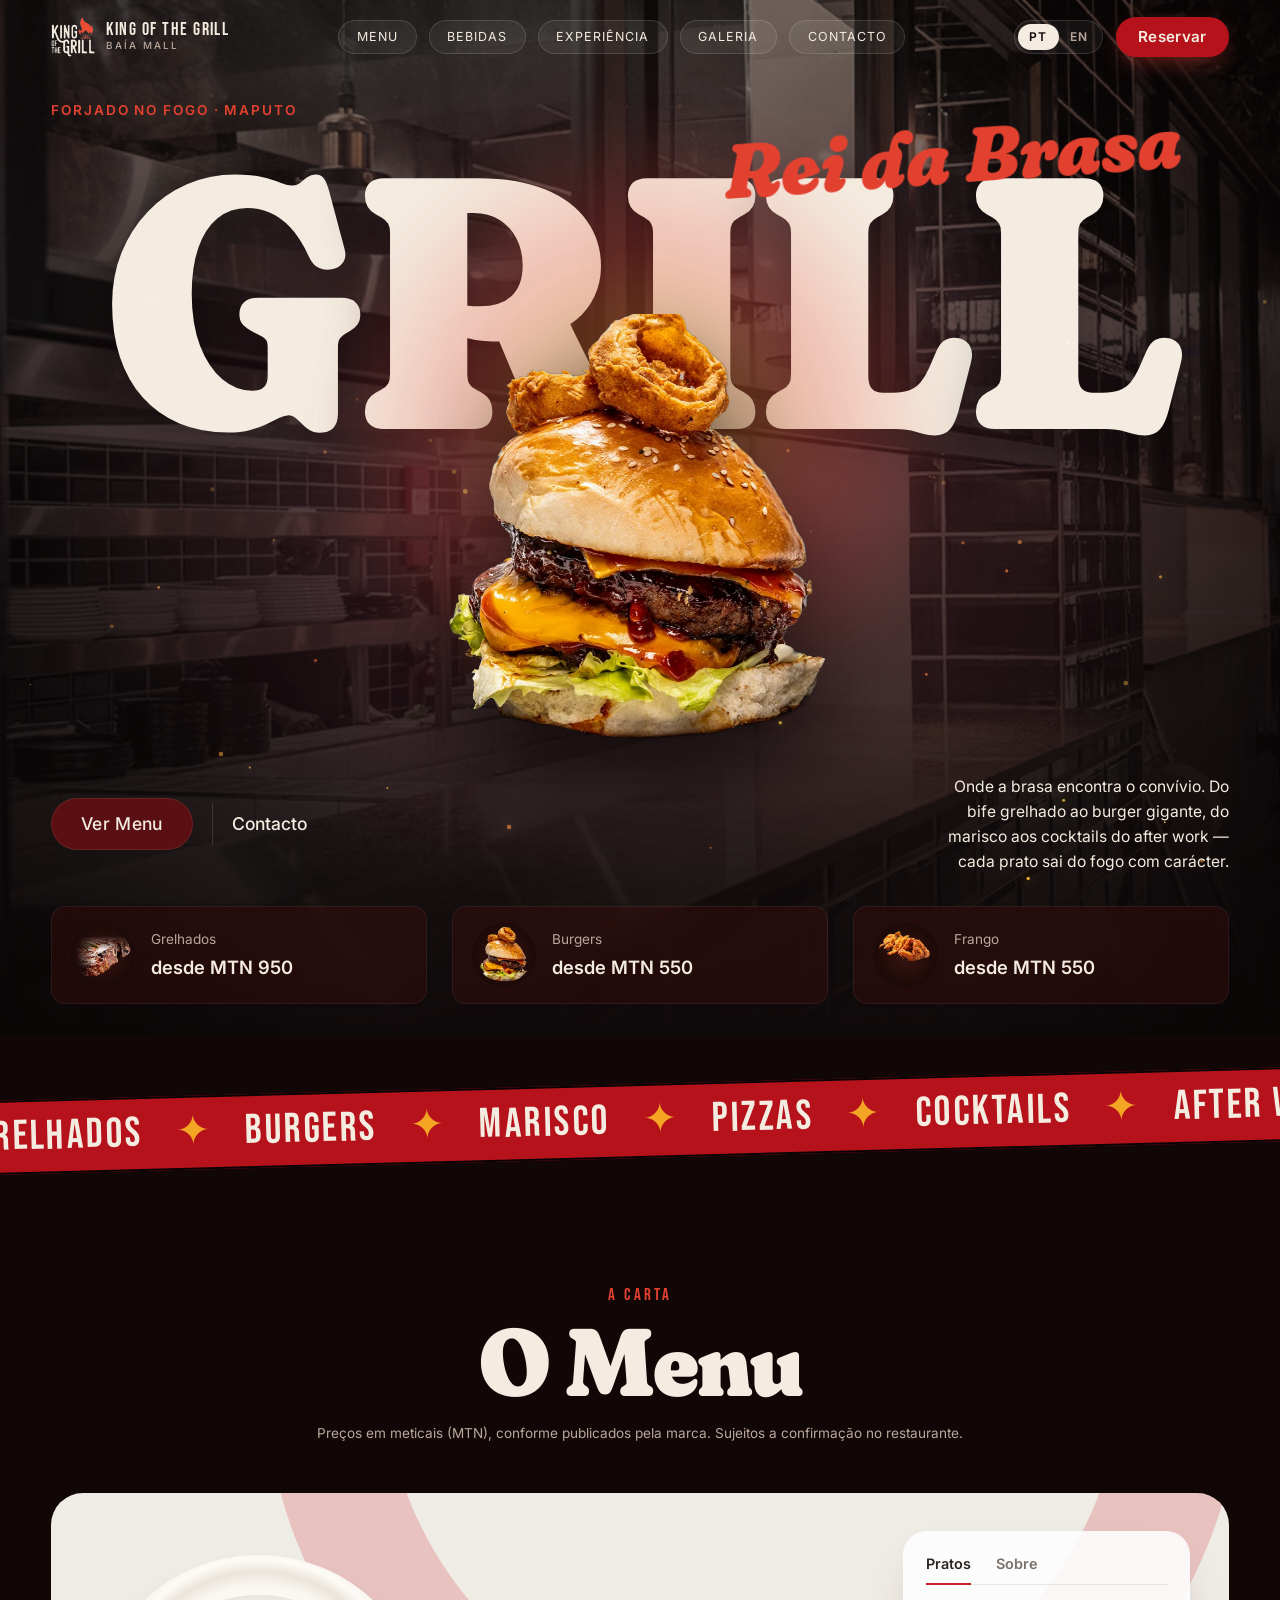
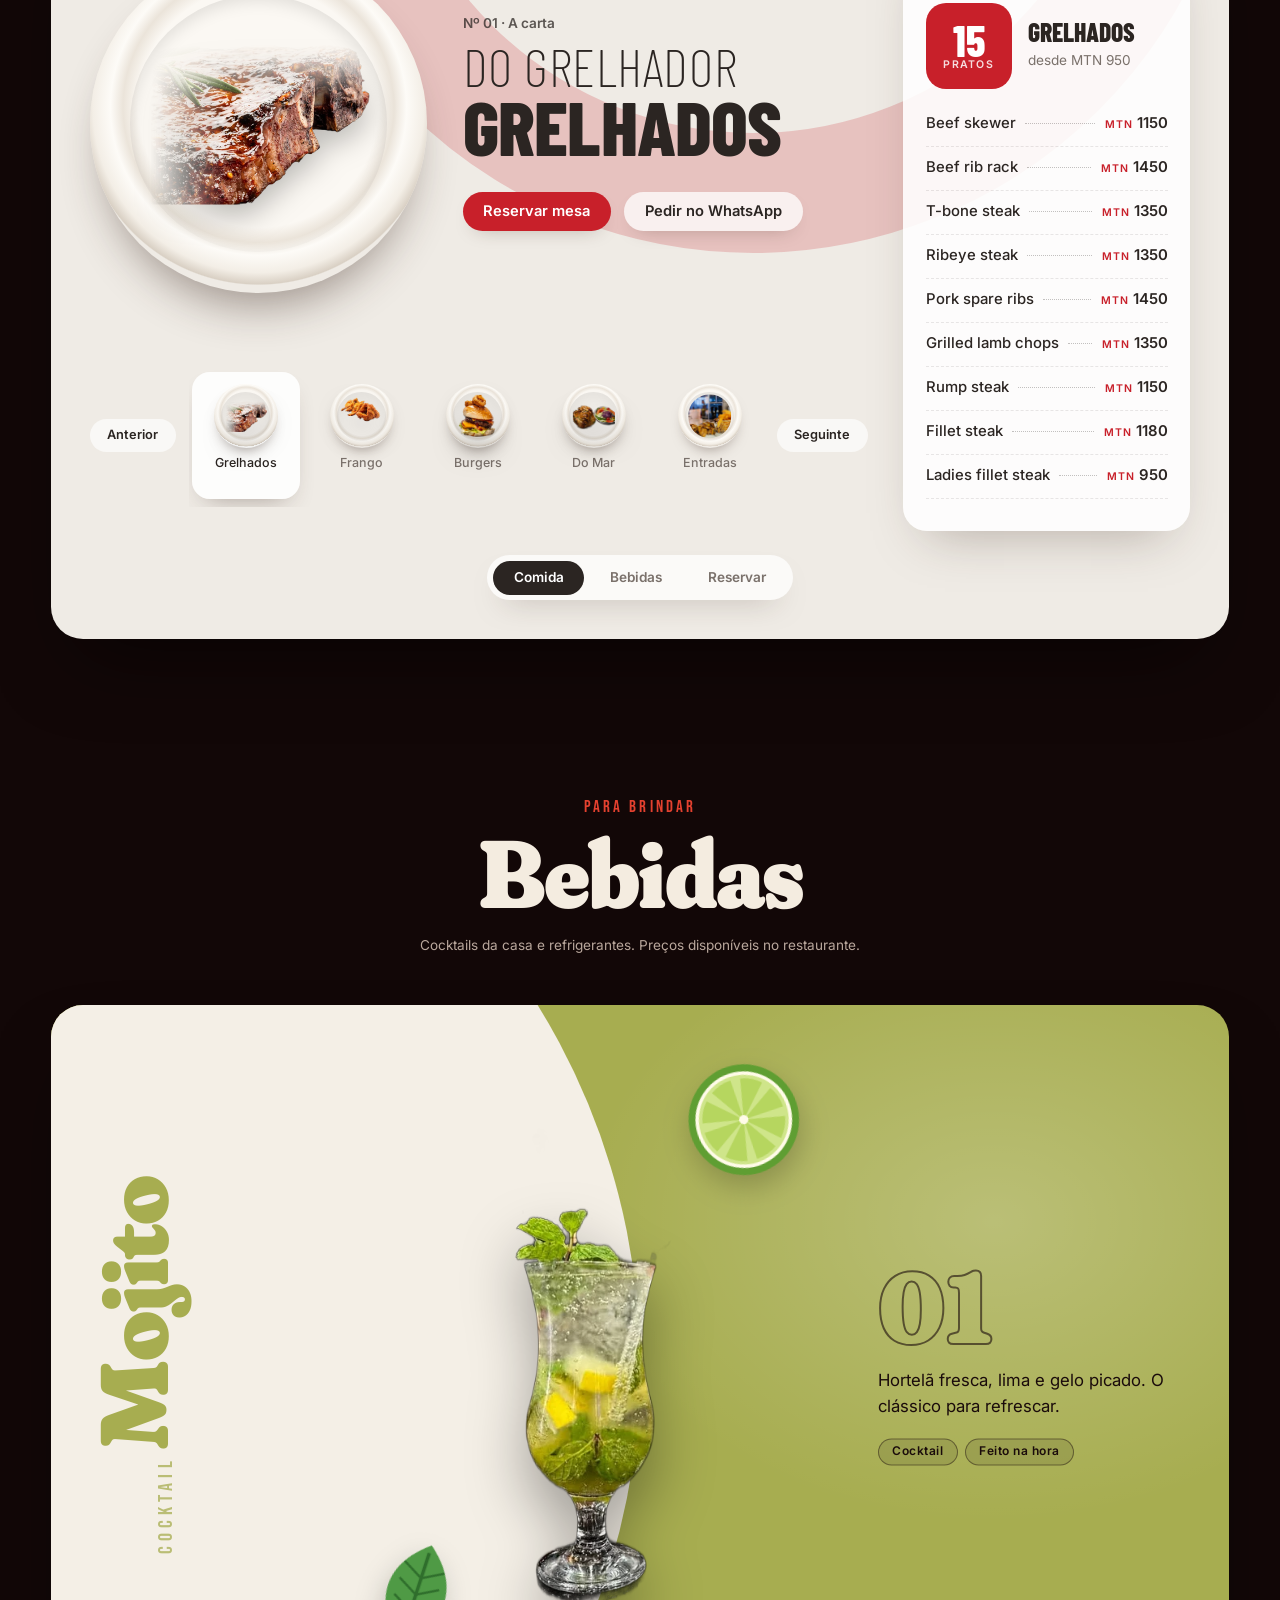
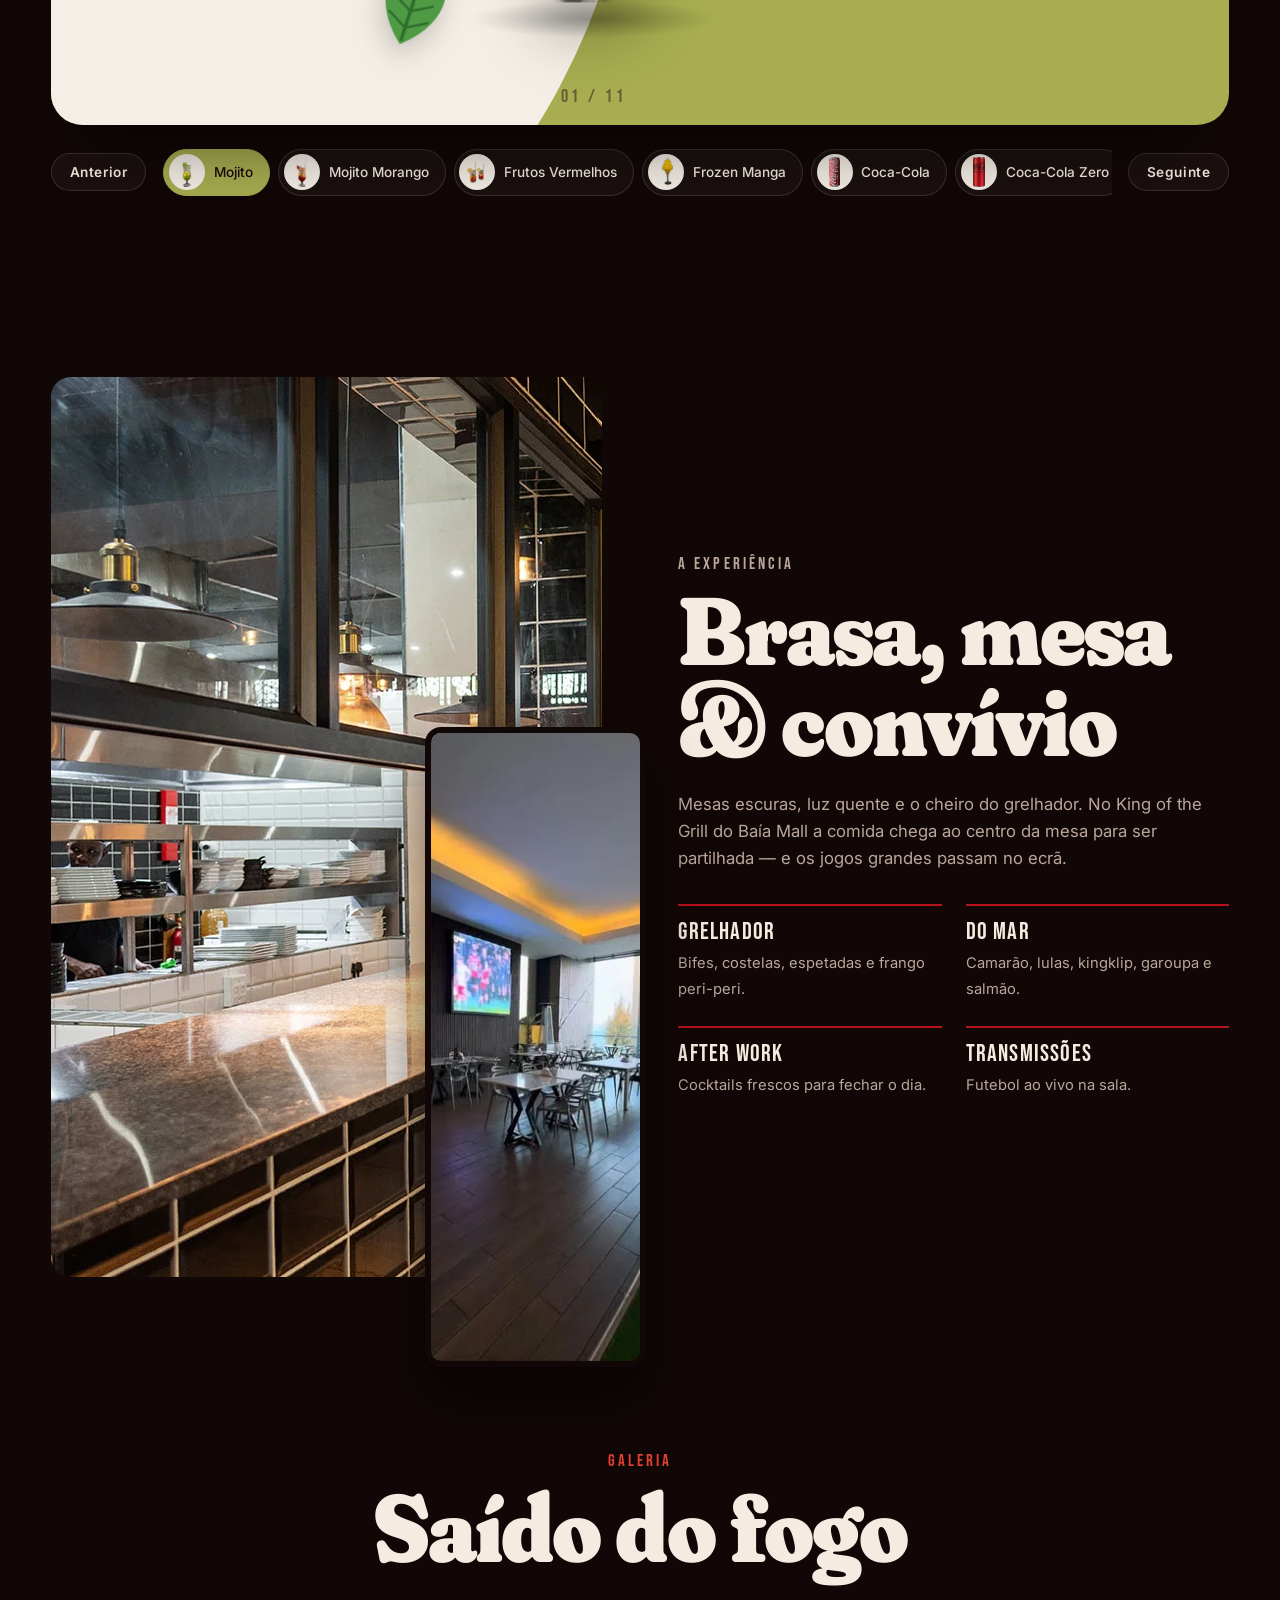
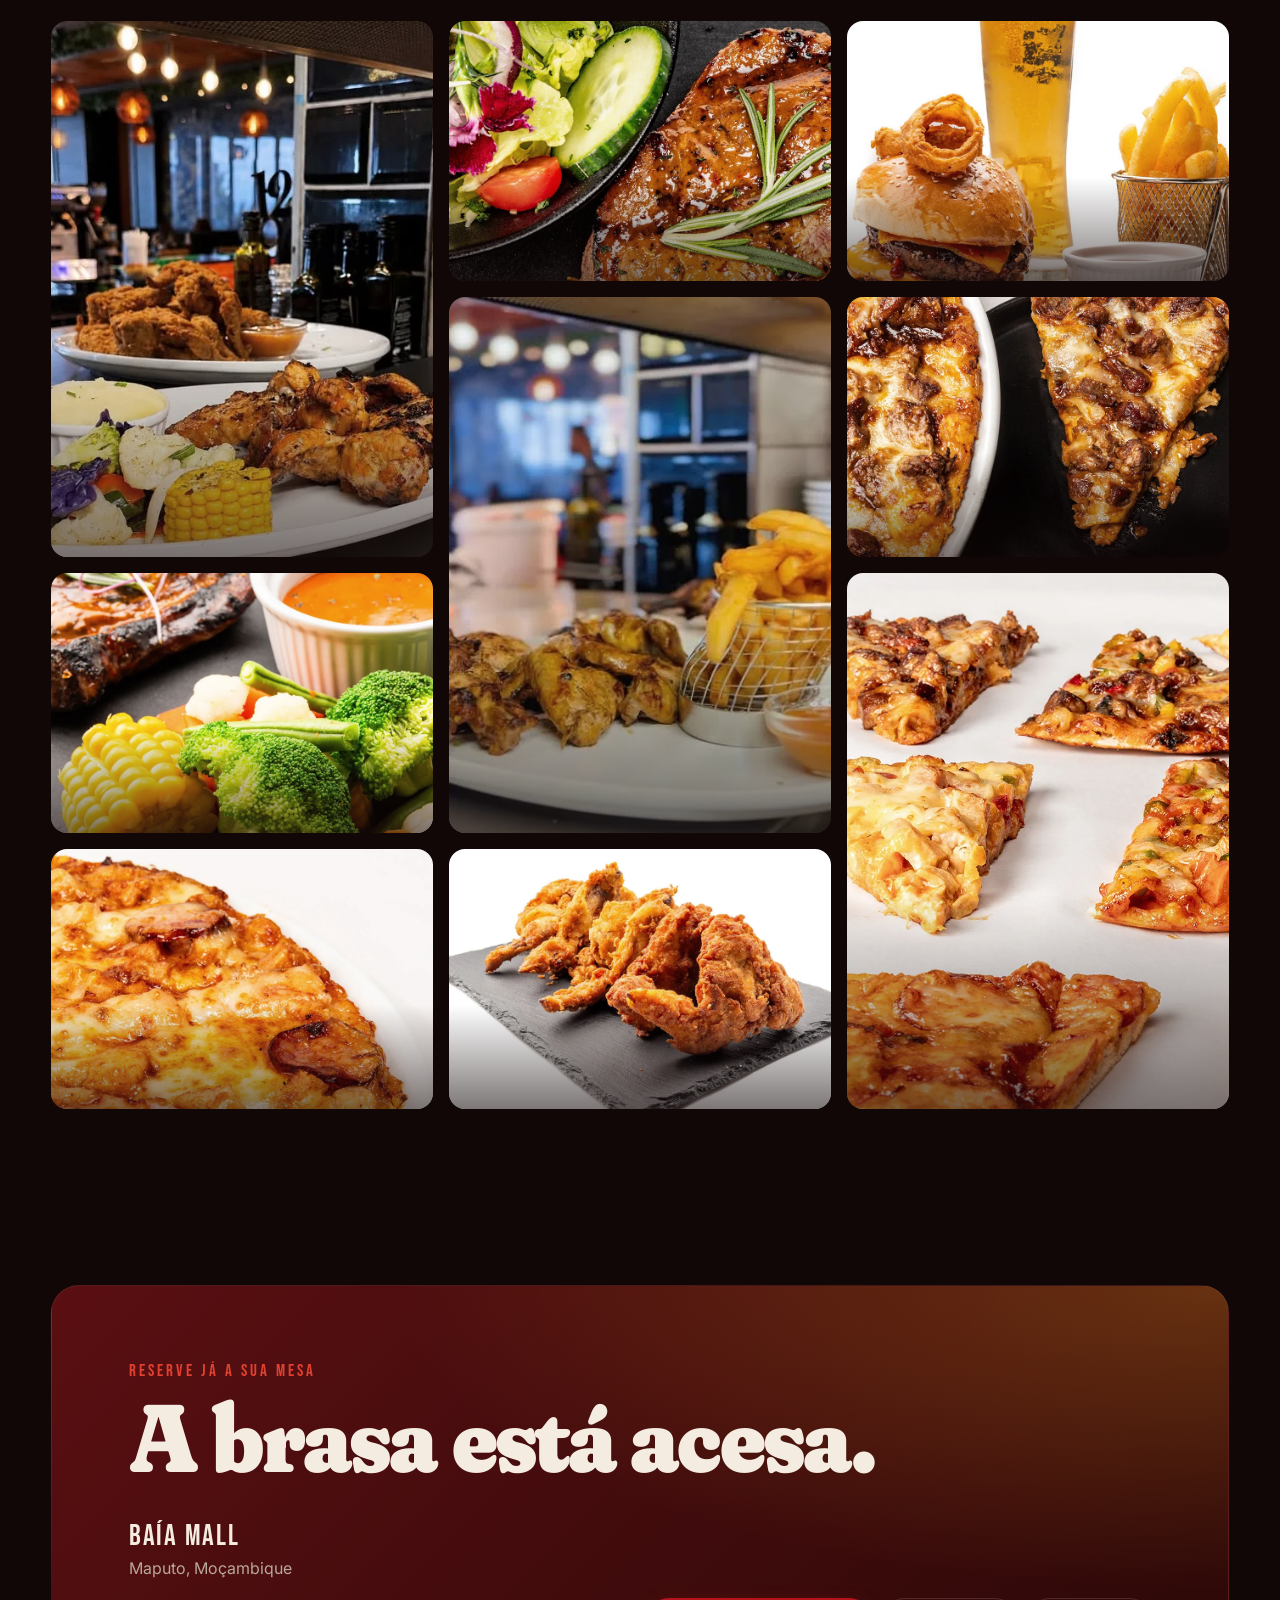
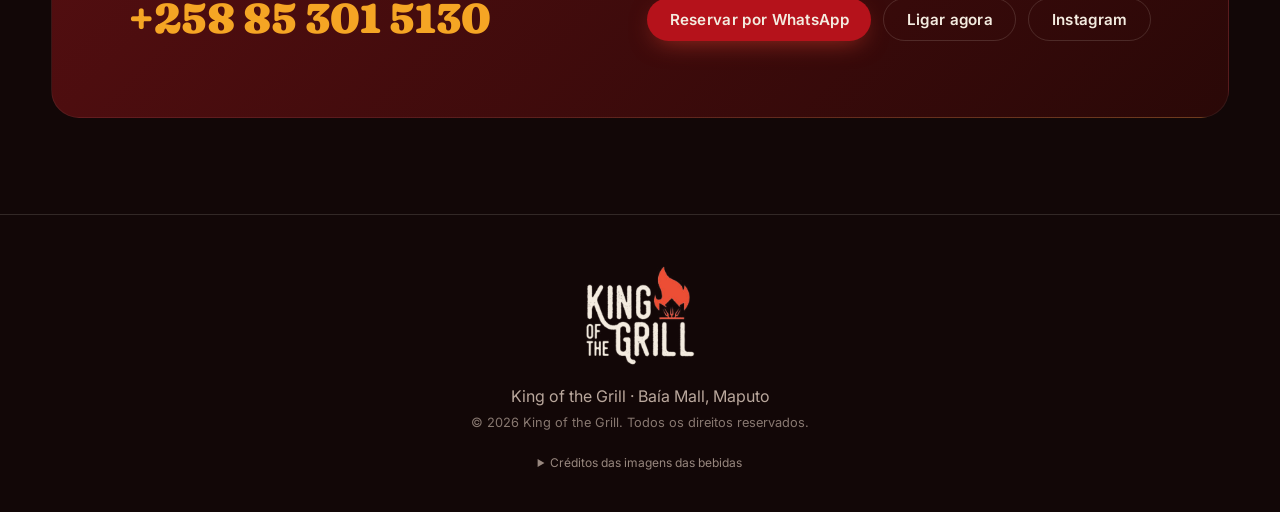
==== commit 1ea88e33: "Menu em vitrine (modelo UI/UX Bunker) e menu de bebidas renovado - Menu de comida: prato que entra a" ====
--- a/index.html
+++ b/index.html
@@ -9,7 +9,7 @@
   <link rel="icon" href="assets/img/logo.png">
   <link rel="preconnect" href="https://fonts.googleapis.com">
   <link rel="preconnect" href="https://fonts.gstatic.com" crossorigin>
-  <link href="https://fonts.googleapis.com/css2?family=Bebas+Neue&family=Fraunces:opsz,wght,SOFT@9..144,700..900,100&family=Inter:wght@400;500;600&display=swap" rel="stylesheet">
+  <link href="https://fonts.googleapis.com/css2?family=Bebas+Neue&family=Fraunces:opsz,wght,SOFT@9..144,700..900,100&family=Inter:wght@400;500;600&family=Barlow+Condensed:wght@200;300;700;800&display=swap" rel="stylesheet">
   <link rel="stylesheet" href="styles.css">
 </head>
 <body>
@@ -95,23 +95,49 @@
         <p class="section-head__note" data-i18n="menu.note">Preços em meticais (MTN), conforme publicados pela marca. Sujeitos a confirmação no restaurante.</p>
       </header>
 
-      <div class="wheel wheel--food" id="foodWheel">
-        <div class="wheel__stage">
-          <div class="wheel__title" aria-live="polite">
-            <h3 class="wheel__name"></h3>
-            <span class="wheel__sub"></span>
-          </div>
-          <div class="wheel__ring" aria-hidden="true"></div>
-          <div class="wheel__count" aria-hidden="true"></div>
-          <div class="wheel__panel">
-            <ul class="menu__list"></ul>
-          </div>
-        </div>
-        <div class="wheel__controls">
-          <button type="button" class="wheel__nav" data-dir="-1" data-i18n="prev">Anterior</button>
-          <div class="wheel__chips" role="tablist" aria-label="Categorias"></div>
-          <button type="button" class="wheel__nav" data-dir="1" data-i18n="next">Seguinte</button>
-        </div>
+      <!-- Vitrine do menu (modelo do vídeo "UI/UX Bunker"): prato que entra a rodar, título em duas linhas,
+           cartão de informação à direita e fila de miniaturas em baixo -->
+      <div class="show" id="foodShow">
+        <div class="show__arc" aria-hidden="true"></div>
+        <div class="show__plate" aria-hidden="true"></div>
+        <div class="show__head">
+          <p class="show__rank"></p>
+          <h3 class="show__title" aria-live="polite">
+            <span class="show__line show__line--light"><span></span></span>
+            <span class="show__line show__line--bold"><span></span></span>
+          </h3>
+          <div class="show__actions">
+            <a href="#contacto" class="show__act" data-i18n="show.reserve">Reservar mesa</a>
+            <a href="https://wa.me/258853015130" class="show__act" id="showOrder" target="_blank" rel="noopener" data-i18n="show.order">Pedir no WhatsApp</a>
+          </div>
+        </div>
+        <aside class="show__card">
+          <div class="show__tabs" role="tablist" aria-label="Detalhes">
+            <button type="button" role="tab" class="show__tab" data-tab="list" aria-selected="true" data-i18n="show.tabList">Pratos</button>
+            <button type="button" role="tab" class="show__tab" data-tab="about" aria-selected="false" data-i18n="show.tabAbout">Sobre</button>
+          </div>
+          <div class="show__card-inner">
+            <div class="show__card-head">
+              <span class="show__badge"><b></b><small data-i18n="show.dishes">pratos</small></span>
+              <div>
+                <p class="show__cat"></p>
+                <p class="show__from"></p>
+              </div>
+            </div>
+            <ul class="menu__list show__list"></ul>
+            <p class="show__about" hidden></p>
+          </div>
+        </aside>
+        <div class="show__thumbs">
+          <button type="button" class="show__nav" data-dir="-1" data-i18n="prev">Anterior</button>
+          <div class="show__track" role="tablist" aria-label="Categorias"></div>
+          <button type="button" class="show__nav" data-dir="1" data-i18n="next">Seguinte</button>
+        </div>
+        <nav class="show__dock" aria-label="Atalhos">
+          <a href="#menu" class="is-active" data-i18n="show.food">Comida</a>
+          <a href="#bebidas" data-i18n="nav.drinks">Bebidas</a>
+          <a href="#contacto" data-i18n="nav.reserve">Reservar</a>
+        </nav>
       </div>
     </section>
 
@@ -132,6 +158,13 @@
           <div class="wheel__ring" aria-hidden="true"></div>
           <div class="wheel__garnish wheel__garnish--a" aria-hidden="true"></div>
           <div class="wheel__garnish wheel__garnish--b" aria-hidden="true"></div>
+          <div class="wheel__pedestal" aria-hidden="true"></div>
+          <div class="wheel__bubbles" aria-hidden="true"><i></i><i></i><i></i><i></i><i></i><i></i><i></i><i></i></div>
+          <div class="wheel__info" aria-live="polite">
+            <span class="wheel__index"></span>
+            <p class="wheel__desc"></p>
+            <ul class="wheel__tags"></ul>
+          </div>
           <div class="wheel__count" aria-hidden="true"></div>
         </div>
         <div class="wheel__controls">
@@ -208,12 +241,13 @@
     <details class="credits">
       <summary data-i18n="footer.credits">Créditos das imagens das bebidas</summary>
       <ul>
-        <li>Coca-Cola — <a href="https://commons.wikimedia.org/wiki/File:Coca_Cola_glass_bottle_transparent.png" target="_blank" rel="noopener">Hariadi, ed. Bruce The Deus</a>, CC BY-SA 3.0</li>
-        <li>Coca-Cola Zero — <a href="https://commons.wikimedia.org/wiki/File:2_cans_of_Coca-Cola_Zero_Sugar_20220124.jpg" target="_blank" rel="noopener">Solomon203</a>, CC BY-SA 4.0 (recortada)</li>
-        <li>Pepsi — <a href="https://commons.wikimedia.org/wiki/File:Pepsi_lime_330ml_can-front_PNr%C2%B00852.jpg" target="_blank" rel="noopener">D-Kuru</a>, CC BY-SA 4.0 (recortada)</li>
-        <li>Fanta — <a href="https://commons.wikimedia.org/wiki/File:Fanta-Orange-Can-330ml_84177_(7116950883).jpg" target="_blank" rel="noopener">Emilian Robert Vicol</a>, CC BY 2.0 (recortada)</li>
-        <li>Sprite — <a href="https://commons.wikimedia.org/wiki/File:Sprite_lemon_lime_1.jpg" target="_blank" rel="noopener">Connor J Williams</a>, CC BY 2.0 (recortada)</li>
-        <li>Schweppes — <a href="https://commons.wikimedia.org/wiki/File:Schweppes_Indian_Tonic_Water_(front).jpg" target="_blank" rel="noopener">Reedy</a>, CC BY-SA 3.0 (recortada)</li>
+        <li>Coca-Cola, Coca-Cola Zero, Pepsi, Fanta, Sprite, Schweppes — fotos de <a href="https://world.openfoodfacts.org/" target="_blank" rel="noopener">Open Food Facts</a> (contribuidores), <a href="https://creativecommons.org/licenses/by-sa/3.0/" target="_blank" rel="noopener">CC BY-SA 3.0</a>, recortadas.
+          Produtos: <a href="https://world.openfoodfacts.org/product/5449000214911" target="_blank" rel="noopener">5449000214911</a>,
+          <a href="https://world.openfoodfacts.org/product/5449000131805" target="_blank" rel="noopener">5449000131805</a>,
+          <a href="https://world.openfoodfacts.org/product/4770477231516" target="_blank" rel="noopener">4770477231516</a>,
+          <a href="https://world.openfoodfacts.org/product/5000112518405" target="_blank" rel="noopener">5000112518405</a>,
+          <a href="https://world.openfoodfacts.org/product/5449000286314" target="_blank" rel="noopener">5449000286314</a>,
+          <a href="https://world.openfoodfacts.org/product/8414100388630" target="_blank" rel="noopener">8414100388630</a></li>
       </ul>
     </details>
   </footer>
--- a/styles.css
+++ b/styles.css
@@ -244,21 +244,219 @@
 }
 .section-head__note { color: var(--muted); font-size: .85rem; margin: 1rem 0 0; }
 
-/* ---------- Wheel carousel (menu & bebidas) ----------
+/* ---------- Vitrine do menu (modelo do vídeo "UI/UX Bunker") ---------- */
+.menu, .drinks { padding: 5rem var(--gutter); position: relative; }
+.show {
+  --theme: #c8202a;
+  --ink: #fff;
+  --text: #2b2522;
+  --soft: #7a716b;
+  position: relative;
+  max-width: 1400px; margin: 0 auto;
+  display: grid;
+  grid-template-columns: minmax(0, 1fr) minmax(0, 1.2fr) minmax(280px, .85fr);
+  grid-template-areas:
+    "plate head card"
+    "thumbs thumbs card"
+    "dock dock dock";
+  gap: 1.5rem 2.2rem;
+  padding: clamp(1.5rem, 3vw, 3rem);
+  background: #efebe5;
+  color: var(--text);
+  border-radius: 32px;
+  overflow: hidden;
+  isolation: isolate;
+  box-shadow: 0 40px 80px -30px rgba(0,0,0,.6);
+}
+.show__arc {
+  position: absolute; z-index: -1;
+  width: 980px; aspect-ratio: 1; border-radius: 50%;
+  left: 18%; top: -620px;
+  border: 120px solid color-mix(in srgb, var(--theme) 20%, transparent);
+  transition: border-color .9s var(--ease);
+}
+
+/* Prato */
+.show__plate {
+  grid-area: plate;
+  position: relative;
+  width: min(100%, 420px); aspect-ratio: 1;
+  justify-self: center; align-self: center;
+  touch-action: pan-y;
+}
+.show__dish { position: absolute; inset: 0; }
+.plate {
+  position: absolute; inset: 0;
+  border-radius: 50%;
+  background: radial-gradient(circle at 50% 45%, #fbf8f3 0 48%, #ebe4da 54%, #fdfbf7 59%, #f3eee6 66%, #d9d0c4 70.5%, transparent 71%);
+  box-shadow: 0 28px 44px -16px rgba(60, 40, 30, .45);
+}
+.plate::after { content: ""; position: absolute; inset: 12%; border-radius: 50%; box-shadow: inset 0 6px 16px rgba(0,0,0,.10); }
+.show__dish img, .show__thumb-plate img {
+  position: absolute; left: 50%; top: 50%;
+  width: 66%; height: 66%; max-width: none;
+  object-fit: contain;
+  transform: translate(-50%, -50%);
+  filter: drop-shadow(0 12px 14px rgba(0,0,0,.25));
+}
+.show__dish img.is-round, .show__thumb-plate img.is-round { width: 68%; height: 68%; object-fit: cover; border-radius: 50%; filter: none; }
+.show__dish.is-in { animation: dishIn 1s cubic-bezier(.2, .8, .2, 1) both; }
+.show__dish.is-out { animation: dishOut .7s cubic-bezier(.6, 0, .8, .4) both; }
+@keyframes dishIn {
+  from { transform: translate(calc(var(--dir) * 45%), -125%) rotate(calc(var(--dir) * 170deg)); opacity: 0; }
+  50% { opacity: 1; }
+  to { transform: none; opacity: 1; }
+}
+@keyframes dishOut { to { transform: translate(calc(var(--dir) * -35%), -135%) rotate(calc(var(--dir) * -170deg)); opacity: 0; } }
+
+/* Título em duas linhas */
+.show__head { grid-area: head; align-self: center; min-width: 0; }
+.show__rank { margin: 0 0 .7rem; font: 600 .85rem/1 var(--body); color: var(--text); opacity: .75; }
+.show__title { margin: 0; font-family: "Barlow Condensed", var(--condensed); text-transform: uppercase; line-height: .88; color: var(--text); }
+.show__line { display: block; overflow: hidden; padding-bottom: .05em; }
+.show__line > span { display: inline-block; animation: lineIn .9s cubic-bezier(.2, .8, .2, 1) both; }
+.show__line--light { font-weight: 200; font-size: clamp(2rem, 4.2vw, 4.2rem); letter-spacing: .01em; }
+.show__line--bold { font-weight: 800; font-size: clamp(2.6rem, 6vw, 6rem); letter-spacing: -.01em; }
+@keyframes lineIn { from { transform: translateX(-104%); } to { transform: none; } }
+.show__actions { display: flex; flex-wrap: wrap; gap: .8rem; margin-top: 1.8rem; }
+.show__act {
+  padding: .75rem 1.3rem; border-radius: 999px;
+  font: 600 .92rem/1 var(--body);
+  background: rgba(255,255,255,.75); color: var(--text);
+  box-shadow: 0 8px 20px -12px rgba(60,40,30,.4);
+  transition: transform .3s var(--ease), background .8s, color .8s;
+}
+.show__act:first-child { background: var(--theme); color: var(--ink); }
+.show__act:hover { transform: translateY(-2px); }
+
+/* Cartão de informação */
+.show__card {
+  grid-area: card;
+  align-self: start;
+  display: flex; flex-direction: column;
+  max-height: 600px; min-height: 0;
+  padding: 1.2rem 1.4rem 1.4rem;
+  background: rgba(255,255,255,.88);
+  border-radius: 24px;
+  box-shadow: 0 24px 50px -24px rgba(60,40,30,.35);
+}
+.show__tabs { display: flex; gap: 1.6rem; border-bottom: 1px solid rgba(43,37,34,.1); margin-bottom: 1.1rem; }
+.show__tab {
+  background: none; border: 0; cursor: pointer;
+  padding: .4rem 0 .75rem; margin-bottom: -1px;
+  font: 600 .9rem/1 var(--body); color: var(--soft);
+  border-bottom: 2px solid transparent;
+  transition: color .3s, border-color .3s;
+}
+.show__tab[aria-selected="true"] { color: var(--text); border-color: var(--theme); }
+.show__card-inner { display: flex; flex-direction: column; min-height: 0; flex: 1; }
+.show__card-inner.is-in { animation: cardIn .6s var(--ease) both; }
+@keyframes cardIn { from { opacity: 0; transform: translateY(14px); } to { opacity: 1; transform: none; } }
+.show__card-head { display: flex; gap: 1rem; align-items: center; margin-bottom: .9rem; }
+.show__badge {
+  flex: none; width: 86px; height: 86px; border-radius: 20px;
+  display: flex; flex-direction: column; align-items: center; justify-content: center;
+  background: var(--theme); color: var(--ink);
+  transition: background .8s var(--ease), color .8s;
+}
+.show__badge b { font: 800 2.7rem/.9 "Barlow Condensed", var(--condensed); }
+.show__badge small { font: 600 .66rem/1 var(--body); letter-spacing: .12em; text-transform: uppercase; opacity: .85; }
+.show__cat { margin: 0; font: 800 1.6rem/1 "Barlow Condensed", var(--condensed); text-transform: uppercase; }
+.show__from { margin: .35rem 0 0; font-size: .85rem; color: var(--soft); }
+.show__list { overflow-y: auto; min-height: 0; flex: 1; padding-right: .4rem; scrollbar-width: thin; scrollbar-color: var(--theme) transparent; }
+.show__about { margin: .2rem 0 0; color: #5a514c; line-height: 1.65; }
+
+.menu__list { list-style: none; margin: 0; padding: 0; }
+.menu__item {
+  display: flex; align-items: baseline; gap: .6rem;
+  padding: .6rem 0;
+  border-bottom: 1px dashed rgba(43,37,34,.1);
+  font-size: .93rem;
+  opacity: 0; transform: translateY(10px);
+  animation: itemIn .5s var(--ease) forwards;
+  animation-delay: calc(var(--i) * 35ms + .2s);
+}
+.menu__item:last-child { border-bottom: 0; }
+@keyframes itemIn { to { opacity: 1; transform: none; } }
+.menu__name { font-weight: 500; }
+.menu__name::first-letter { text-transform: uppercase; }
+.menu__dots { flex: 1; border-bottom: 1px dotted rgba(43,37,34,.28); transform: translateY(-4px); min-width: .8rem; }
+.menu__price { font-weight: 600; white-space: nowrap; }
+.menu__price small { color: var(--theme); font-size: .66rem; letter-spacing: .1em; margin-right: .25rem; transition: color .8s; }
+
+/* Miniaturas */
+.show__thumbs { grid-area: thumbs; display: flex; align-items: center; gap: .8rem; min-width: 0; }
+.show__track { flex: 1; display: flex; gap: .5rem; overflow-x: auto; padding: .5rem .2rem; scrollbar-width: none; }
+.show__track::-webkit-scrollbar { display: none; }
+.show__thumb {
+  flex: none; width: 108px;
+  display: flex; flex-direction: column; align-items: center; gap: .5rem;
+  padding: .75rem .5rem .8rem;
+  border: 0; border-radius: 18px; background: transparent; cursor: pointer;
+  color: var(--soft); font: 500 .78rem/1.2 var(--body); text-align: center;
+  transition: background .4s, color .4s, box-shadow .4s, transform .3s var(--ease);
+}
+.show__thumb:hover { transform: translateY(-3px); }
+.show__thumb[aria-selected="true"] { background: rgba(255,255,255,.9); color: var(--text); box-shadow: 0 12px 26px -14px rgba(60,40,30,.45); }
+.show__thumb:focus-visible, .show__nav:focus-visible, .show__tab:focus-visible { outline: 2px solid var(--theme); outline-offset: 3px; }
+.show__thumb-plate { position: relative; width: 64px; height: 64px; display: block; }
+.show__thumb-plate .plate { box-shadow: 0 8px 14px -8px rgba(60,40,30,.5); }
+.show__nav {
+  flex: none; border: 0; cursor: pointer;
+  padding: .65rem 1.1rem; border-radius: 999px;
+  background: rgba(255,255,255,.65); color: var(--text);
+  font: 600 .8rem/1 var(--body);
+  transition: background .3s;
+}
+.show__nav:hover { background: #fff; }
+
+/* Barra inferior */
+.show__dock {
+  grid-area: dock; justify-self: center;
+  display: flex; gap: .3rem; padding: .35rem;
+  border-radius: 999px; background: rgba(255,255,255,.75);
+  box-shadow: 0 14px 30px -18px rgba(60,40,30,.5);
+}
+.show__dock a { padding: .65rem 1.3rem; border-radius: 999px; font: 600 .85rem/1 var(--body); color: var(--soft); transition: background .3s, color .3s; }
+.show__dock a:hover { color: var(--text); }
+.show__dock a.is-active { background: var(--text); color: #fff; }
+
+@media (max-width: 1100px) {
+  .show {
+    grid-template-columns: minmax(0, 1fr) minmax(0, 1fr);
+    grid-template-areas: "plate head" "thumbs thumbs" "card card" "dock dock";
+  }
+  .show__card { max-height: 520px; }
+}
+@media (max-width: 700px) {
+  .show {
+    grid-template-columns: minmax(0, 1fr);
+    grid-template-areas: "plate" "head" "thumbs" "card" "dock";
+    border-radius: 24px; gap: 1.2rem;
+  }
+  .show__plate { width: min(78vw, 340px); }
+  .show__head { text-align: center; }
+  .show__actions { justify-content: center; }
+  .show__arc { width: 700px; left: -20%; top: -480px; border-width: 90px; }
+  .show__thumbs { flex-wrap: wrap; }
+  .show__track { order: -1; flex-basis: 100%; }
+  .show__nav { flex: 1; }
+  .show__card { max-height: 480px; padding: 1rem 1.1rem 1.2rem; }
+}
+
+/* ---------- Menu de bebidas (carrossel em roda) ----------
    Os itens estão numa roda invisível: o destaque fica à direita do eixo,
    o seguinte espera em cima e o anterior sai por baixo. Ao avançar, a roda gira 90°. */
-.menu, .drinks { padding: 5rem var(--gutter); position: relative; }
 .wheel {
   --theme: #b5121b;
   --ink: #fff;
-  --H: clamp(540px, 78vh, 760px);
+  --H: clamp(560px, 80vh, 760px);
   --R: calc(var(--H) * .95);
-  --fx: 42%;
+  --base: #f4efe6;
+  --fx: 46%;
+  --img: min(17vw, 230px);
   max-width: 1400px; margin: 0 auto;
 }
-.wheel--food { --base: #160808; --img: min(30vw, 400px); }
-.wheel--drinks { --base: #f4efe6; --fx: 54%; --img: min(22vw, 260px); }
-
 .wheel__stage {
   position: relative;
   height: var(--H);
@@ -267,6 +465,7 @@
   isolation: isolate;
   background: var(--theme);
   transition: background-color .9s var(--ease);
+  box-shadow: 0 40px 80px -30px rgba(0,0,0,.6);
 }
 .wheel__stage::before {
   content: ""; position: absolute; z-index: -1;
@@ -276,7 +475,11 @@
   left: calc(var(--fx) + 4% - var(--H) * 1.9);
   top: 50%; transform: translateY(-50%);
 }
-.wheel--food .wheel__stage { box-shadow: inset 0 0 0 1px rgba(255,255,255,.06); }
+/* luz suave no lado colorido */
+.wheel__stage::after {
+  content: ""; position: absolute; inset: 0; z-index: -1; pointer-events: none;
+  background: radial-gradient(ellipse 50% 60% at 80% 30%, rgba(255,255,255,.22), transparent 70%);
+}
 
 .wheel__ring { position: absolute; left: calc(var(--fx) - var(--R)); top: 50%; width: 0; height: 0; z-index: 2; }
 .wheel__item {
@@ -287,35 +490,20 @@
 .wheel__item.is-far { opacity: 0; transition: none; }
 .wheel__item img, .wheel__item svg {
   position: absolute; left: 0; top: 0;
-  width: var(--img); height: auto;
-  max-width: none;
-  max-height: calc(var(--H) * .74);
+  width: auto; height: calc(var(--H) * .66);
+  max-width: var(--img);
   object-fit: contain;
   transform: translate(-50%, -50%);
-  filter: drop-shadow(0 30px 34px rgba(0,0,0,.45));
-}
-.wheel__item img.is-round {
-  aspect-ratio: 1; object-fit: cover; border-radius: 50%;
-  border: 8px solid rgba(255,255,255,.08);
-}
-.wheel--drinks .wheel__item img, .wheel--drinks .wheel__item svg { width: auto; height: calc(var(--H) * .68); max-width: var(--img); }
-.wheel--drinks .wheel__item svg { width: calc(var(--H) * .3); }
-.wheel--drinks .wheel__item img.is-wide { width: min(34vw, 420px); height: auto; max-width: none; rotate: -8deg; }
-/* Prato de cerâmica por trás do prato em destaque (Frango) */
-.wheel__plate {
-  position: absolute; left: 0; top: 0;
-  width: calc(var(--img) * 1.1); aspect-ratio: 1;
-  transform: translate(-50%, -58%);
+  filter: drop-shadow(0 30px 30px rgba(0,0,0,.35));
+}
+.wheel__item svg { width: calc(var(--H) * .3); }
+.wheel__pedestal {
+  position: absolute; z-index: 1;
+  left: var(--fx); bottom: calc(var(--H) * .12);
+  width: calc(var(--img) * 1.15); height: 38px;
+  transform: translateX(-50%);
   border-radius: 50%;
-  background:
-    radial-gradient(circle at 50% 45%, #fbf8f3 0 48%, #ebe4da 54%, #fdfbf7 59%, #f3eee6 66%, #d9d0c4 70.5%, transparent 71%);
-  box-shadow: 0 34px 50px -10px rgba(0,0,0,.55);
-  border: 0;
-}
-.wheel__plate::after {
-  content: ""; position: absolute; inset: 12%;
-  border-radius: 50%;
-  box-shadow: inset 0 6px 16px rgba(0,0,0,.10);
+  background: radial-gradient(ellipse at center, rgba(0,0,0,.28), transparent 70%);
 }
 
 .wheel__title {
@@ -340,65 +528,86 @@
 .wheel__sub {
   font: 400 clamp(1rem, 1.6vw, 1.4rem)/1 var(--condensed);
   letter-spacing: .25em; text-transform: uppercase; white-space: nowrap;
-  color: var(--theme); opacity: .7;
+  color: var(--theme); opacity: .75;
   transition: color .9s var(--ease);
 }
 .wheel__count {
   position: absolute; z-index: 3; left: calc(var(--fx) - 2rem); bottom: 1.2rem;
   font: 400 1.1rem/1 var(--condensed); letter-spacing: .2em;
-  color: var(--muted);
-}
-.wheel--drinks .wheel__count { color: rgba(30, 20, 15, .55); }
-
+  color: rgba(30, 20, 15, .5);
+}
+
+/* decorações a flutuar */
 .wheel__garnish {
-  position: absolute; z-index: 1;
-  width: clamp(70px, 10vw, 130px); aspect-ratio: 1;
+  position: absolute; z-index: 3;
+  width: clamp(70px, 9vw, 120px); aspect-ratio: 1;
   transition: opacity .5s, transform .9s var(--ease);
 }
-.wheel__garnish svg { width: 100%; height: 100%; filter: drop-shadow(0 10px 14px rgba(0,0,0,.18)); }
-.wheel__garnish--a { right: 8%; top: 7%; transform: rotate(-12deg); }
-.wheel__garnish--b { right: 12%; bottom: 7%; transform: rotate(18deg); }
+.wheel__garnish svg { width: 100%; height: 100%; filter: drop-shadow(0 12px 14px rgba(0,0,0,.2)); animation: float 5s ease-in-out infinite; }
+.wheel__garnish--a { left: calc(var(--fx) + 8%); top: 8%; transform: rotate(-12deg); }
+.wheel__garnish--b { left: calc(var(--fx) - 20%); bottom: 9%; transform: rotate(18deg); }
+.wheel__garnish--b svg { animation-delay: -2.5s; }
 .wheel__garnish.is-swapping { opacity: 0; transform: rotate(90deg) scale(.6); }
-
-.wheel__panel {
+@keyframes float { 50% { translate: 0 -14px; rotate: 8deg; } }
+
+/* bolhas a subir no lado colorido */
+.wheel__bubbles { position: absolute; z-index: 0; inset: 0 0 0 calc(var(--fx) + 6%); overflow: hidden; pointer-events: none; }
+.wheel__bubbles i {
+  position: absolute; bottom: -30px;
+  width: var(--s, 14px); aspect-ratio: 1; border-radius: 50%;
+  border: 2px solid rgba(255,255,255,.55);
+  background: radial-gradient(circle at 30% 30%, rgba(255,255,255,.5), transparent 60%);
+  animation: rise var(--d, 9s) linear infinite;
+  animation-delay: var(--w, 0s);
+}
+.wheel__bubbles i:nth-child(1) { left: 8%; --s: 12px; --d: 8s; }
+.wheel__bubbles i:nth-child(2) { left: 22%; --s: 20px; --d: 11s; --w: -3s; }
+.wheel__bubbles i:nth-child(3) { left: 35%; --s: 9px; --d: 7s; --w: -5s; }
+.wheel__bubbles i:nth-child(4) { left: 50%; --s: 16px; --d: 10s; --w: -1s; }
+.wheel__bubbles i:nth-child(5) { left: 63%; --s: 11px; --d: 8.5s; --w: -6s; }
+.wheel__bubbles i:nth-child(6) { left: 76%; --s: 24px; --d: 12s; --w: -8s; }
+.wheel__bubbles i:nth-child(7) { left: 88%; --s: 10px; --d: 9s; --w: -2s; }
+.wheel__bubbles i:nth-child(8) { left: 95%; --s: 15px; --d: 10.5s; --w: -7s; }
+@keyframes rise {
+  0% { transform: translate(0, 0); opacity: 0; }
+  10% { opacity: 1; }
+  50% { transform: translate(12px, calc(var(--H) * -.5)); }
+  100% { transform: translate(-6px, calc(var(--H) * -1.1)); opacity: 0; }
+}
+
+/* painel de informação */
+.wheel__info {
   position: absolute; z-index: 3;
-  right: clamp(1rem, 3vw, 2.5rem); top: 50%; transform: translateY(-50%);
-  width: min(430px, 36%); max-height: 88%;
-  overflow-y: auto; overscroll-behavior: contain;
-  padding: 1.2rem 1.6rem;
-  border-radius: 20px;
-  background: rgba(18, 7, 7, .82);
-  border: 1px solid rgba(255,255,255,.08);
-  backdrop-filter: blur(10px);
-  scrollbar-width: thin; scrollbar-color: var(--theme) transparent;
-}
-.menu__list { list-style: none; margin: 0; padding: 0; }
-.menu__item {
-  display: flex; align-items: baseline; gap: .6rem;
-  padding: .6rem 0;
-  border-bottom: 1px dashed rgba(244,236,224,.08);
-  font-size: .95rem;
-  opacity: 0; transform: translateY(10px);
-  animation: itemIn .5s var(--ease) forwards;
-  animation-delay: calc(var(--i) * 35ms + .25s);
-}
-.menu__item:last-child { border-bottom: 0; }
-@keyframes itemIn { to { opacity: 1; transform: none; } }
-.menu__name { font-weight: 500; }
-.menu__name::first-letter { text-transform: uppercase; }
-.menu__dots { flex: 1; border-bottom: 1px dotted rgba(244,236,224,.25); transform: translateY(-4px); min-width: .8rem; }
-.menu__price { font-weight: 600; white-space: nowrap; }
-.menu__price small { color: var(--theme); filter: brightness(1.4); font-size: .68rem; letter-spacing: .1em; margin-right: .25rem; }
-
+  right: clamp(1.5rem, 4vw, 4rem); top: 50%;
+  width: min(300px, 26%);
+  transform: translateY(-50%);
+  color: var(--ink);
+  transition: opacity .45s, translate .45s var(--ease), color .9s;
+}
+.wheel__info.is-swapping { opacity: 0; translate: 0 24px; }
+.wheel__index {
+  display: block;
+  font: 900 clamp(4rem, 8vw, 7rem)/.85 var(--display);
+  font-variation-settings: "SOFT" 100, "opsz" 144;
+  color: transparent;
+  -webkit-text-stroke: 2px var(--ink);
+  opacity: .6;
+}
+.wheel__desc { margin: 1rem 0 1.2rem; font-size: 1.05rem; line-height: 1.55; }
+.wheel__tags { list-style: none; margin: 0; padding: 0; display: flex; flex-wrap: wrap; gap: .45rem; }
+.wheel__tags li {
+  padding: .4rem .85rem; border-radius: 999px;
+  font: 600 .75rem/1 var(--body); letter-spacing: .04em;
+  border: 1px solid color-mix(in srgb, var(--ink) 45%, transparent);
+  background: color-mix(in srgb, var(--ink) 10%, transparent);
+}
+
+/* controlos com miniaturas */
 .wheel__controls { display: flex; align-items: center; gap: 1rem; margin-top: 1.2rem; }
-.wheel__chips {
-  flex: 1; display: flex; gap: .5rem; overflow-x: auto;
-  padding: .3rem .1rem; scrollbar-width: none;
-}
+.wheel__chips { flex: 1; display: flex; gap: .5rem; overflow-x: auto; padding: .3rem .1rem; scrollbar-width: none; }
 .wheel__chips::-webkit-scrollbar { display: none; }
 .wheel__chip, .wheel__nav {
   flex: none;
-  padding: .55rem 1.1rem;
   border-radius: 999px;
   border: 1px solid var(--line);
   background: rgba(255,255,255,.04);
@@ -407,7 +616,14 @@
   cursor: pointer;
   transition: background .4s, color .4s, border-color .4s;
 }
-.wheel__nav { font-weight: 600; letter-spacing: .04em; }
+.wheel__chip { display: flex; align-items: center; gap: .55rem; padding: .3rem 1rem .3rem .3rem; }
+.wheel__chip-img {
+  width: 36px; height: 36px; border-radius: 50%;
+  display: grid; place-items: center; overflow: hidden;
+  background: #f4efe6;
+}
+.wheel__chip-img img, .wheel__chip-img svg { height: 30px; width: auto; max-width: 30px; object-fit: contain; }
+.wheel__nav { padding: .7rem 1.1rem; font-weight: 600; letter-spacing: .04em; }
 .wheel__nav:hover, .wheel__chip:hover { border-color: var(--cream); }
 .wheel__chip[aria-selected="true"] { background: var(--theme); border-color: var(--theme); color: var(--ink); }
 .wheel__chip:focus-visible, .wheel__nav:focus-visible { outline: 2px solid var(--amber); outline-offset: 3px; }
@@ -424,22 +640,24 @@
 .lang__btn[aria-pressed="true"] { background: var(--cream); color: var(--bg); }
 
 @media (max-width: 860px) {
-  .wheel { --H: 460px; --R: 420px; --fx: 60%; }
-  .wheel--food { --img: min(52vw, 280px); }
-  .wheel--drinks { --H: 540px; --fx: 60%; --img: 46vw; }
-  .wheel--food .wheel__stage { height: auto; padding-top: var(--H); }
-  .wheel--food .wheel__stage::before { top: calc(var(--H) / 2); }
-  .wheel--food .wheel__ring { top: calc(var(--H) / 2); }
-  .wheel--food .wheel__title { top: calc(var(--H) / 2); }
-  .wheel--food .wheel__count { bottom: auto; top: calc(var(--H) - 2.2rem); }
-  .wheel__panel {
+  .wheel { --H: 500px; --R: 440px; --fx: 60%; --img: 40vw; }
+  .wheel__stage { height: auto; padding-top: var(--H); }
+  .wheel__stage::before { top: calc(var(--H) / 2); }
+  .wheel__ring, .wheel__title { top: calc(var(--H) / 2); }
+  .wheel__bubbles { bottom: auto; height: var(--H); }
+  .wheel__pedestal { bottom: auto; top: calc(var(--H) * .8); }
+  .wheel__count { bottom: auto; top: calc(var(--H) - 2.2rem); }
+  .wheel__info {
     position: relative; right: auto; top: auto; transform: none;
-    width: auto; max-height: none; margin: 0 .75rem .75rem;
+    width: auto; padding: 1.2rem 1.4rem 1.6rem;
+    background: var(--theme);
+    transition: opacity .45s, translate .45s var(--ease), color .9s, background-color .9s var(--ease);
   }
+  .wheel__index { font-size: 3.6rem; }
   .wheel__name { --max: 60; }
-  .wheel__garnish { width: 72px; }
-  .wheel__garnish--a { right: 5%; }
-  .wheel__garnish--b { right: 6%; }
+  .wheel__garnish { width: 66px; }
+  .wheel__garnish--a { left: auto; right: 6%; }
+  .wheel__garnish--b { left: 30%; bottom: auto; top: calc(var(--H) * .74); }
   .wheel__controls { flex-wrap: wrap; }
   .wheel__chips { order: -1; flex-basis: 100%; }
   .wheel__nav { flex: 1; }
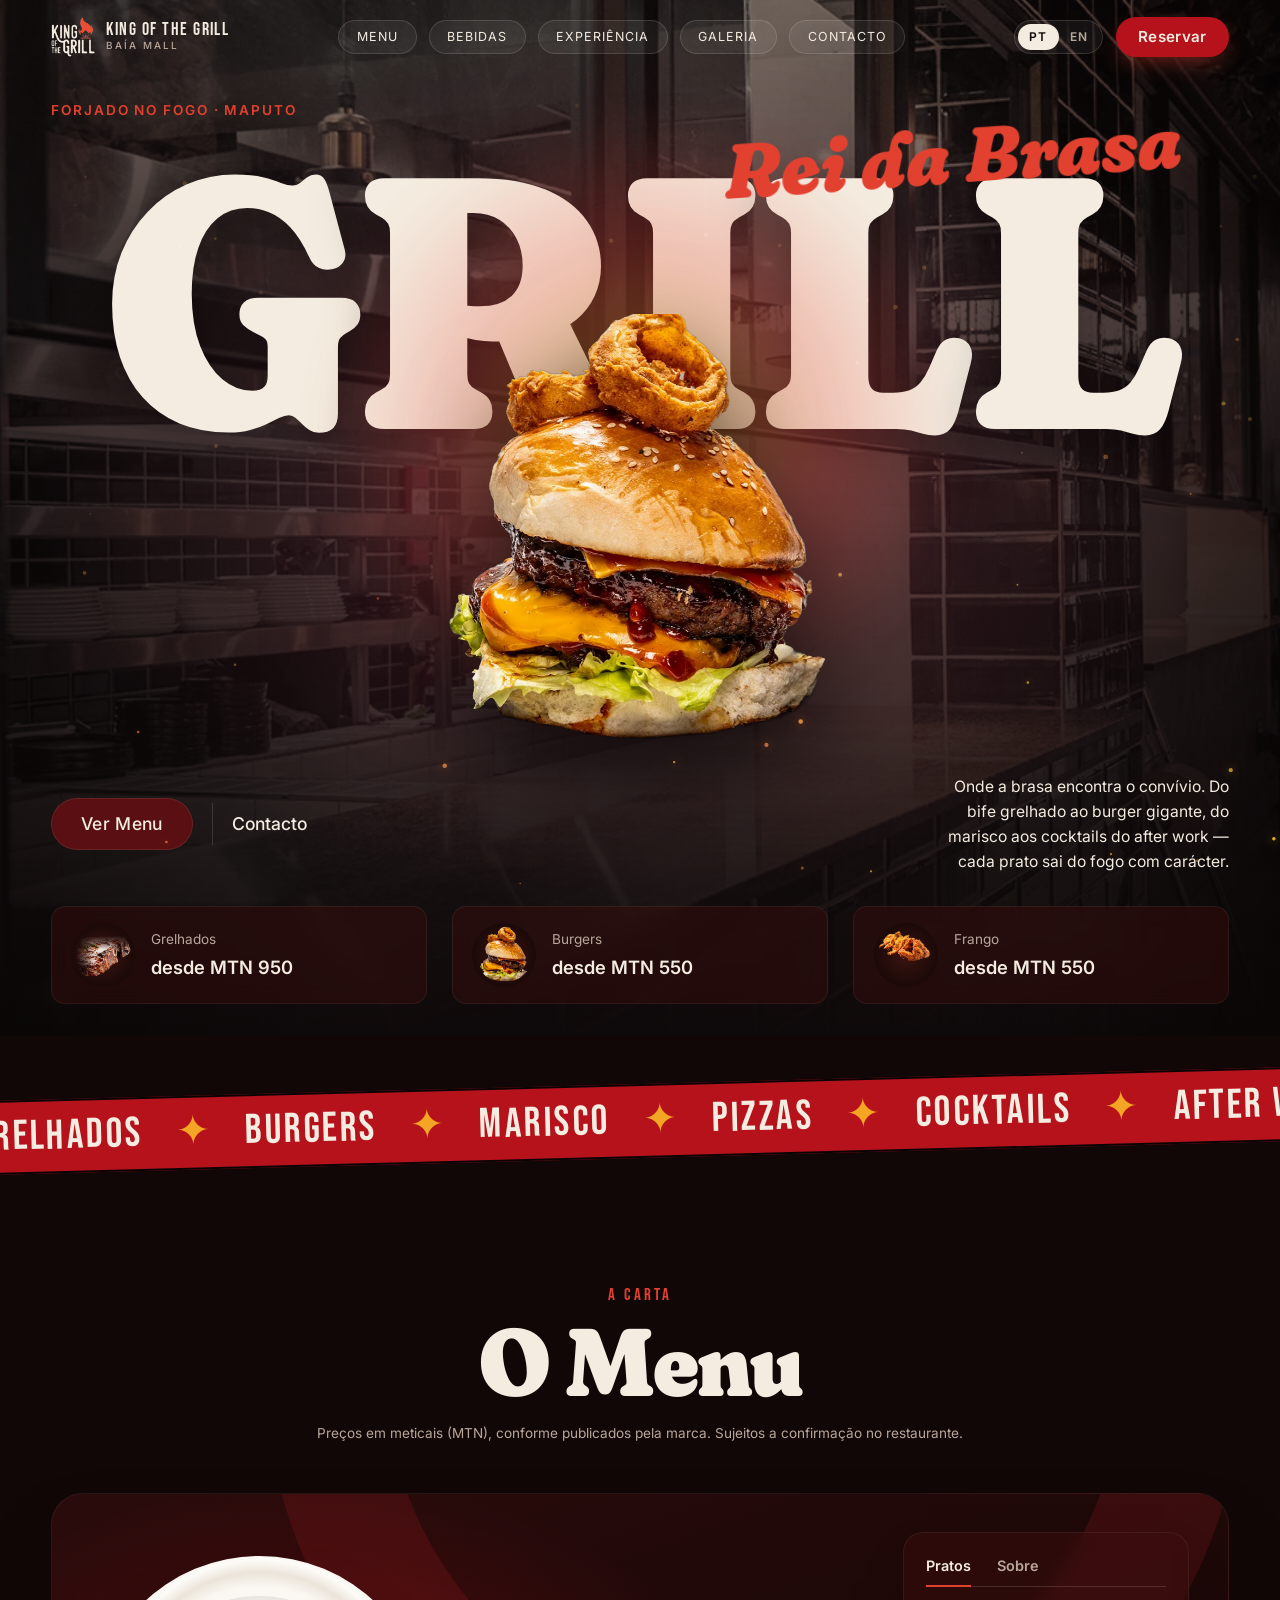
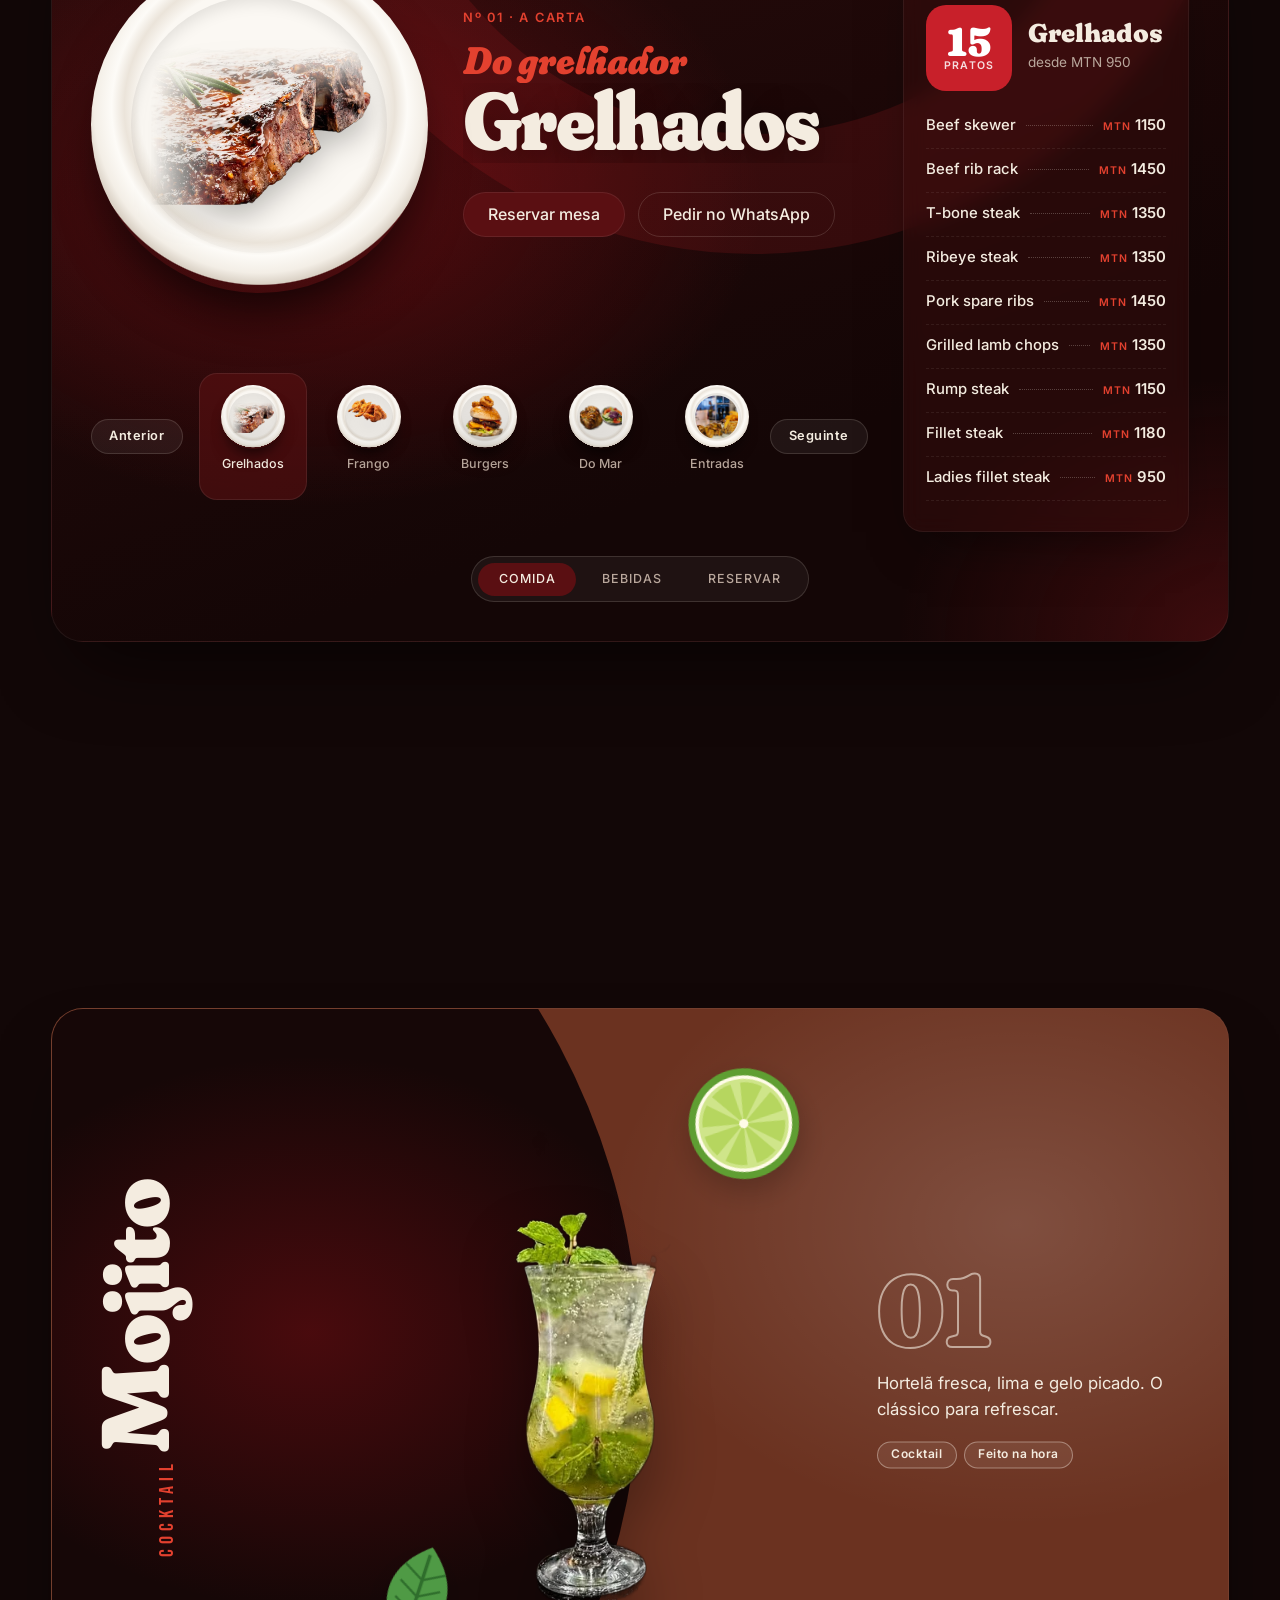
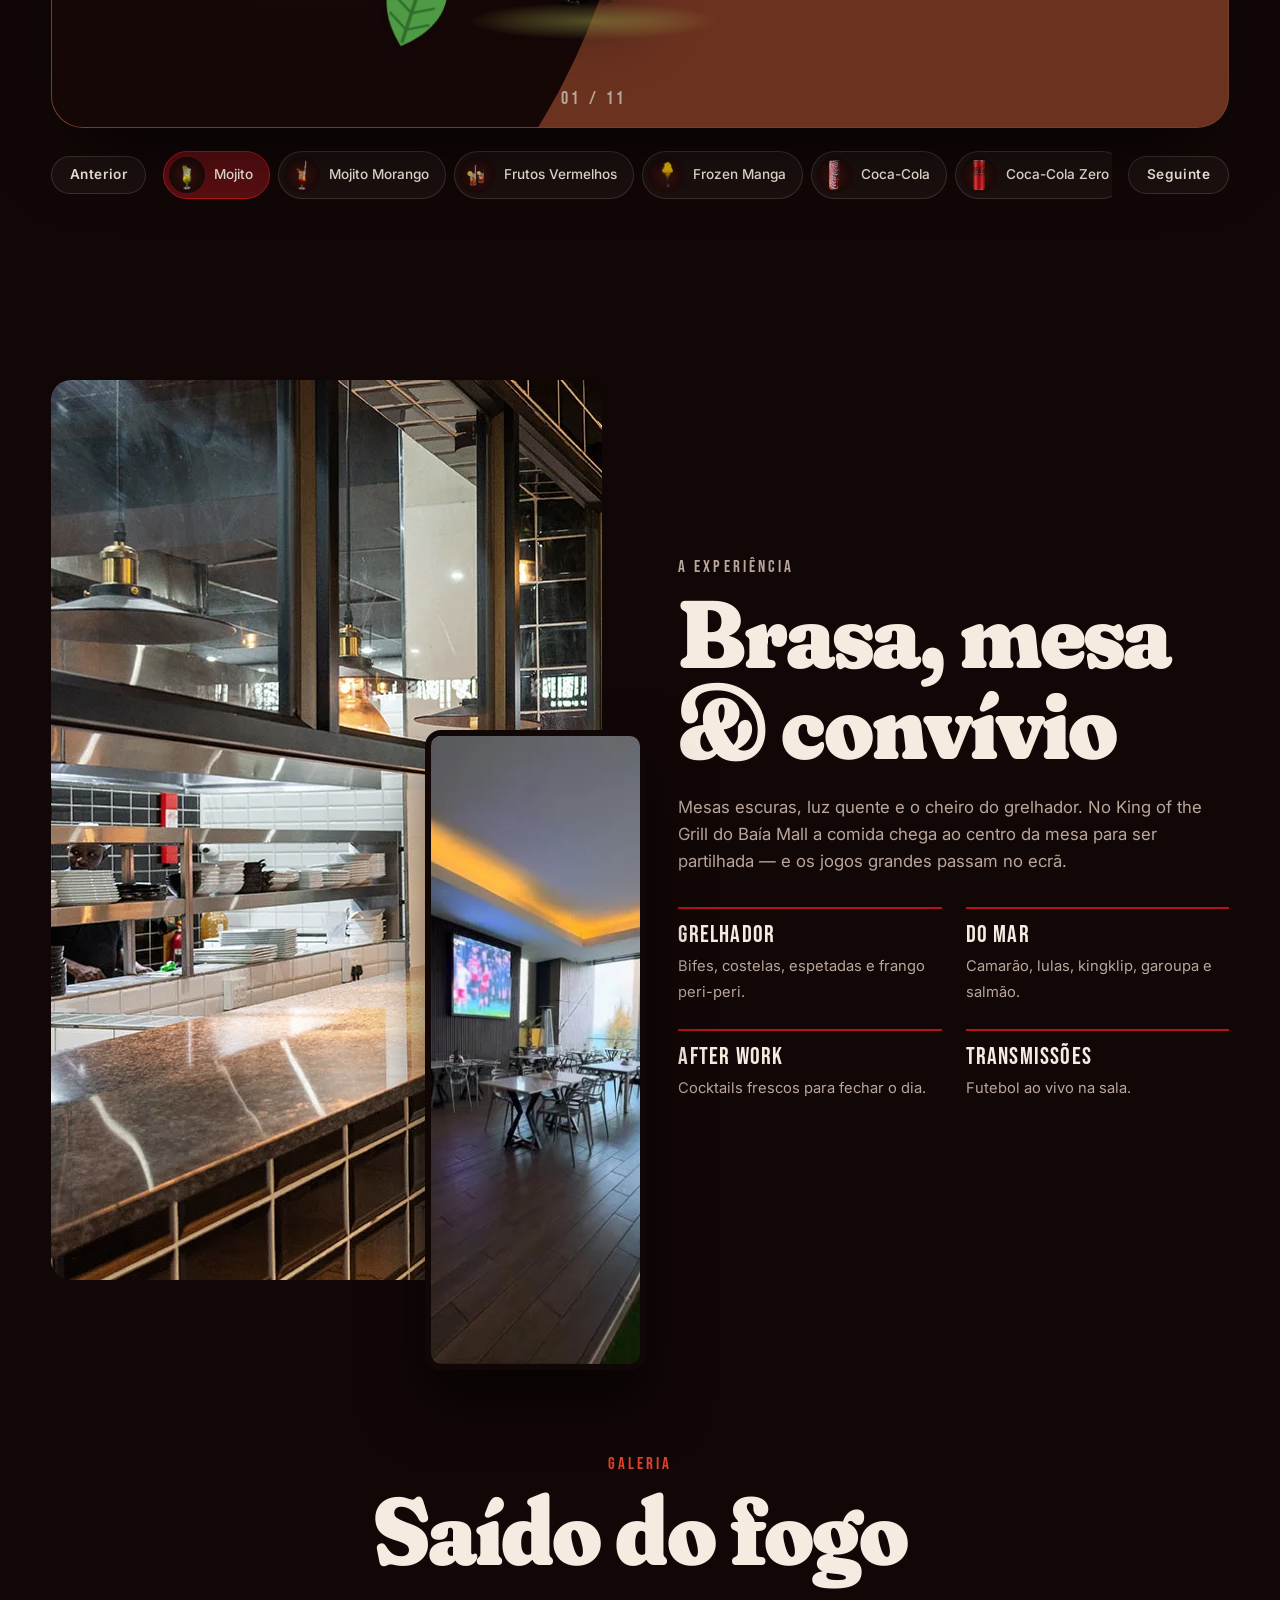
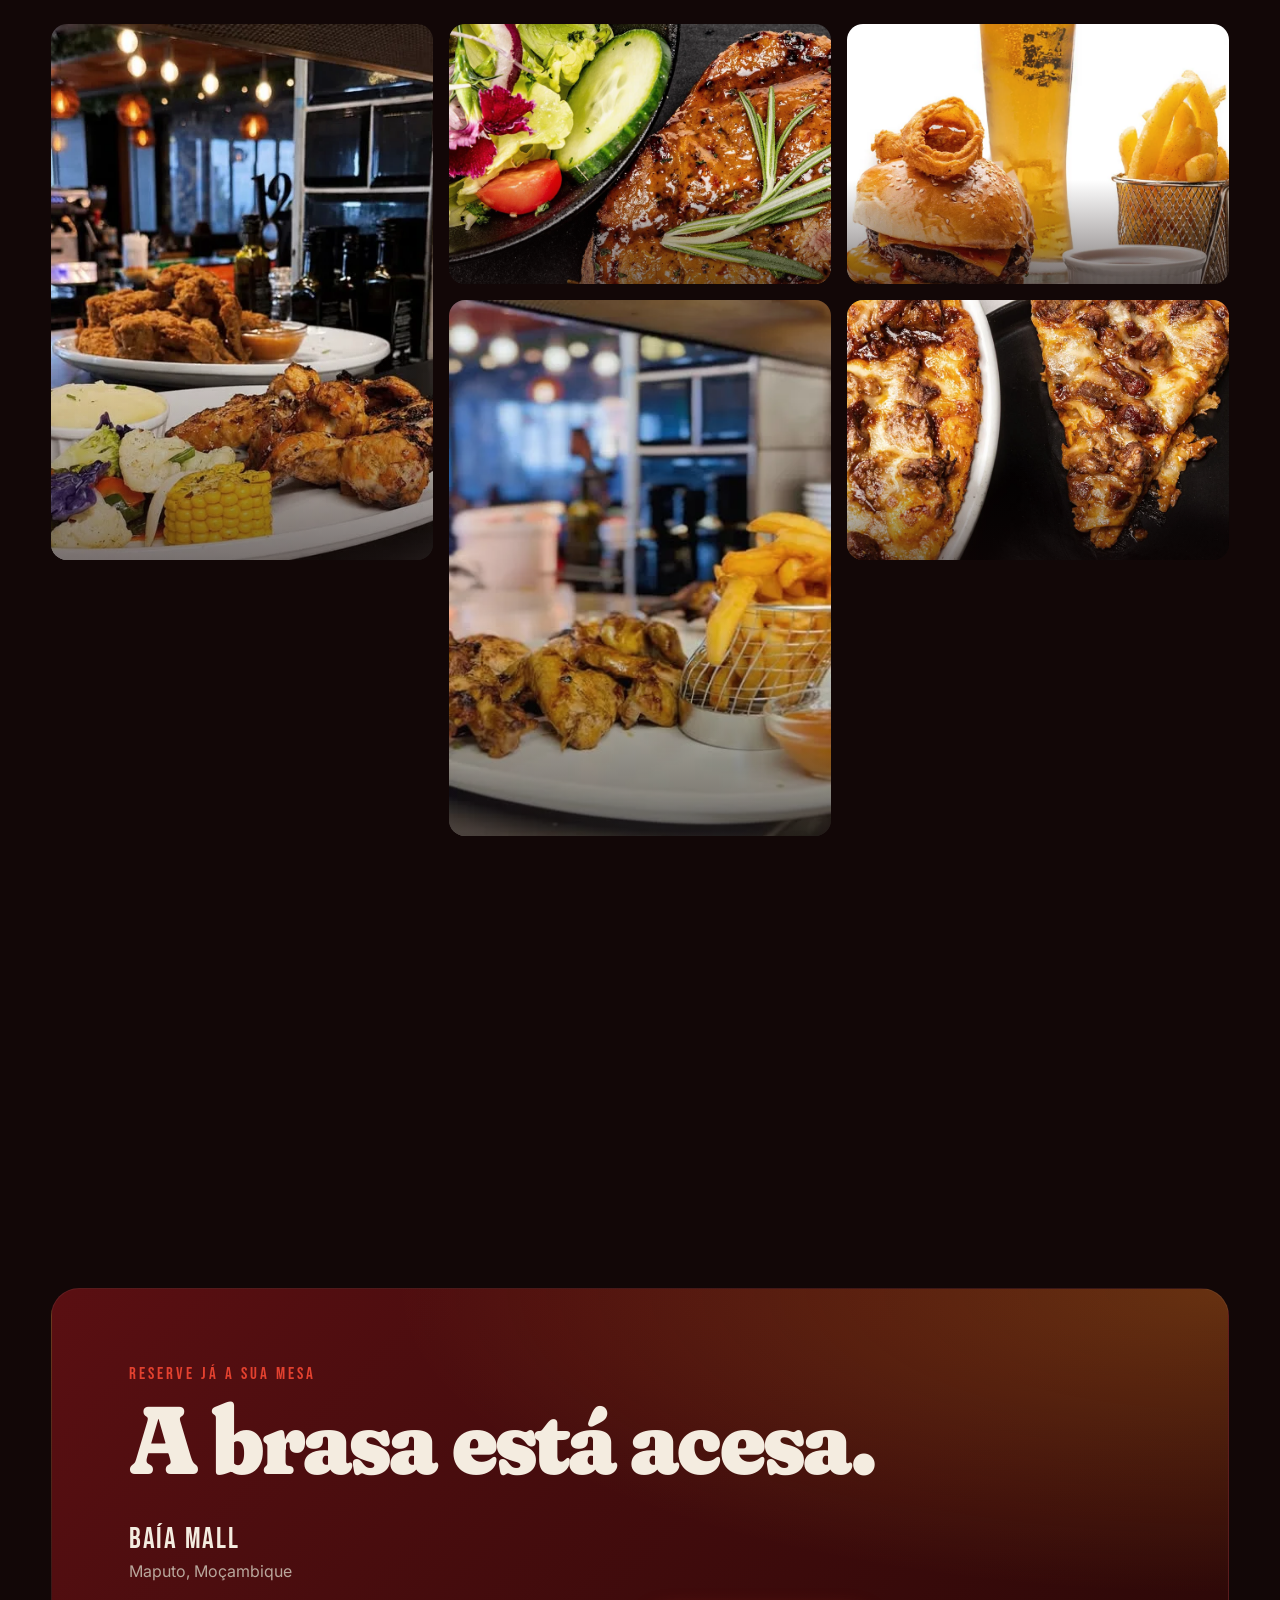
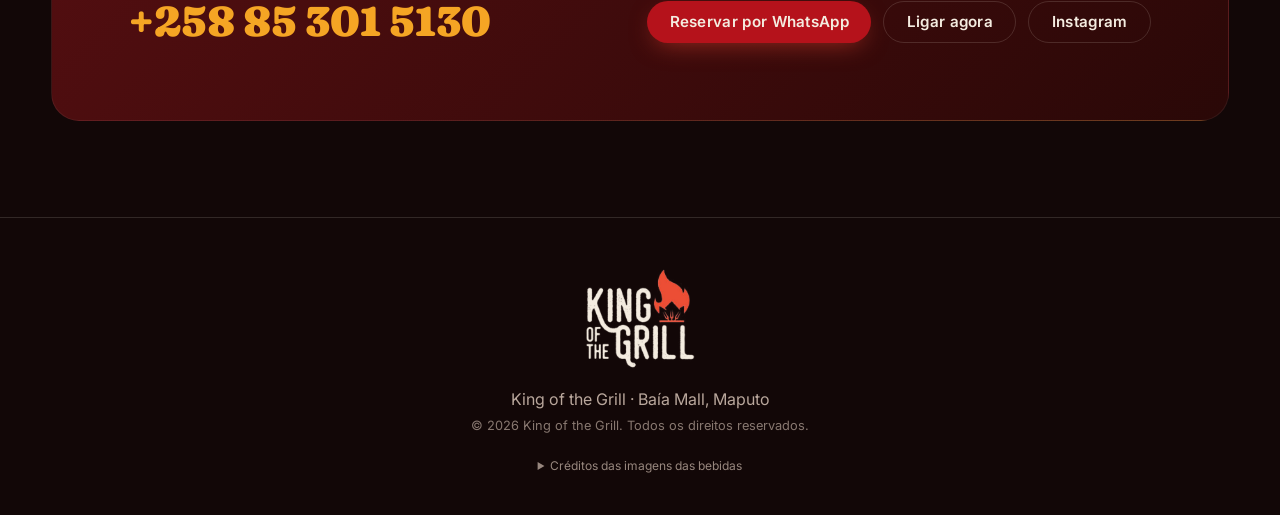
==== commit 2f7752a5: "Menu e bebidas com a identidade da primeira versão A vitrine do menu e o menu de bebidas passam a us" ====
--- a/index.html
+++ b/index.html
@@ -9,7 +9,7 @@
   <link rel="icon" href="assets/img/logo.png">
   <link rel="preconnect" href="https://fonts.googleapis.com">
   <link rel="preconnect" href="https://fonts.gstatic.com" crossorigin>
-  <link href="https://fonts.googleapis.com/css2?family=Bebas+Neue&family=Fraunces:opsz,wght,SOFT@9..144,700..900,100&family=Inter:wght@400;500;600&family=Barlow+Condensed:wght@200;300;700;800&display=swap" rel="stylesheet">
+  <link href="https://fonts.googleapis.com/css2?family=Bebas+Neue&family=Fraunces:opsz,wght,SOFT@9..144,700..900,100&family=Inter:wght@400;500;600&display=swap" rel="stylesheet">
   <link rel="stylesheet" href="styles.css">
 </head>
 <body>
@@ -95,8 +95,8 @@
         <p class="section-head__note" data-i18n="menu.note">Preços em meticais (MTN), conforme publicados pela marca. Sujeitos a confirmação no restaurante.</p>
       </header>
 
-      <!-- Vitrine do menu (modelo do vídeo "UI/UX Bunker"): prato que entra a rodar, título em duas linhas,
-           cartão de informação à direita e fila de miniaturas em baixo -->
+      <!-- Vitrine do menu (estrutura do vídeo "UI/UX Bunker" com a identidade da marca): prato que entra a rodar,
+           título em duas linhas, cartão de informação à direita e fila de miniaturas em baixo -->
       <div class="show" id="foodShow">
         <div class="show__arc" aria-hidden="true"></div>
         <div class="show__plate" aria-hidden="true"></div>
--- a/styles.css
+++ b/styles.css
@@ -249,8 +249,8 @@
 .show {
   --theme: #c8202a;
   --ink: #fff;
-  --text: #2b2522;
-  --soft: #7a716b;
+  --text: var(--cream);
+  --soft: var(--muted);
   position: relative;
   max-width: 1400px; margin: 0 auto;
   display: grid;
@@ -261,18 +261,22 @@
     "dock dock dock";
   gap: 1.5rem 2.2rem;
   padding: clamp(1.5rem, 3vw, 3rem);
-  background: #efebe5;
+  background:
+    radial-gradient(ellipse 55% 60% at 22% 40%, rgba(181, 18, 27, .38), transparent 70%),
+    radial-gradient(ellipse 40% 50% at 100% 100%, rgba(90, 15, 18, .6), transparent 70%),
+    linear-gradient(160deg, #2a0b0b, #140606 70%);
   color: var(--text);
+  border: 1px solid rgba(255,255,255,.06);
   border-radius: 32px;
   overflow: hidden;
   isolation: isolate;
-  box-shadow: 0 40px 80px -30px rgba(0,0,0,.6);
+  box-shadow: 0 40px 80px -30px rgba(0,0,0,.7);
 }
 .show__arc {
   position: absolute; z-index: -1;
   width: 980px; aspect-ratio: 1; border-radius: 50%;
   left: 18%; top: -620px;
-  border: 120px solid color-mix(in srgb, var(--theme) 20%, transparent);
+  border: 120px solid color-mix(in srgb, var(--theme) 16%, transparent);
   transition: border-color .9s var(--ease);
 }
 
@@ -289,7 +293,7 @@
   position: absolute; inset: 0;
   border-radius: 50%;
   background: radial-gradient(circle at 50% 45%, #fbf8f3 0 48%, #ebe4da 54%, #fdfbf7 59%, #f3eee6 66%, #d9d0c4 70.5%, transparent 71%);
-  box-shadow: 0 28px 44px -16px rgba(60, 40, 30, .45);
+  box-shadow: 0 30px 50px -14px rgba(0, 0, 0, .75);
 }
 .plate::after { content: ""; position: absolute; inset: 12%; border-radius: 50%; box-shadow: inset 0 6px 16px rgba(0,0,0,.10); }
 .show__dish img, .show__thumb-plate img {
@@ -311,22 +315,23 @@
 
 /* Título em duas linhas */
 .show__head { grid-area: head; align-self: center; min-width: 0; }
-.show__rank { margin: 0 0 .7rem; font: 600 .85rem/1 var(--body); color: var(--text); opacity: .75; }
-.show__title { margin: 0; font-family: "Barlow Condensed", var(--condensed); text-transform: uppercase; line-height: .88; color: var(--text); }
+.show__rank { margin: 0 0 .9rem; font: 600 .8rem/1 var(--body); color: var(--red); letter-spacing: .14em; text-transform: uppercase; }
+.show__title { margin: 0; color: var(--text); font-family: var(--display); font-variation-settings: "SOFT" 100, "opsz" 144; }
 .show__line { display: block; overflow: hidden; padding-bottom: .05em; }
 .show__line > span { display: inline-block; animation: lineIn .9s cubic-bezier(.2, .8, .2, 1) both; }
-.show__line--light { font-weight: 200; font-size: clamp(2rem, 4.2vw, 4.2rem); letter-spacing: .01em; }
-.show__line--bold { font-weight: 800; font-size: clamp(2.6rem, 6vw, 6rem); letter-spacing: -.01em; }
+.show__line--light { font-style: italic; font-weight: 900; font-size: clamp(1.5rem, 3vw, 2.8rem); line-height: 1.1; color: var(--red); }
+.show__line--bold { font-weight: 900; font-size: clamp(3rem, 6.4vw, 6.4rem); line-height: .92; letter-spacing: -.02em; color: var(--cream); text-shadow: 0 10px 40px rgba(0,0,0,.4); }
 @keyframes lineIn { from { transform: translateX(-104%); } to { transform: none; } }
 .show__actions { display: flex; flex-wrap: wrap; gap: .8rem; margin-top: 1.8rem; }
 .show__act {
-  padding: .75rem 1.3rem; border-radius: 999px;
-  font: 600 .92rem/1 var(--body);
-  background: rgba(255,255,255,.75); color: var(--text);
-  box-shadow: 0 8px 20px -12px rgba(60,40,30,.4);
-  transition: transform .3s var(--ease), background .8s, color .8s;
-}
-.show__act:first-child { background: var(--theme); color: var(--ink); }
+  padding: .85rem 1.5rem; border-radius: 999px;
+  font: 500 1rem/1 var(--body);
+  color: var(--cream);
+  border: 1px solid var(--line);
+  transition: transform .3s var(--ease), background .3s, border-color .3s;
+}
+.show__act:first-child { background: var(--wine); border-color: rgba(255,255,255,.08); }
+.show__act:hover { border-color: var(--cream); }
 .show__act:hover { transform: translateY(-2px); }
 
 /* Cartão de informação */
@@ -336,11 +341,13 @@
   display: flex; flex-direction: column;
   max-height: 600px; min-height: 0;
   padding: 1.2rem 1.4rem 1.4rem;
-  background: rgba(255,255,255,.88);
-  border-radius: 24px;
-  box-shadow: 0 24px 50px -24px rgba(60,40,30,.35);
-}
-.show__tabs { display: flex; gap: 1.6rem; border-bottom: 1px solid rgba(43,37,34,.1); margin-bottom: 1.1rem; }
+  background: var(--glass);
+  border: 1px solid rgba(255,255,255,.06);
+  backdrop-filter: blur(10px);
+  border-radius: 20px;
+  box-shadow: 0 24px 50px -24px rgba(0,0,0,.6);
+}
+.show__tabs { display: flex; gap: 1.6rem; border-bottom: 1px solid var(--line); margin-bottom: 1.1rem; }
 .show__tab {
   background: none; border: 0; cursor: pointer;
   padding: .4rem 0 .75rem; margin-bottom: -1px;
@@ -348,7 +355,7 @@
   border-bottom: 2px solid transparent;
   transition: color .3s, border-color .3s;
 }
-.show__tab[aria-selected="true"] { color: var(--text); border-color: var(--theme); }
+.show__tab[aria-selected="true"] { color: var(--text); border-color: var(--red); }
 .show__card-inner { display: flex; flex-direction: column; min-height: 0; flex: 1; }
 .show__card-inner.is-in { animation: cardIn .6s var(--ease) both; }
 @keyframes cardIn { from { opacity: 0; transform: translateY(14px); } to { opacity: 1; transform: none; } }
@@ -359,18 +366,18 @@
   background: var(--theme); color: var(--ink);
   transition: background .8s var(--ease), color .8s;
 }
-.show__badge b { font: 800 2.7rem/.9 "Barlow Condensed", var(--condensed); }
+.show__badge b { font: 900 2.5rem/.95 var(--display); font-variation-settings: "SOFT" 100; }
 .show__badge small { font: 600 .66rem/1 var(--body); letter-spacing: .12em; text-transform: uppercase; opacity: .85; }
-.show__cat { margin: 0; font: 800 1.6rem/1 "Barlow Condensed", var(--condensed); text-transform: uppercase; }
+.show__cat { margin: 0; font: 900 1.6rem/1 var(--display); font-variation-settings: "SOFT" 100; }
 .show__from { margin: .35rem 0 0; font-size: .85rem; color: var(--soft); }
 .show__list { overflow-y: auto; min-height: 0; flex: 1; padding-right: .4rem; scrollbar-width: thin; scrollbar-color: var(--theme) transparent; }
-.show__about { margin: .2rem 0 0; color: #5a514c; line-height: 1.65; }
+.show__about { margin: .2rem 0 0; color: var(--muted); line-height: 1.65; }
 
 .menu__list { list-style: none; margin: 0; padding: 0; }
 .menu__item {
   display: flex; align-items: baseline; gap: .6rem;
   padding: .6rem 0;
-  border-bottom: 1px dashed rgba(43,37,34,.1);
+  border-bottom: 1px dashed rgba(244,236,224,.08);
   font-size: .93rem;
   opacity: 0; transform: translateY(10px);
   animation: itemIn .5s var(--ease) forwards;
@@ -380,9 +387,9 @@
 @keyframes itemIn { to { opacity: 1; transform: none; } }
 .menu__name { font-weight: 500; }
 .menu__name::first-letter { text-transform: uppercase; }
-.menu__dots { flex: 1; border-bottom: 1px dotted rgba(43,37,34,.28); transform: translateY(-4px); min-width: .8rem; }
+.menu__dots { flex: 1; border-bottom: 1px dotted rgba(244,236,224,.25); transform: translateY(-4px); min-width: .8rem; }
 .menu__price { font-weight: 600; white-space: nowrap; }
-.menu__price small { color: var(--theme); font-size: .66rem; letter-spacing: .1em; margin-right: .25rem; transition: color .8s; }
+.menu__price small { color: var(--red); font-size: .66rem; letter-spacing: .1em; margin-right: .25rem; transition: color .8s; }
 
 /* Miniaturas */
 .show__thumbs { grid-area: thumbs; display: flex; align-items: center; gap: .8rem; min-width: 0; }
@@ -397,29 +404,30 @@
   transition: background .4s, color .4s, box-shadow .4s, transform .3s var(--ease);
 }
 .show__thumb:hover { transform: translateY(-3px); }
-.show__thumb[aria-selected="true"] { background: rgba(255,255,255,.9); color: var(--text); box-shadow: 0 12px 26px -14px rgba(60,40,30,.45); }
-.show__thumb:focus-visible, .show__nav:focus-visible, .show__tab:focus-visible { outline: 2px solid var(--theme); outline-offset: 3px; }
+.show__thumb[aria-selected="true"] { background: rgba(90, 15, 18, .6); color: var(--text); box-shadow: inset 0 0 0 1px rgba(255,255,255,.08); }
+.show__thumb:focus-visible, .show__nav:focus-visible, .show__tab:focus-visible { outline: 2px solid var(--amber); outline-offset: 3px; }
 .show__thumb-plate { position: relative; width: 64px; height: 64px; display: block; }
-.show__thumb-plate .plate { box-shadow: 0 8px 14px -8px rgba(60,40,30,.5); }
+.show__thumb-plate .plate { box-shadow: 0 10px 16px -8px rgba(0,0,0,.8); }
 .show__nav {
   flex: none; border: 0; cursor: pointer;
   padding: .65rem 1.1rem; border-radius: 999px;
-  background: rgba(255,255,255,.65); color: var(--text);
-  font: 600 .8rem/1 var(--body);
-  transition: background .3s;
-}
-.show__nav:hover { background: #fff; }
+  background: rgba(255,255,255,.06); color: var(--text);
+  border: 1px solid var(--line);
+  font: 600 .8rem/1 var(--body); letter-spacing: .04em;
+  transition: border-color .3s;
+}
+.show__nav:hover { border-color: var(--cream); }
 
 /* Barra inferior */
 .show__dock {
   grid-area: dock; justify-self: center;
   display: flex; gap: .3rem; padding: .35rem;
-  border-radius: 999px; background: rgba(255,255,255,.75);
-  box-shadow: 0 14px 30px -18px rgba(60,40,30,.5);
-}
-.show__dock a { padding: .65rem 1.3rem; border-radius: 999px; font: 600 .85rem/1 var(--body); color: var(--soft); transition: background .3s, color .3s; }
+  border-radius: 999px; background: rgba(255,255,255,.05);
+  border: 1px solid var(--line);
+}
+.show__dock a { padding: .65rem 1.3rem; border-radius: 999px; font: 500 .78rem/1 var(--body); letter-spacing: .08em; text-transform: uppercase; color: var(--soft); transition: background .3s, color .3s; }
 .show__dock a:hover { color: var(--text); }
-.show__dock a.is-active { background: var(--text); color: #fff; }
+.show__dock a.is-active { background: var(--wine); color: var(--cream); }
 
 @media (max-width: 1100px) {
   .show {
@@ -452,7 +460,7 @@
   --ink: #fff;
   --H: clamp(560px, 80vh, 760px);
   --R: calc(var(--H) * .95);
-  --base: #f4efe6;
+  --base: #160707;
   --fx: 46%;
   --img: min(17vw, 230px);
   max-width: 1400px; margin: 0 auto;
@@ -463,9 +471,10 @@
   border-radius: 32px;
   overflow: hidden;
   isolation: isolate;
-  background: var(--theme);
+  background: color-mix(in srgb, var(--theme) 22%, #5a0f12);
+  border: 1px solid rgba(255,255,255,.06);
   transition: background-color .9s var(--ease);
-  box-shadow: 0 40px 80px -30px rgba(0,0,0,.6);
+  box-shadow: 0 40px 80px -30px rgba(0,0,0,.7);
 }
 .wheel__stage::before {
   content: ""; position: absolute; z-index: -1;
@@ -478,7 +487,9 @@
 /* luz suave no lado colorido */
 .wheel__stage::after {
   content: ""; position: absolute; inset: 0; z-index: -1; pointer-events: none;
-  background: radial-gradient(ellipse 50% 60% at 80% 30%, rgba(255,255,255,.22), transparent 70%);
+  background:
+    radial-gradient(ellipse 45% 55% at 22% 45%, rgba(181, 18, 27, .32), transparent 70%),
+    radial-gradient(ellipse 50% 60% at 82% 30%, rgba(255,255,255,.14), transparent 70%);
 }
 
 .wheel__ring { position: absolute; left: calc(var(--fx) - var(--R)); top: 50%; width: 0; height: 0; z-index: 2; }
@@ -503,7 +514,7 @@
   width: calc(var(--img) * 1.15); height: 38px;
   transform: translateX(-50%);
   border-radius: 50%;
-  background: radial-gradient(ellipse at center, rgba(0,0,0,.28), transparent 70%);
+  background: radial-gradient(ellipse at center, color-mix(in srgb, var(--theme) 55%, transparent), transparent 70%);
 }
 
 .wheel__title {
@@ -521,20 +532,18 @@
   font: 900 clamp(2.6rem, 6.4vw, 6rem)/.9 var(--display);
   font-variation-settings: "SOFT" 100, "opsz" 144;
   letter-spacing: -.01em;
-  color: var(--theme);
-  transition: color .9s var(--ease);
+  color: var(--cream);
   white-space: nowrap;
 }
 .wheel__sub {
   font: 400 clamp(1rem, 1.6vw, 1.4rem)/1 var(--condensed);
   letter-spacing: .25em; text-transform: uppercase; white-space: nowrap;
-  color: var(--theme); opacity: .75;
-  transition: color .9s var(--ease);
+  color: var(--red); opacity: 1;
 }
 .wheel__count {
   position: absolute; z-index: 3; left: calc(var(--fx) - 2rem); bottom: 1.2rem;
   font: 400 1.1rem/1 var(--condensed); letter-spacing: .2em;
-  color: rgba(30, 20, 15, .5);
+  color: var(--muted);
 }
 
 /* decorações a flutuar */
@@ -581,7 +590,7 @@
   right: clamp(1.5rem, 4vw, 4rem); top: 50%;
   width: min(300px, 26%);
   transform: translateY(-50%);
-  color: var(--ink);
+  color: var(--cream);
   transition: opacity .45s, translate .45s var(--ease), color .9s;
 }
 .wheel__info.is-swapping { opacity: 0; translate: 0 24px; }
@@ -590,7 +599,7 @@
   font: 900 clamp(4rem, 8vw, 7rem)/.85 var(--display);
   font-variation-settings: "SOFT" 100, "opsz" 144;
   color: transparent;
-  -webkit-text-stroke: 2px var(--ink);
+  -webkit-text-stroke: 2px var(--cream);
   opacity: .6;
 }
 .wheel__desc { margin: 1rem 0 1.2rem; font-size: 1.05rem; line-height: 1.55; }
@@ -598,8 +607,8 @@
 .wheel__tags li {
   padding: .4rem .85rem; border-radius: 999px;
   font: 600 .75rem/1 var(--body); letter-spacing: .04em;
-  border: 1px solid color-mix(in srgb, var(--ink) 45%, transparent);
-  background: color-mix(in srgb, var(--ink) 10%, transparent);
+  border: 1px solid rgba(244,236,224,.4);
+  background: rgba(244,236,224,.08);
 }
 
 /* controlos com miniaturas */
@@ -620,12 +629,12 @@
 .wheel__chip-img {
   width: 36px; height: 36px; border-radius: 50%;
   display: grid; place-items: center; overflow: hidden;
-  background: #f4efe6;
+  background: radial-gradient(circle, #3a1410, #0e0505);
 }
 .wheel__chip-img img, .wheel__chip-img svg { height: 30px; width: auto; max-width: 30px; object-fit: contain; }
 .wheel__nav { padding: .7rem 1.1rem; font-weight: 600; letter-spacing: .04em; }
 .wheel__nav:hover, .wheel__chip:hover { border-color: var(--cream); }
-.wheel__chip[aria-selected="true"] { background: var(--theme); border-color: var(--theme); color: var(--ink); }
+.wheel__chip[aria-selected="true"] { background: var(--wine); border-color: var(--red-deep); color: var(--cream); }
 .wheel__chip:focus-visible, .wheel__nav:focus-visible { outline: 2px solid var(--amber); outline-offset: 3px; }
 
 /* Language toggle */
@@ -650,7 +659,7 @@
   .wheel__info {
     position: relative; right: auto; top: auto; transform: none;
     width: auto; padding: 1.2rem 1.4rem 1.6rem;
-    background: var(--theme);
+    background: color-mix(in srgb, var(--theme) 22%, #5a0f12);
     transition: opacity .45s, translate .45s var(--ease), color .9s, background-color .9s var(--ease);
   }
   .wheel__index { font-size: 3.6rem; }
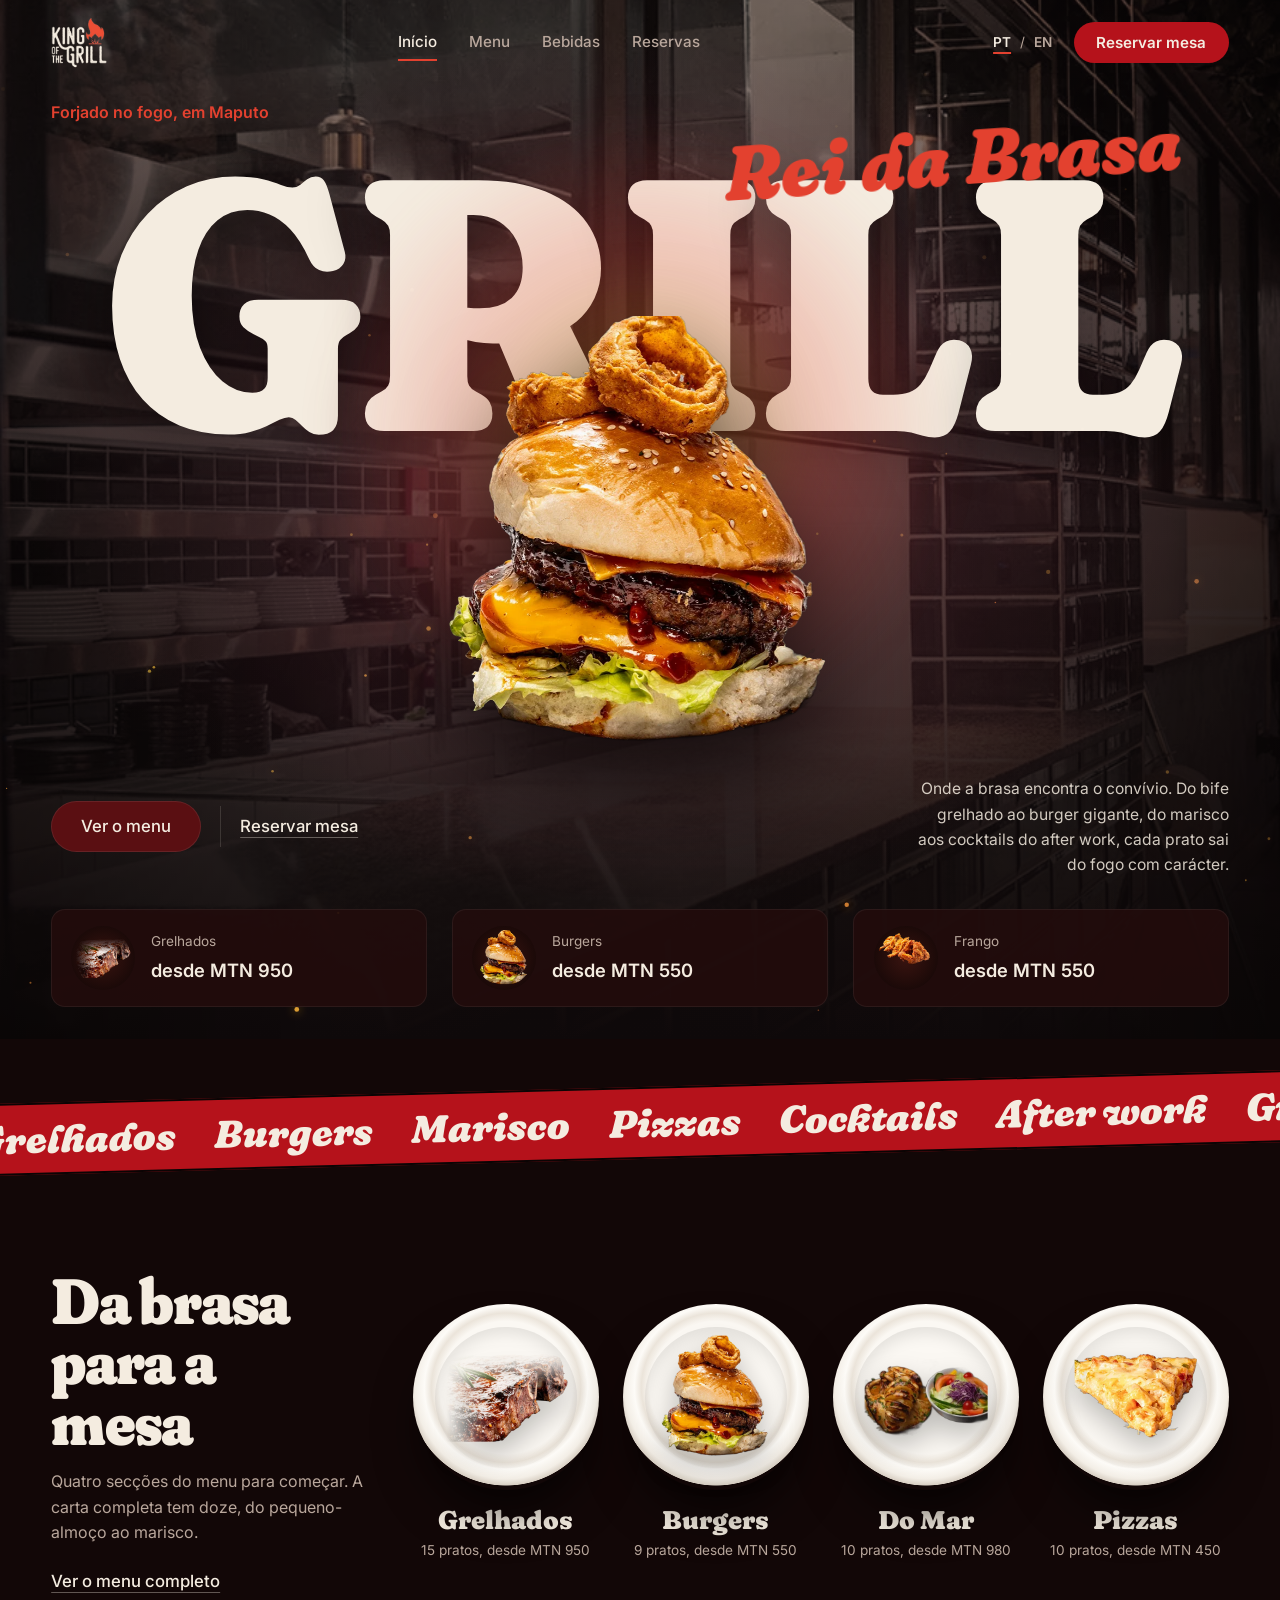
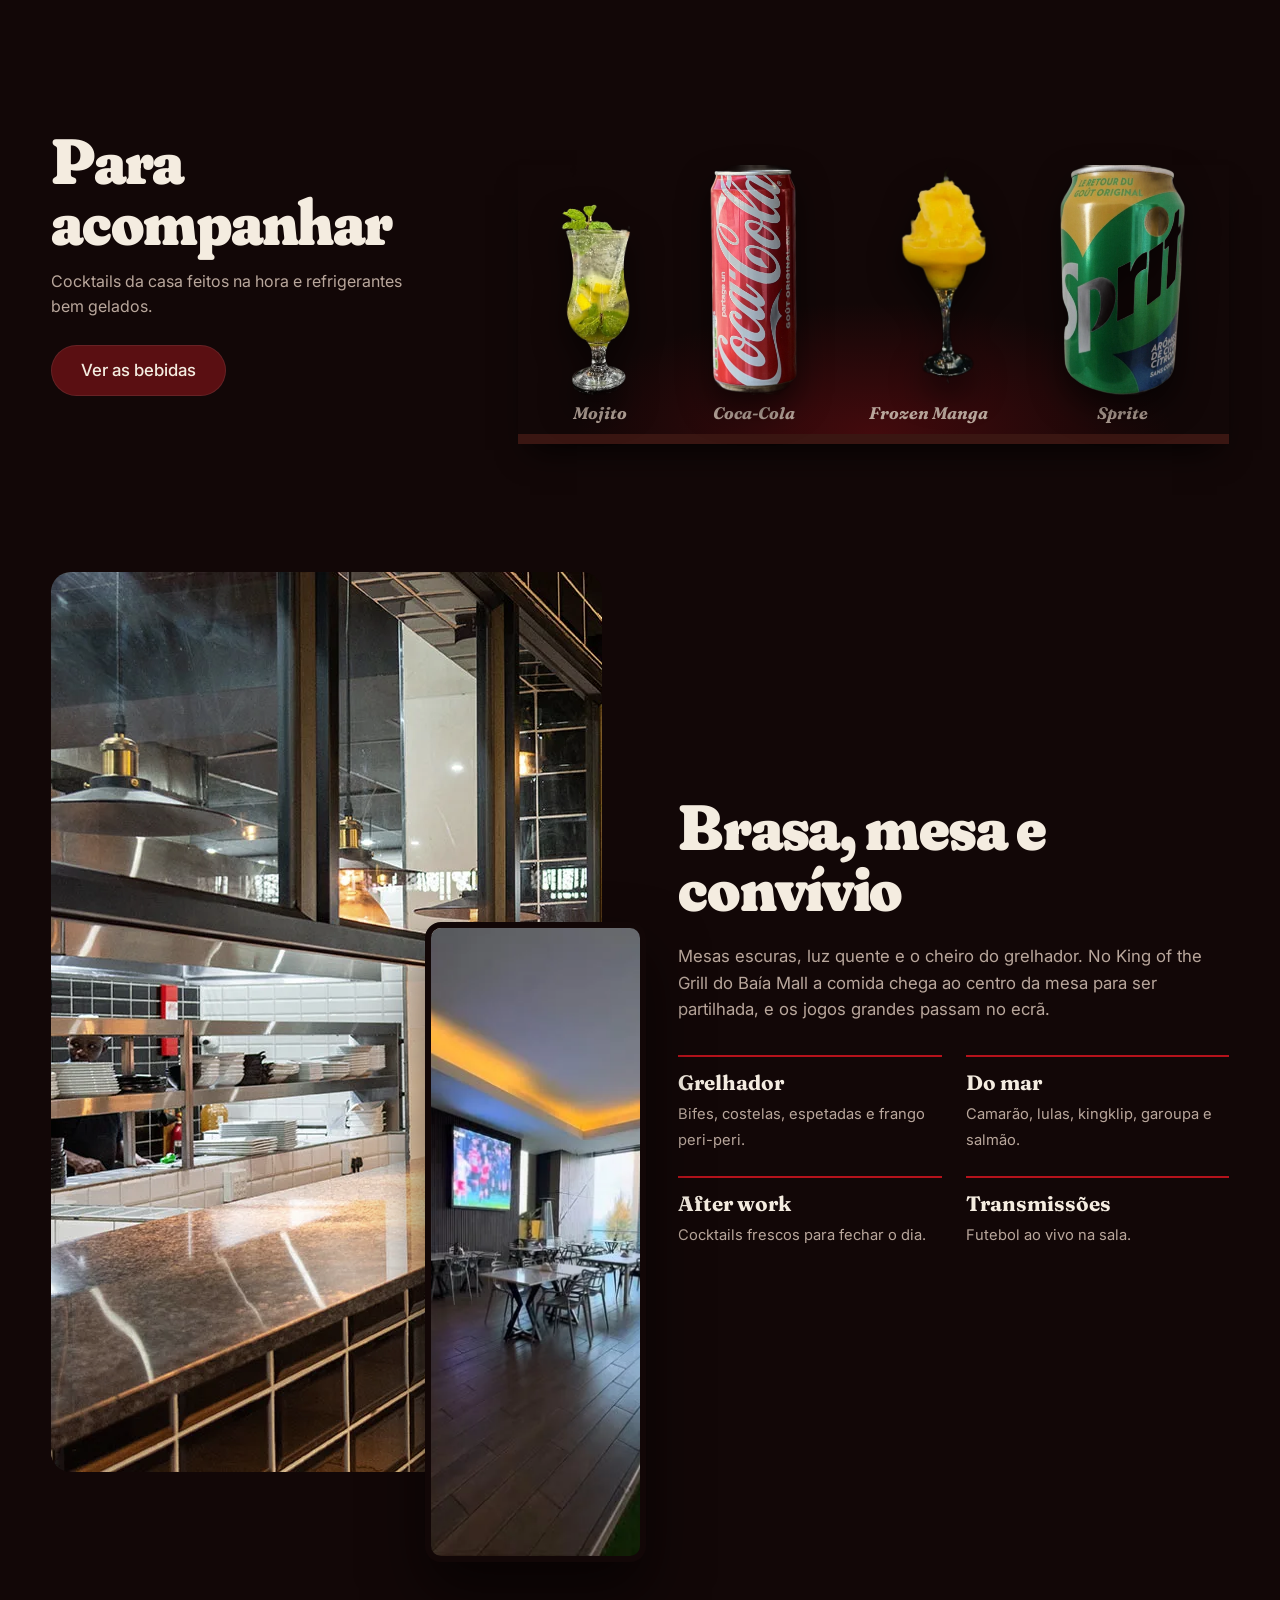
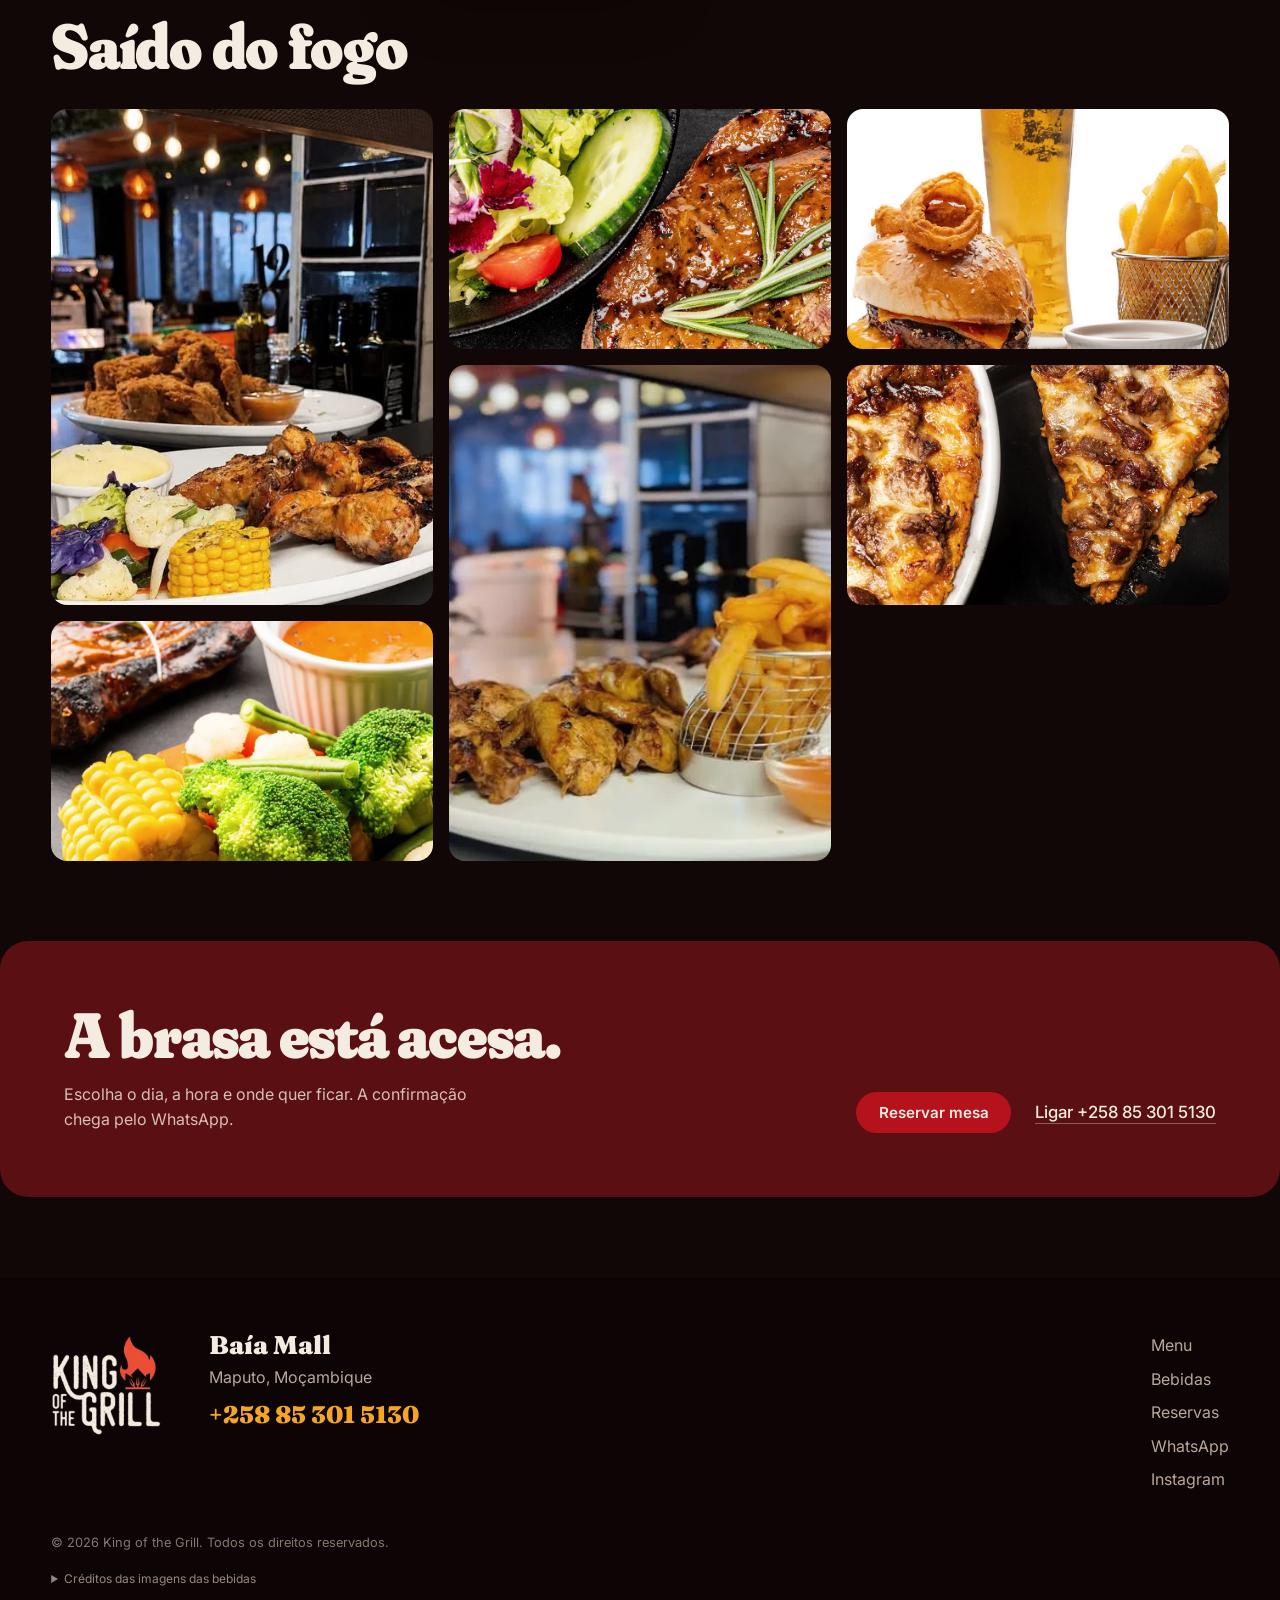
==== commit 4db94f91: "Páginas separadas, reservas e menos elementos de aspeto gerado por IA - Site dividido em Início, Men" ====
--- a/index.html
+++ b/index.html
@@ -9,42 +9,38 @@
   <link rel="icon" href="assets/img/logo.png">
   <link rel="preconnect" href="https://fonts.googleapis.com">
   <link rel="preconnect" href="https://fonts.gstatic.com" crossorigin>
-  <link href="https://fonts.googleapis.com/css2?family=Bebas+Neue&family=Fraunces:opsz,wght,SOFT@9..144,700..900,100&family=Inter:wght@400;500;600&display=swap" rel="stylesheet">
+  <link href="https://fonts.googleapis.com/css2?family=Fraunces:ital,opsz,wght,SOFT@0,9..144,400..900,100;1,9..144,700..900,100&family=Inter:wght@400;500;600&display=swap" rel="stylesheet">
   <link rel="stylesheet" href="styles.css">
 </head>
-<body>
-  <canvas id="embers" aria-hidden="true"></canvas>
-
-  <!-- NAV -->
+<body data-page="home">
   <header class="nav" id="nav">
-    <a href="#top" class="nav__brand" aria-label="King of the Grill">
+    <a href="index.html" class="nav__brand">
       <img src="assets/img/logo.png" alt="King of the Grill" width="629" height="600">
-      <span>KING OF THE GRILL<small>Baía Mall</small></span>
     </a>
     <nav class="nav__links" id="navLinks" aria-label="Principal">
-      <a href="#menu" class="pill" data-i18n="nav.menu">Menu</a>
-      <a href="#bebidas" class="pill" data-i18n="nav.drinks">Bebidas</a>
-      <a href="#experiencia" class="pill" data-i18n="nav.experience">Experiência</a>
-      <a href="#galeria" class="pill" data-i18n="nav.gallery">Galeria</a>
-      <a href="#contacto" class="pill" data-i18n="nav.contact">Contacto</a>
+      <a href="index.html" data-i18n="nav.home" aria-current="page">Início</a>
+      <a href="menu.html" data-i18n="nav.menu">Menu</a>
+      <a href="bebidas.html" data-i18n="nav.drinks">Bebidas</a>
+      <a href="reservas.html" data-i18n="nav.book">Reservas</a>
     </nav>
     <div class="nav__right">
       <div class="lang" role="group" aria-label="Idioma / Language">
         <button type="button" class="lang__btn" data-lang="pt" aria-pressed="true">PT</button>
+        <span aria-hidden="true">/</span>
         <button type="button" class="lang__btn" data-lang="en" aria-pressed="false">EN</button>
       </div>
-      <a href="#contacto" class="btn btn--red nav__cta" data-i18n="nav.reserve">Reservar</a>
+      <a href="reservas.html" class="btn btn--red nav__cta" data-i18n="nav.reserve">Reservar mesa</a>
       <button class="nav__burger" id="burger" aria-label="Menu" aria-expanded="false" aria-controls="navLinks">
         <span></span><span></span>
       </button>
     </div>
   </header>
 
-  <main id="top">
-    <!-- HERO -->
+  <main>
     <section class="hero" aria-labelledby="heroTitle">
       <div class="hero__bg" aria-hidden="true"></div>
-      <p class="hero__kicker reveal" data-i18n="hero.kicker">Forjado no fogo · Maputo</p>
+      <canvas id="embers" aria-hidden="true"></canvas>
+      <p class="hero__kicker" data-i18n="hero.kicker">Forjado no fogo, em Maputo</p>
 
       <div class="hero__stage">
         <h1 class="hero__word" id="heroTitle" aria-label="Grill">
@@ -58,197 +54,121 @@
       </div>
 
       <div class="hero__row">
-        <div class="hero__actions reveal">
-          <a href="#menu" class="btn btn--wine" data-i18n="hero.cta">Ver Menu</a>
+        <div class="hero__actions">
+          <a href="menu.html" class="btn btn--wine" data-i18n="hero.cta">Ver o menu</a>
           <span class="hero__divider" aria-hidden="true"></span>
-          <a href="#contacto" class="link" data-i18n="nav.contact">Contacto</a>
+          <a href="reservas.html" class="link" data-i18n="nav.reserve">Reservar mesa</a>
         </div>
-        <p class="hero__lede reveal" data-i18n="hero.lede">Onde a brasa encontra o convívio. Do bife grelhado ao burger gigante, do marisco aos cocktails do after work — cada prato sai do fogo com carácter.</p>
+        <p class="hero__lede" data-i18n="hero.lede">Onde a brasa encontra o convívio. Do bife grelhado ao burger gigante, do marisco aos cocktails do after work, cada prato sai do fogo com carácter.</p>
       </div>
 
       <ul class="hero__cards" aria-label="Destaques">
-        <li class="card reveal">
+        <li class="card"><a href="menu.html?c=0">
           <img src="assets/dishes/steak.webp" alt="" width="800" height="800">
-          <div><p data-i18n="cat.grill">Grelhados</p><strong><span data-i18n="from">desde</span> MTN 950</strong></div>
-        </li>
-        <li class="card reveal">
+          <span><span class="card__name" data-i18n="cat.grill">Grelhados</span><strong><span data-i18n="from">desde</span> MTN 950</strong></span>
+        </a></li>
+        <li class="card"><a href="menu.html?c=2">
           <img src="assets/dishes/burger.webp" alt="" width="704" height="800">
-          <div><p>Burgers</p><strong><span data-i18n="from">desde</span> MTN 550</strong></div>
-        </li>
-        <li class="card reveal">
+          <span><span class="card__name">Burgers</span><strong><span data-i18n="from">desde</span> MTN 550</strong></span>
+        </a></li>
+        <li class="card"><a href="menu.html?c=1">
           <img src="assets/dishes/crispy-wings.webp" alt="" width="800" height="711">
-          <div><p data-i18n="cat.chicken">Frango</p><strong><span data-i18n="from">desde</span> MTN 550</strong></div>
-        </li>
+          <span><span class="card__name" data-i18n="cat.chicken">Frango</span><strong><span data-i18n="from">desde</span> MTN 550</strong></span>
+        </a></li>
       </ul>
     </section>
 
-    <!-- MARQUEE -->
     <div class="marquee" aria-hidden="true">
       <div class="marquee__track" id="marquee"></div>
     </div>
 
-    <!-- FOOD MENU — carrossel em roda -->
-    <section class="menu" id="menu" aria-labelledby="menuTitle">
-      <header class="section-head reveal">
-        <p class="eyebrow" data-i18n="menu.eyebrow">A carta</p>
-        <h2 id="menuTitle" data-i18n="menu.title">O Menu</h2>
-        <p class="section-head__note" data-i18n="menu.note">Preços em meticais (MTN), conforme publicados pela marca. Sujeitos a confirmação no restaurante.</p>
-      </header>
-
-      <!-- Vitrine do menu (estrutura do vídeo "UI/UX Bunker" com a identidade da marca): prato que entra a rodar,
-           título em duas linhas, cartão de informação à direita e fila de miniaturas em baixo -->
-      <div class="show" id="foodShow">
-        <div class="show__arc" aria-hidden="true"></div>
-        <div class="show__plate" aria-hidden="true"></div>
-        <div class="show__head">
-          <p class="show__rank"></p>
-          <h3 class="show__title" aria-live="polite">
-            <span class="show__line show__line--light"><span></span></span>
-            <span class="show__line show__line--bold"><span></span></span>
-          </h3>
-          <div class="show__actions">
-            <a href="#contacto" class="show__act" data-i18n="show.reserve">Reservar mesa</a>
-            <a href="https://wa.me/258853015130" class="show__act" id="showOrder" target="_blank" rel="noopener" data-i18n="show.order">Pedir no WhatsApp</a>
-          </div>
-        </div>
-        <aside class="show__card">
-          <div class="show__tabs" role="tablist" aria-label="Detalhes">
-            <button type="button" role="tab" class="show__tab" data-tab="list" aria-selected="true" data-i18n="show.tabList">Pratos</button>
-            <button type="button" role="tab" class="show__tab" data-tab="about" aria-selected="false" data-i18n="show.tabAbout">Sobre</button>
-          </div>
-          <div class="show__card-inner">
-            <div class="show__card-head">
-              <span class="show__badge"><b></b><small data-i18n="show.dishes">pratos</small></span>
-              <div>
-                <p class="show__cat"></p>
-                <p class="show__from"></p>
-              </div>
-            </div>
-            <ul class="menu__list show__list"></ul>
-            <p class="show__about" hidden></p>
-          </div>
-        </aside>
-        <div class="show__thumbs">
-          <button type="button" class="show__nav" data-dir="-1" data-i18n="prev">Anterior</button>
-          <div class="show__track" role="tablist" aria-label="Categorias"></div>
-          <button type="button" class="show__nav" data-dir="1" data-i18n="next">Seguinte</button>
-        </div>
-        <nav class="show__dock" aria-label="Atalhos">
-          <a href="#menu" class="is-active" data-i18n="show.food">Comida</a>
-          <a href="#bebidas" data-i18n="nav.drinks">Bebidas</a>
-          <a href="#contacto" data-i18n="nav.reserve">Reservar</a>
-        </nav>
+    <section class="featured" aria-labelledby="featTitle">
+      <div class="featured__intro">
+        <h2 id="featTitle" data-i18n="feat.title">Da brasa para a mesa</h2>
+        <p data-i18n="feat.text">Quatro secções do menu para começar. A carta completa tem doze, do pequeno-almoço ao marisco.</p>
+        <a href="menu.html" class="link" data-i18n="feat.link">Ver o menu completo</a>
       </div>
+      <ul class="featured__list" id="featured"></ul>
     </section>
 
-    <!-- DRINKS MENU -->
-    <section class="drinks" id="bebidas" aria-labelledby="drinksTitle">
-      <header class="section-head reveal">
-        <p class="eyebrow" data-i18n="drinks.eyebrow">Para brindar</p>
-        <h2 id="drinksTitle" data-i18n="drinks.title">Bebidas</h2>
-        <p class="section-head__note" data-i18n="drinks.note">Cocktails da casa e refrigerantes. Preços disponíveis no restaurante.</p>
-      </header>
-
-      <div class="wheel wheel--drinks" id="drinkWheel">
-        <div class="wheel__stage">
-          <div class="wheel__title" aria-live="polite">
-            <h3 class="wheel__name"></h3>
-            <span class="wheel__sub"></span>
-          </div>
-          <div class="wheel__ring" aria-hidden="true"></div>
-          <div class="wheel__garnish wheel__garnish--a" aria-hidden="true"></div>
-          <div class="wheel__garnish wheel__garnish--b" aria-hidden="true"></div>
-          <div class="wheel__pedestal" aria-hidden="true"></div>
-          <div class="wheel__bubbles" aria-hidden="true"><i></i><i></i><i></i><i></i><i></i><i></i><i></i><i></i></div>
-          <div class="wheel__info" aria-live="polite">
-            <span class="wheel__index"></span>
-            <p class="wheel__desc"></p>
-            <ul class="wheel__tags"></ul>
-          </div>
-          <div class="wheel__count" aria-hidden="true"></div>
-        </div>
-        <div class="wheel__controls">
-          <button type="button" class="wheel__nav" data-dir="-1" data-i18n="prev">Anterior</button>
-          <div class="wheel__chips" role="tablist" aria-label="Bebidas"></div>
-          <button type="button" class="wheel__nav" data-dir="1" data-i18n="next">Seguinte</button>
-        </div>
+    <section class="sip" aria-labelledby="sipTitle">
+      <div class="sip__copy">
+        <h2 id="sipTitle" data-i18n="sip.title">Para acompanhar</h2>
+        <p data-i18n="sip.text">Cocktails da casa feitos na hora e refrigerantes bem gelados.</p>
+        <a href="bebidas.html" class="btn btn--wine" data-i18n="sip.link">Ver as bebidas</a>
       </div>
+      <ul class="sip__shelf" id="sipShelf"></ul>
     </section>
 
-    <!-- EXPERIENCE -->
-    <section class="experience" id="experiencia" aria-labelledby="expTitle">
-      <div class="experience__media reveal">
+    <section class="experience" aria-labelledby="expTitle">
+      <div class="experience__media">
         <img src="assets/img/kitchen-pass.webp" alt="" loading="lazy" width="900" height="900">
         <img class="experience__float" src="assets/img/07_capa_reel_ambiente.webp" alt="" loading="lazy" width="360" height="640">
       </div>
-      <div class="experience__copy reveal">
-        <p class="eyebrow" data-i18n="exp.eyebrow">A experiência</p>
-        <h2 id="expTitle" data-i18n="exp.title">Brasa, mesa &amp; convívio</h2>
-        <p data-i18n="exp.text">Mesas escuras, luz quente e o cheiro do grelhador. No King of the Grill do Baía Mall a comida chega ao centro da mesa para ser partilhada — e os jogos grandes passam no ecrã.</p>
+      <div class="experience__copy">
+        <h2 id="expTitle" data-i18n="exp.title">Brasa, mesa e convívio</h2>
+        <p data-i18n="exp.text">Mesas escuras, luz quente e o cheiro do grelhador. No King of the Grill do Baía Mall a comida chega ao centro da mesa para ser partilhada, e os jogos grandes passam no ecrã.</p>
         <ul class="experience__points">
           <li><strong data-i18n="exp.p1t">Grelhador</strong><span data-i18n="exp.p1">Bifes, costelas, espetadas e frango peri-peri.</span></li>
           <li><strong data-i18n="exp.p2t">Do mar</strong><span data-i18n="exp.p2">Camarão, lulas, kingklip, garoupa e salmão.</span></li>
-          <li><strong>After Work</strong><span data-i18n="exp.p3">Cocktails frescos para fechar o dia.</span></li>
+          <li><strong>After work</strong><span data-i18n="exp.p3">Cocktails frescos para fechar o dia.</span></li>
           <li><strong data-i18n="exp.p4t">Transmissões</strong><span data-i18n="exp.p4">Futebol ao vivo na sala.</span></li>
         </ul>
       </div>
     </section>
 
-    <!-- GALLERY (só comida) -->
     <section class="gallery" id="galeria" aria-labelledby="galTitle">
-      <header class="section-head reveal">
-        <p class="eyebrow" data-i18n="nav.gallery">Galeria</p>
-        <h2 id="galTitle" data-i18n="gal.title">Saído do fogo</h2>
-      </header>
+      <h2 id="galTitle" class="gallery__title" data-i18n="gal.title">Saído do fogo</h2>
       <div class="gallery__grid">
-        <figure class="g g--tall reveal"><img src="assets/img/02_frango_acompanhamentos.webp" alt="" loading="lazy"></figure>
-        <figure class="g reveal"><img src="assets/img/steak-salad.webp" alt="" loading="lazy"></figure>
-        <figure class="g reveal"><img src="assets/img/burger-beer.webp" alt="" loading="lazy"></figure>
-        <figure class="g g--tall reveal"><img src="assets/img/06_capa_reel.webp" alt="" loading="lazy"></figure>
-        <figure class="g reveal"><img src="assets/img/pizza-plates.webp" alt="" loading="lazy"></figure>
-        <figure class="g reveal"><img src="assets/img/steak-veg.webp" alt="" loading="lazy"></figure>
-        <figure class="g g--tall reveal"><img src="assets/img/pizza-slice.webp" alt="" loading="lazy"></figure>
-        <figure class="g reveal"><img src="assets/img/pizza-curve.webp" alt="" loading="lazy"></figure>
-        <figure class="g reveal"><img src="assets/img/crispy-wings.webp" alt="" loading="lazy"></figure>
+        <figure class="g g--tall"><img src="assets/img/02_frango_acompanhamentos.webp" alt="" loading="lazy"></figure>
+        <figure class="g"><img src="assets/img/steak-salad.webp" alt="" loading="lazy"></figure>
+        <figure class="g"><img src="assets/img/burger-beer.webp" alt="" loading="lazy"></figure>
+        <figure class="g g--tall"><img src="assets/img/06_capa_reel.webp" alt="" loading="lazy"></figure>
+        <figure class="g"><img src="assets/img/pizza-plates.webp" alt="" loading="lazy"></figure>
+        <figure class="g"><img src="assets/img/steak-veg.webp" alt="" loading="lazy"></figure>
       </div>
     </section>
 
-    <!-- CONTACT -->
-    <section class="contact" id="contacto" aria-labelledby="contactTitle">
-      <div class="contact__inner reveal">
-        <p class="eyebrow" data-i18n="contact.eyebrow">Reserve já a sua mesa</p>
-        <h2 id="contactTitle" data-i18n="contact.title">A brasa está acesa.</h2>
-        <div class="contact__grid">
-          <div>
-            <h3>Baía Mall</h3>
-            <p data-i18n="contact.city">Maputo, Moçambique</p>
-            <a class="contact__phone" href="tel:+258853015130">+258 85 301 5130</a>
-          </div>
-          <div class="contact__btns">
-            <a class="btn btn--red" href="https://wa.me/258853015130" target="_blank" rel="noopener" data-i18n="contact.wa">Reservar por WhatsApp</a>
-            <a class="btn btn--ghost" href="tel:+258853015130" data-i18n="contact.call">Ligar agora</a>
-            <a class="btn btn--ghost" href="https://www.instagram.com/kingofthegrill_baia/" target="_blank" rel="noopener">Instagram</a>
-          </div>
-        </div>
+    <section class="book-band" aria-labelledby="bookTitle">
+      <div>
+        <h2 id="bookTitle" data-i18n="contact.title">A brasa está acesa.</h2>
+        <p data-i18n="band.text">Escolha o dia, a hora e onde quer ficar. A confirmação chega pelo WhatsApp.</p>
+      </div>
+      <div class="book-band__actions">
+        <a class="btn btn--red" href="reservas.html" data-i18n="nav.reserve">Reservar mesa</a>
+        <a class="link" href="tel:+258853015130" data-i18n="contact.call">Ligar +258 85 301 5130</a>
       </div>
     </section>
   </main>
 
-  <footer class="footer">
-    <img src="assets/img/logo.png" alt="King of the Grill" width="629" height="600" loading="lazy">
-    <p>King of the Grill · Baía Mall, Maputo</p>
+  <footer class="footer" id="contacto">
+    <div class="footer__grid">
+      <div class="footer__brand">
+        <img src="assets/img/logo.png" alt="King of the Grill" width="629" height="600" loading="lazy">
+      </div>
+      <div>
+        <h2 class="footer__title">Baía Mall</h2>
+        <p data-i18n="contact.city">Maputo, Moçambique</p>
+        <a class="footer__phone" href="tel:+258853015130">+258 85 301 5130</a>
+      </div>
+      <div class="footer__links">
+        <a href="menu.html" data-i18n="nav.menu">Menu</a>
+        <a href="bebidas.html" data-i18n="nav.drinks">Bebidas</a>
+        <a href="reservas.html" data-i18n="nav.book">Reservas</a>
+        <a href="https://wa.me/258853015130" target="_blank" rel="noopener">WhatsApp</a>
+        <a href="https://www.instagram.com/kingofthegrill_baia/" target="_blank" rel="noopener">Instagram</a>
+      </div>
+    </div>
     <p class="footer__small">© <span id="year"></span> King of the Grill. <span data-i18n="footer.rights">Todos os direitos reservados.</span></p>
     <details class="credits">
       <summary data-i18n="footer.credits">Créditos das imagens das bebidas</summary>
-      <ul>
-        <li>Coca-Cola, Coca-Cola Zero, Pepsi, Fanta, Sprite, Schweppes — fotos de <a href="https://world.openfoodfacts.org/" target="_blank" rel="noopener">Open Food Facts</a> (contribuidores), <a href="https://creativecommons.org/licenses/by-sa/3.0/" target="_blank" rel="noopener">CC BY-SA 3.0</a>, recortadas.
-          Produtos: <a href="https://world.openfoodfacts.org/product/5449000214911" target="_blank" rel="noopener">5449000214911</a>,
-          <a href="https://world.openfoodfacts.org/product/5449000131805" target="_blank" rel="noopener">5449000131805</a>,
-          <a href="https://world.openfoodfacts.org/product/4770477231516" target="_blank" rel="noopener">4770477231516</a>,
-          <a href="https://world.openfoodfacts.org/product/5000112518405" target="_blank" rel="noopener">5000112518405</a>,
-          <a href="https://world.openfoodfacts.org/product/5449000286314" target="_blank" rel="noopener">5449000286314</a>,
-          <a href="https://world.openfoodfacts.org/product/8414100388630" target="_blank" rel="noopener">8414100388630</a></li>
-      </ul>
+      <p>Coca-Cola, Coca-Cola Zero, Pepsi, Fanta, Sprite e Schweppes: fotos de <a href="https://world.openfoodfacts.org/" target="_blank" rel="noopener">Open Food Facts</a> (contribuidores), <a href="https://creativecommons.org/licenses/by-sa/3.0/" target="_blank" rel="noopener">CC BY-SA 3.0</a>, recortadas.
+        Produtos <a href="https://world.openfoodfacts.org/product/5449000214911" target="_blank" rel="noopener">5449000214911</a>,
+        <a href="https://world.openfoodfacts.org/product/5449000131805" target="_blank" rel="noopener">5449000131805</a>,
+        <a href="https://world.openfoodfacts.org/product/4770477231516" target="_blank" rel="noopener">4770477231516</a>,
+        <a href="https://world.openfoodfacts.org/product/5000112518405" target="_blank" rel="noopener">5000112518405</a>,
+        <a href="https://world.openfoodfacts.org/product/5449000286314" target="_blank" rel="noopener">5449000286314</a> e
+        <a href="https://world.openfoodfacts.org/product/8414100388630" target="_blank" rel="noopener">8414100388630</a>.</p>
     </details>
   </footer>
 
--- a/styles.css
+++ b/styles.css
@@ -1,6 +1,8 @@
 :root {
   --bg: #120707;
   --bg-2: #1c0b0a;
+  --surface: #221010;
+  --surface-2: #2c1312;
   --wine: #5a0f12;
   --red: #e3412f;
   --red-deep: #b5121b;
@@ -8,9 +10,7 @@
   --cream: #f4ece0;
   --muted: #b9a79c;
   --line: rgba(244, 236, 224, .14);
-  --glass: rgba(60, 14, 14, .45);
   --display: "Fraunces", Georgia, serif;
-  --condensed: "Bebas Neue", Impact, sans-serif;
   --body: "Inter", system-ui, sans-serif;
   --gutter: clamp(16px, 4vw, 56px);
   --ease: cubic-bezier(.2, .8, .2, 1);
@@ -29,64 +29,50 @@
 img { display: block; max-width: 100%; }
 a { color: inherit; text-decoration: none; }
 h1, h2, h3 { margin: 0; }
-
-#embers {
-  position: fixed; inset: 0;
-  width: 100%; height: 100%;
-  pointer-events: none;
-  z-index: 3;
-  mix-blend-mode: screen;
-}
+:focus-visible { outline: 2px solid var(--amber); outline-offset: 3px; }
 
 /* ---------- Buttons ---------- */
 .btn {
-  display: inline-flex; align-items: center; gap: .75rem;
+  display: inline-flex; align-items: center; justify-content: center;
   padding: .8rem 1.4rem;
   border-radius: 999px;
   font: 600 .95rem/1 var(--body);
-  letter-spacing: .02em;
-  transition: transform .3s var(--ease), background .3s, box-shadow .3s;
+  transition: background .25s, border-color .25s;
   cursor: pointer; border: 0;
 }
-.btn:hover { transform: translateY(-2px); }
-.btn--red { background: var(--red-deep); color: var(--cream); box-shadow: 0 8px 24px -8px rgba(227, 65, 47, .6); }
+.btn--red { background: var(--red-deep); color: var(--cream); }
 .btn--red:hover { background: var(--red); }
-.btn--wine { background: var(--wine); color: var(--cream); padding: 1rem 1.8rem; font-size: 1.1rem; font-weight: 500; border: 1px solid rgba(255,255,255,.08); }
-.btn--ghost { border: 1px solid var(--line); color: var(--cream); }
-.btn--ghost:hover { border-color: var(--cream); }
-.link { font-weight: 500; font-size: 1.1rem; border-bottom: 1px solid transparent; transition: border-color .3s; }
-.link:hover { border-color: var(--cream); }
-.pill {
-  padding: .4rem 1.1rem;
-  border-radius: 999px;
-  border: 1px solid var(--line);
-  background: rgba(255, 255, 255, .06);
-  font-size: .78rem; letter-spacing: .08em; text-transform: uppercase;
-  transition: background .3s, border-color .3s;
-}
-.pill:hover, .pill.is-active { background: var(--wine); border-color: var(--red-deep); }
-
-.eyebrow {
-  margin: 0 0 .75rem;
-  color: var(--red);
-  font: 400 1.05rem/1 var(--condensed);
-  letter-spacing: .18em;
-  text-transform: uppercase;
-}
+.btn--wine { background: var(--wine); color: var(--cream); padding: 1rem 1.8rem; font-size: 1.05rem; font-weight: 500; border: 1px solid rgba(255,255,255,.08); }
+.btn--wine:hover { background: #6e1418; }
+.btn--big { padding: 1.1rem 2rem; font-size: 1.05rem; }
+.link { font-weight: 500; font-size: 1.05rem; text-decoration: underline; text-decoration-color: rgba(244,236,224,.35); text-underline-offset: .3em; transition: text-decoration-color .25s; }
+.link:hover { text-decoration-color: var(--cream); }
 
 /* ---------- Nav ---------- */
 .nav {
   position: fixed; top: 0; left: 0; right: 0; z-index: 20;
   display: flex; align-items: center; justify-content: space-between; gap: 1rem;
   padding: 1rem var(--gutter);
-  transition: background .4s, padding .4s, backdrop-filter .4s;
-}
-.nav.is-scrolled { background: rgba(18, 7, 7, .82); backdrop-filter: blur(12px); padding-block: .6rem; border-bottom: 1px solid var(--line); }
-.nav__brand { display: flex; align-items: center; gap: .7rem; }
-.nav__brand img { width: 44px; height: auto; }
-.nav__brand span { font: 400 1.15rem/1 var(--condensed); letter-spacing: .08em; display: flex; flex-direction: column; }
-.nav__brand small { font: 500 .62rem/1.4 var(--body); letter-spacing: .2em; color: var(--muted); text-transform: uppercase; }
-.nav__links { display: flex; gap: .75rem; }
+  transition: background-color .3s, padding .3s;
+}
+.nav.is-scrolled, .nav.is-open { background: var(--bg); padding-block: .6rem; box-shadow: 0 1px 0 var(--line); }
+.nav__brand img { width: 56px; height: auto; }
+.nav__links { display: flex; gap: 2rem; }
+.nav__links a {
+  font-size: .95rem; font-weight: 500; color: var(--muted);
+  padding: .3rem 0;
+  border-bottom: 2px solid transparent;
+  transition: color .2s, border-color .2s;
+}
+.nav__links a:hover { color: var(--cream); }
+.nav__links a[aria-current="page"] { color: var(--cream); border-bottom-color: var(--red); }
+.nav__right { display: flex; align-items: center; gap: 1.2rem; }
+.lang { display: flex; align-items: center; gap: .35rem; color: var(--muted); font-size: .85rem; }
+.lang__btn {
+  border: 0; background: none; padding: .2rem; cursor: pointer;
+  font: 600 .85rem/1 var(--body); color: var(--muted);
+}
+.lang__btn[aria-pressed="true"] { color: var(--cream); text-decoration: underline; text-decoration-color: var(--red); text-underline-offset: .35em; text-decoration-thickness: 2px; }
 .nav__burger { display: none; }
 
 /* ---------- Hero ---------- */
@@ -111,12 +97,14 @@
   background: linear-gradient(90deg, rgba(90,15,18,.55), transparent 30%, transparent 70%, rgba(90,15,18,.55));
   mix-blend-mode: multiply;
 }
-.hero__kicker {
-  margin: 0;
-  color: var(--red);
-  font: 600 .85rem/1 var(--body);
-  letter-spacing: .14em; text-transform: uppercase;
-}
+#embers {
+  position: absolute; inset: 0;
+  width: 100%; height: 100%;
+  pointer-events: none;
+  z-index: 3;
+  mix-blend-mode: screen;
+}
+.hero__kicker { margin: 0; color: var(--red); font: 600 1rem/1 var(--body); }
 .hero__stage {
   position: relative;
   flex: 1;
@@ -163,11 +151,9 @@
   bottom: 0; left: 50%; margin-left: max(-30vw, -320px);
   width: min(60vw, 640px); aspect-ratio: 1;
   border-radius: 50%;
-  background: radial-gradient(circle, rgba(245,165,36,.45), rgba(227,65,47,.25) 40%, transparent 70%);
+  background: radial-gradient(circle, rgba(245,165,36,.4), rgba(227,65,47,.22) 40%, transparent 70%);
   filter: blur(20px);
-  animation: pulse 4s ease-in-out infinite;
-}
-@keyframes pulse { 50% { transform: scale(1.08); opacity: .8; } }
+}
 .hero__dish {
   position: relative; z-index: 2;
   width: min(30vw, 420px);
@@ -189,32 +175,29 @@
 }
 .hero__actions { display: flex; align-items: center; gap: 1.2rem; }
 .hero__divider { width: 1px; height: 2.6rem; background: var(--line); }
-.hero__lede { max-width: 30ch; margin: 0; text-align: right; font-size: .98rem; color: var(--cream); opacity: .85; }
+.hero__lede { max-width: 32ch; margin: 0; text-align: right; font-size: .98rem; color: var(--cream); opacity: .85; }
 
 .hero__cards {
   list-style: none; margin: 2rem 0 0; padding: 0;
   display: grid; grid-template-columns: repeat(3, 1fr); gap: clamp(.75rem, 2vw, 2rem);
   position: relative; z-index: 5;
 }
-.card {
+.card a {
   display: flex; align-items: center; gap: 1rem;
   padding: 1rem 1.2rem;
   border-radius: 14px;
-  background: var(--glass);
+  background: rgba(34, 12, 12, .92);
   border: 1px solid rgba(255,255,255,.06);
-  backdrop-filter: blur(10px);
-  transition: transform .4s var(--ease), background .4s;
-}
-.card:hover { transform: translateY(-4px); background: rgba(90, 15, 18, .6); }
+  transition: border-color .25s;
+}
+.card a:hover { border-color: rgba(227, 65, 47, .6); }
 .card img {
   width: 64px; height: 64px; object-fit: contain;
   border-radius: 50%;
   background: radial-gradient(circle, #3a1410, #0e0505);
   padding: 4px;
-  transition: transform .5s var(--ease);
-}
-.card:hover img { transform: rotate(-12deg) scale(1.1); }
-.card p { margin: 0 0 .35rem; font-size: .85rem; color: var(--muted); }
+}
+.card__name { display: block; margin: 0 0 .35rem; font-size: .85rem; color: var(--muted); }
 .card strong { font: 600 1.15rem/1 var(--body); }
 
 /* ---------- Marquee ---------- */
@@ -223,29 +206,28 @@
   background: var(--red-deep);
   transform: rotate(-1.5deg);
   margin: 3rem -2%;
-  padding: .9rem 0;
+  padding: .8rem 0;
   border-block: 2px solid #0b0404;
 }
 .marquee__track {
-  display: flex; gap: 2rem; width: max-content;
-  font: 400 clamp(1.6rem, 4vw, 2.6rem)/1 var(--condensed);
-  letter-spacing: .06em;
-  animation: marquee 28s linear infinite;
-}
-.marquee__track i { font-style: normal; color: var(--amber); }
+  display: flex; gap: 2.4rem; width: max-content;
+  font: italic 900 clamp(1.5rem, 3.6vw, 2.4rem)/1.1 var(--display);
+  font-variation-settings: "SOFT" 100;
+  animation: marquee 32s linear infinite;
+}
 @keyframes marquee { to { transform: translateX(-50%); } }
 
-/* ---------- Section head ---------- */
-.section-head { text-align: center; margin: 0 auto 3rem; max-width: 720px; }
-.section-head h2, .experience h2, .contact h2 {
-  font: 900 clamp(2.8rem, 8vw, 6rem)/.95 var(--display);
+/* ---------- Páginas internas ---------- */
+.page { padding: 7.5rem var(--gutter) 5rem; }
+.page-head { max-width: 1400px; margin: 0 auto 2.5rem; }
+.page-head h1 {
+  font: 900 clamp(3rem, 9vw, 7.5rem)/.9 var(--display);
   font-variation-settings: "SOFT" 100, "opsz" 144;
   letter-spacing: -.02em;
 }
-.section-head__note { color: var(--muted); font-size: .85rem; margin: 1rem 0 0; }
+.page-head p { max-width: 60ch; margin: 1rem 0 0; color: var(--muted); }
 
 /* ---------- Vitrine do menu (modelo do vídeo "UI/UX Bunker") ---------- */
-.menu, .drinks { padding: 5rem var(--gutter); position: relative; }
 .show {
   --theme: #c8202a;
   --ink: #fff;
@@ -296,14 +278,14 @@
   box-shadow: 0 30px 50px -14px rgba(0, 0, 0, .75);
 }
 .plate::after { content: ""; position: absolute; inset: 12%; border-radius: 50%; box-shadow: inset 0 6px 16px rgba(0,0,0,.10); }
-.show__dish img, .show__thumb-plate img {
+.show__dish img, .show__thumb-plate img, .feat__plate img {
   position: absolute; left: 50%; top: 50%;
   width: 66%; height: 66%; max-width: none;
   object-fit: contain;
   transform: translate(-50%, -50%);
   filter: drop-shadow(0 12px 14px rgba(0,0,0,.25));
 }
-.show__dish img.is-round, .show__thumb-plate img.is-round { width: 68%; height: 68%; object-fit: cover; border-radius: 50%; filter: none; }
+.show__dish img.is-round, .show__thumb-plate img.is-round, .feat__plate img.is-round { width: 68%; height: 68%; object-fit: cover; border-radius: 50%; filter: none; }
 .show__dish.is-in { animation: dishIn 1s cubic-bezier(.2, .8, .2, 1) both; }
 .show__dish.is-out { animation: dishOut .7s cubic-bezier(.6, 0, .8, .4) both; }
 @keyframes dishIn {
@@ -315,7 +297,6 @@
 
 /* Título em duas linhas */
 .show__head { grid-area: head; align-self: center; min-width: 0; }
-.show__rank { margin: 0 0 .9rem; font: 600 .8rem/1 var(--body); color: var(--red); letter-spacing: .14em; text-transform: uppercase; }
 .show__title { margin: 0; color: var(--text); font-family: var(--display); font-variation-settings: "SOFT" 100, "opsz" 144; }
 .show__line { display: block; overflow: hidden; padding-bottom: .05em; }
 .show__line > span { display: inline-block; animation: lineIn .9s cubic-bezier(.2, .8, .2, 1) both; }
@@ -341,9 +322,8 @@
   display: flex; flex-direction: column;
   max-height: 600px; min-height: 0;
   padding: 1.2rem 1.4rem 1.4rem;
-  background: var(--glass);
+  background: var(--surface);
   border: 1px solid rgba(255,255,255,.06);
-  backdrop-filter: blur(10px);
   border-radius: 20px;
   box-shadow: 0 24px 50px -24px rgba(0,0,0,.6);
 }
@@ -367,7 +347,7 @@
   transition: background .8s var(--ease), color .8s;
 }
 .show__badge b { font: 900 2.5rem/.95 var(--display); font-variation-settings: "SOFT" 100; }
-.show__badge small { font: 600 .66rem/1 var(--body); letter-spacing: .12em; text-transform: uppercase; opacity: .85; }
+.show__badge small { font: 600 .72rem/1 var(--body); opacity: .85; }
 .show__cat { margin: 0; font: 900 1.6rem/1 var(--display); font-variation-settings: "SOFT" 100; }
 .show__from { margin: .35rem 0 0; font-size: .85rem; color: var(--soft); }
 .show__list { overflow-y: auto; min-height: 0; flex: 1; padding-right: .4rem; scrollbar-width: thin; scrollbar-color: var(--theme) transparent; }
@@ -425,9 +405,9 @@
   border-radius: 999px; background: rgba(255,255,255,.05);
   border: 1px solid var(--line);
 }
-.show__dock a { padding: .65rem 1.3rem; border-radius: 999px; font: 500 .78rem/1 var(--body); letter-spacing: .08em; text-transform: uppercase; color: var(--soft); transition: background .3s, color .3s; }
+.show__dock a { padding: .65rem 1.3rem; border-radius: 999px; font: 500 .88rem/1 var(--body); color: var(--soft); transition: background .3s, color .3s; }
 .show__dock a:hover { color: var(--text); }
-.show__dock a.is-active { background: var(--wine); color: var(--cream); }
+.show__dock a[aria-current="page"] { background: var(--wine); color: var(--cream); }
 
 @media (max-width: 1100px) {
   .show {
@@ -536,14 +516,9 @@
   white-space: nowrap;
 }
 .wheel__sub {
-  font: 400 clamp(1rem, 1.6vw, 1.4rem)/1 var(--condensed);
-  letter-spacing: .25em; text-transform: uppercase; white-space: nowrap;
+  font: italic 700 clamp(1.1rem, 1.8vw, 1.6rem)/1 var(--display);
+  white-space: nowrap;
   color: var(--red); opacity: 1;
-}
-.wheel__count {
-  position: absolute; z-index: 3; left: calc(var(--fx) - 2rem); bottom: 1.2rem;
-  font: 400 1.1rem/1 var(--condensed); letter-spacing: .2em;
-  color: var(--muted);
 }
 
 /* decorações a flutuar */
@@ -552,12 +527,10 @@
   width: clamp(70px, 9vw, 120px); aspect-ratio: 1;
   transition: opacity .5s, transform .9s var(--ease);
 }
-.wheel__garnish svg { width: 100%; height: 100%; filter: drop-shadow(0 12px 14px rgba(0,0,0,.2)); animation: float 5s ease-in-out infinite; }
+.wheel__garnish svg { width: 100%; height: 100%; filter: drop-shadow(0 12px 14px rgba(0,0,0,.2)); }
 .wheel__garnish--a { left: calc(var(--fx) + 8%); top: 8%; transform: rotate(-12deg); }
 .wheel__garnish--b { left: calc(var(--fx) - 20%); bottom: 9%; transform: rotate(18deg); }
-.wheel__garnish--b svg { animation-delay: -2.5s; }
 .wheel__garnish.is-swapping { opacity: 0; transform: rotate(90deg) scale(.6); }
-@keyframes float { 50% { translate: 0 -14px; rotate: 8deg; } }
 
 /* bolhas a subir no lado colorido */
 .wheel__bubbles { position: absolute; z-index: 0; inset: 0 0 0 calc(var(--fx) + 6%); overflow: hidden; pointer-events: none; }
@@ -594,14 +567,6 @@
   transition: opacity .45s, translate .45s var(--ease), color .9s;
 }
 .wheel__info.is-swapping { opacity: 0; translate: 0 24px; }
-.wheel__index {
-  display: block;
-  font: 900 clamp(4rem, 8vw, 7rem)/.85 var(--display);
-  font-variation-settings: "SOFT" 100, "opsz" 144;
-  color: transparent;
-  -webkit-text-stroke: 2px var(--cream);
-  opacity: .6;
-}
 .wheel__desc { margin: 1rem 0 1.2rem; font-size: 1.05rem; line-height: 1.55; }
 .wheel__tags { list-style: none; margin: 0; padding: 0; display: flex; flex-wrap: wrap; gap: .45rem; }
 .wheel__tags li {
@@ -637,16 +602,6 @@
 .wheel__chip[aria-selected="true"] { background: var(--wine); border-color: var(--red-deep); color: var(--cream); }
 .wheel__chip:focus-visible, .wheel__nav:focus-visible { outline: 2px solid var(--amber); outline-offset: 3px; }
 
-/* Language toggle */
-.nav__right { display: flex; align-items: center; gap: .8rem; }
-.lang { display: flex; padding: 3px; border-radius: 999px; border: 1px solid var(--line); background: rgba(255,255,255,.05); }
-.lang__btn {
-  border: 0; background: none; color: var(--muted);
-  font: 600 .75rem/1 var(--body); letter-spacing: .08em;
-  padding: .45rem .7rem; border-radius: 999px; cursor: pointer;
-  transition: background .3s, color .3s;
-}
-.lang__btn[aria-pressed="true"] { background: var(--cream); color: var(--bg); }
 
 @media (max-width: 860px) {
   .wheel { --H: 500px; --R: 440px; --fx: 60%; --img: 40vw; }
@@ -655,14 +610,12 @@
   .wheel__ring, .wheel__title { top: calc(var(--H) / 2); }
   .wheel__bubbles { bottom: auto; height: var(--H); }
   .wheel__pedestal { bottom: auto; top: calc(var(--H) * .8); }
-  .wheel__count { bottom: auto; top: calc(var(--H) - 2.2rem); }
   .wheel__info {
     position: relative; right: auto; top: auto; transform: none;
     width: auto; padding: 1.2rem 1.4rem 1.6rem;
     background: color-mix(in srgb, var(--theme) 22%, #5a0f12);
     transition: opacity .45s, translate .45s var(--ease), color .9s, background-color .9s var(--ease);
   }
-  .wheel__index { font-size: 3.6rem; }
   .wheel__name { --max: 60; }
   .wheel__garnish { width: 66px; }
   .wheel__garnish--a { left: auto; right: 6%; }
@@ -672,6 +625,50 @@
   .wheel__nav { flex: 1; }
 }
 
+.wheel__desc { font: 400 1.25rem/1.45 var(--display); }
+
+/* ---------- Início: secções em destaque ---------- */
+.featured {
+  max-width: 1400px; margin: 0 auto;
+  padding: 4rem var(--gutter) 5rem;
+  display: grid; grid-template-columns: minmax(0, 1fr) minmax(0, 2.6fr); gap: 3rem;
+  align-items: center;
+}
+.featured h2, .sip h2, .experience h2, .gallery__title, .book-band h2 {
+  font: 900 clamp(2.4rem, 5vw, 4.4rem)/.95 var(--display);
+  font-variation-settings: "SOFT" 100, "opsz" 144;
+  letter-spacing: -.02em;
+}
+.featured__intro p { color: var(--muted); max-width: 34ch; margin: 1rem 0 1.4rem; }
+.featured__list { list-style: none; margin: 0; padding: 0; display: grid; grid-template-columns: repeat(4, minmax(0, 1fr)); gap: 1.5rem; }
+.feat { display: flex; flex-direction: column; align-items: center; text-align: center; }
+.feat__plate { position: relative; width: 100%; max-width: 230px; aspect-ratio: 1; transition: transform .6s var(--ease); }
+.feat:hover .feat__plate { transform: rotate(-10deg); }
+.feat__name { margin-top: 1.1rem; font: 900 1.6rem/1 var(--display); font-variation-settings: "SOFT" 100; }
+.feat__meta { margin-top: .4rem; color: var(--muted); font-size: .85rem; }
+
+/* ---------- Início: prateleira de bebidas ---------- */
+.sip {
+  max-width: 1400px; margin: 0 auto 2rem;
+  padding: 3.5rem var(--gutter) 0;
+  display: grid; grid-template-columns: minmax(0, 1fr) minmax(0, 1.7fr); gap: 3rem;
+  align-items: end;
+}
+.sip__copy { padding-bottom: 3rem; }
+.sip__copy p { color: var(--muted); max-width: 36ch; margin: 1rem 0 1.6rem; }
+.sip__shelf {
+  list-style: none; margin: 0; padding: 0 1rem;
+  display: flex; justify-content: space-around; align-items: flex-end; gap: 1rem;
+  border-bottom: 10px solid #3a1612;
+  box-shadow: 0 18px 30px -12px rgba(0,0,0,.8);
+  background: radial-gradient(ellipse 60% 70% at 50% 100%, rgba(181,18,27,.3), transparent 70%);
+}
+.bottle { display: flex; flex-direction: column; align-items: center; gap: .6rem; padding-bottom: .8rem; }
+.bottle img, .bottle svg { height: clamp(150px, 18vw, 240px); width: auto; filter: drop-shadow(0 16px 16px rgba(0,0,0,.6)); }
+.bottle svg { width: clamp(70px, 8vw, 110px); }
+.bottle span { font: italic 700 1.05rem/1 var(--display); color: var(--muted); transition: color .2s; }
+.bottle:hover span { color: var(--cream); }
+
 /* ---------- Experience ---------- */
 .experience {
   display: grid; grid-template-columns: 1fr 1fr; gap: clamp(2rem, 6vw, 6rem);
@@ -691,70 +688,158 @@
 .experience__copy h2 { margin-bottom: 1.5rem; }
 .experience__points { list-style: none; padding: 0; margin: 2rem 0 0; display: grid; grid-template-columns: 1fr 1fr; gap: 1.5rem; }
 .experience__points li { border-top: 2px solid var(--red-deep); padding-top: .9rem; }
-.experience__points strong { display: block; font: 400 1.5rem/1 var(--condensed); letter-spacing: .05em; margin-bottom: .4rem; }
+.experience__points strong { display: block; font: 700 1.3rem/1.1 var(--display); margin-bottom: .4rem; }
 .experience__points span { color: var(--muted); font-size: .92rem; }
 
 /* ---------- Gallery ---------- */
-.gallery { padding: 5rem var(--gutter); }
-.gallery__grid {
-  display: grid;
-  grid-template-columns: repeat(3, 1fr);
-  grid-auto-rows: 260px;
-  gap: 1rem;
+.gallery { padding: 3rem var(--gutter) 5rem; max-width: 1400px; margin: 0 auto; }
+.gallery__title { margin-bottom: 2rem; }
+.gallery__grid { display: grid; grid-template-columns: repeat(3, 1fr); grid-auto-rows: 240px; gap: 1rem; }
+.g { margin: 0; overflow: hidden; border-radius: 16px; }
+.g--tall { grid-row: span 2; }
+.g img { width: 100%; height: 100%; object-fit: cover; filter: saturate(.9); }
+
+/* ---------- Faixa de reserva ---------- */
+.book-band {
+  max-width: 1400px; margin: 0 auto 5rem;
+  padding: clamp(2rem, 5vw, 4rem);
+  display: flex; justify-content: space-between; align-items: flex-end; gap: 2rem; flex-wrap: wrap;
+  background: var(--wine);
+  border-radius: 28px;
+}
+.book-band p { color: var(--cream); opacity: .8; max-width: 44ch; margin: 1rem 0 0; }
+.book-band__actions { display: flex; align-items: center; gap: 1.5rem; flex-wrap: wrap; }
+
+/* ---------- Footer ---------- */
+.footer { padding: 3.5rem var(--gutter) 2rem; background: #0d0505; color: var(--muted); }
+.footer__grid { max-width: 1400px; margin: 0 auto 2.5rem; display: grid; grid-template-columns: auto 1fr 1fr; gap: 3rem; align-items: start; }
+.footer__brand img { width: 110px; height: auto; }
+.footer__title { font: 900 1.6rem/1 var(--display); color: var(--cream); margin-bottom: .4rem; }
+.footer p { margin: 0; }
+.footer__phone { display: inline-block; margin-top: .8rem; font: 900 1.5rem/1 var(--display); color: var(--amber); }
+.footer__links { display: flex; flex-direction: column; gap: .5rem; justify-self: end; }
+.footer__links a:hover { color: var(--cream); }
+.footer__small { max-width: 1400px; margin: 0 auto; font-size: .8rem; opacity: .7; }
+.credits { max-width: 1400px; margin: 1rem auto 0; font-size: .75rem; }
+.credits summary { cursor: pointer; opacity: .8; }
+.credits p { margin: .6rem 0 0; line-height: 1.7; max-width: 90ch; }
+.credits a { text-decoration: underline; }
+
+/* ---------- Reservas ---------- */
+.book__welcome { color: var(--amber) !important; font: italic 700 1.2rem/1.3 var(--display); }
+.book {
   max-width: 1400px; margin: 0 auto;
-}
-.g { margin: 0; overflow: hidden; border-radius: 16px; position: relative; }
-.g--tall { grid-row: span 2; }
-.g img { width: 100%; height: 100%; object-fit: cover; transition: transform .8s var(--ease), filter .8s; filter: saturate(.9); }
-.g:hover img { transform: scale(1.06); filter: saturate(1.15); }
-.g::after { content: ""; position: absolute; inset: 0; background: linear-gradient(180deg, transparent 60%, rgba(18,7,7,.55)); pointer-events: none; }
-
-/* ---------- Contact ---------- */
-.contact { padding: 6rem var(--gutter); }
-.contact__inner {
-  max-width: 1200px; margin: 0 auto;
-  padding: clamp(2rem, 6vw, 5rem);
-  border-radius: 28px;
-  background:
-    radial-gradient(ellipse at 100% 0%, rgba(245,165,36,.25), transparent 50%),
-    linear-gradient(135deg, var(--wine), #2a0807);
-  border: 1px solid rgba(255,255,255,.06);
-  overflow: hidden;
-}
-.contact h2 { margin-bottom: 2.5rem; }
-.contact__grid { display: grid; grid-template-columns: 1fr auto; gap: 2rem; align-items: end; }
-.contact h3 { font: 400 1.8rem/1 var(--condensed); letter-spacing: .06em; }
-.contact__grid p { margin: .3rem 0 1rem; color: var(--muted); }
-.contact__phone { font: 900 clamp(1.6rem, 4vw, 2.6rem)/1 var(--display); font-variation-settings: "SOFT" 100; color: var(--amber); }
-.contact__btns { display: flex; flex-wrap: wrap; gap: .75rem; justify-content: flex-end; }
-
-/* ---------- Footer ---------- */
-.footer { text-align: center; padding: 3rem var(--gutter) 2.5rem; border-top: 1px solid var(--line); color: var(--muted); }
-.footer img { width: 110px; height: auto; margin: 0 auto 1rem; }
-.footer p { margin: .2rem 0; }
-.footer__small { font-size: .8rem; opacity: .7; }
-.credits { max-width: 720px; margin: 1.2rem auto 0; font-size: .75rem; text-align: left; }
-.credits summary { cursor: pointer; text-align: center; opacity: .8; }
-.credits ul { padding-left: 1.2rem; line-height: 1.7; }
-.credits a { text-decoration: underline; }
-
-/* ---------- Reveal ---------- */
-.reveal { opacity: 0; transform: translateY(28px); transition: opacity .9s var(--ease), transform .9s var(--ease); }
-.reveal.is-in { opacity: 1; transform: none; }
-.hero__cards .reveal:nth-child(2) { transition-delay: .1s; }
-.hero__cards .reveal:nth-child(3) { transition-delay: .2s; }
+  display: grid; grid-template-columns: minmax(0, 1fr) minmax(300px, 380px); gap: clamp(2rem, 5vw, 5rem);
+  align-items: start;
+}
+.step { border: 0; margin: 0; padding: 2rem 0; border-top: 1px solid var(--line); min-width: 0; }
+.step legend { float: left; width: 100%; padding: 0; margin-bottom: 1.2rem; display: flex; align-items: baseline; gap: .8rem; font: 700 1.6rem/1.15 var(--display); }
+.step legend + * { clear: both; }
+.step__n { font: italic 900 1.6rem/1 var(--display); color: var(--red); }
+.step__hint { margin: .8rem 0 0; color: var(--muted); font-size: .88rem; }
+.step__error { display: block; margin: .6rem 0 0; color: #ff9b8c; font-size: .88rem; font-weight: 500; }
+.step__error[hidden] { display: none; }
+
+.stepper { display: inline-flex; align-items: center; gap: 1.4rem; }
+.stepper__btn {
+  width: 52px; height: 52px; border-radius: 50%;
+  border: 1px solid var(--line); background: var(--surface); color: var(--cream);
+  font: 500 1.6rem/1 var(--body); cursor: pointer; transition: border-color .2s;
+}
+.stepper__btn:hover:not(:disabled) { border-color: var(--cream); }
+.stepper__btn:disabled { opacity: .35; cursor: not-allowed; }
+.stepper__value { min-width: 2ch; text-align: center; font: 900 3.4rem/1 var(--display); font-variation-settings: "SOFT" 100; }
+
+.chips { display: flex; flex-wrap: wrap; gap: .5rem; }
+.chips__group { margin: 1.2rem 0 .6rem; color: var(--muted); font-size: .88rem; }
+.chips__group:first-of-type { margin-top: 0; }
+.chip {
+  padding: .7rem 1.1rem; border-radius: 12px;
+  border: 1px solid var(--line); background: var(--surface); color: var(--cream);
+  font: 500 .95rem/1.1 var(--body); cursor: pointer;
+  transition: background .2s, border-color .2s;
+}
+.chip:hover:not(:disabled) { border-color: rgba(244,236,224,.45); }
+.chip[aria-pressed="true"] { background: var(--red-deep); border-color: var(--red-deep); }
+.chip:disabled { opacity: .35; cursor: not-allowed; text-decoration: line-through; }
+.chip--day { display: flex; flex-direction: column; align-items: center; gap: .3rem; min-width: 78px; padding: .75rem .8rem; }
+.chip--day b { font: 700 1rem/1 var(--display); }
+.chip--day b::first-letter, .chip--day small::first-letter { text-transform: uppercase; }
+.chip--day small { color: var(--muted); font-size: .78rem; }
+.chip--day[aria-pressed="true"] small { color: var(--cream); }
+.seats { display: grid; grid-template-columns: repeat(2, minmax(0, 1fr)); gap: .6rem; }
+.chip--seat { display: flex; flex-direction: column; align-items: flex-start; gap: .3rem; text-align: left; padding: 1rem 1.1rem; }
+.chip--seat b { font: 700 1.15rem/1.1 var(--display); }
+.chip--seat small { color: var(--muted); font-size: .85rem; }
+.chip--seat[aria-pressed="true"] small { color: var(--cream); opacity: .85; }
+
+.fields { display: grid; grid-template-columns: repeat(2, minmax(0, 1fr)); gap: 1rem 1.2rem; }
+.field { display: flex; flex-direction: column; gap: .45rem; }
+.field > span:first-child { font-size: .88rem; color: var(--muted); }
+.field--wide { grid-column: 1 / -1; }
+.field--inline { flex-direction: row; align-items: center; gap: .9rem; margin-top: 1rem; }
+.field input, .field textarea {
+  width: 100%;
+  padding: .85rem 1rem; border-radius: 10px;
+  border: 1px solid var(--line); background: var(--surface); color: var(--cream);
+  font: 400 1rem/1.4 var(--body); color-scheme: dark;
+}
+.field--inline input { width: auto; }
+.field textarea { resize: vertical; }
+.field input:focus, .field textarea:focus { outline: none; border-color: var(--red); box-shadow: 0 0 0 3px rgba(227,65,47,.25); }
+.field input::placeholder, .field textarea::placeholder { color: rgba(185,167,156,.6); }
+.check { display: flex; align-items: center; gap: .6rem; margin-top: 1.2rem; font-size: .9rem; color: var(--muted); cursor: pointer; }
+.check input { width: 18px; height: 18px; accent-color: var(--red-deep); }
+.book__submit { padding: 2rem 0 0; border-top: 1px solid var(--line); }
+.book__done { margin-top: 1.5rem; padding: 1.6rem; border-radius: 14px; background: var(--surface); border-left: 4px solid var(--red); }
+.book__done h2 { font: 900 1.8rem/1.1 var(--display); }
+.book__done p { color: var(--muted); margin: .6rem 0 1.2rem; }
+
+/* Talão de comanda: o resumo preenche-se à medida que a pessoa escolhe */
+.ticket { position: sticky; top: 6rem; }
+.ticket__paper {
+  padding: 2.2rem 1.7rem 2.6rem;
+  background: #f4ece0; color: #2a1712;
+  transform: rotate(-1.2deg);
+  filter: drop-shadow(0 30px 30px rgba(0,0,0,.6));
+  -webkit-mask:
+    radial-gradient(circle at 10px 0, transparent 7px, #000 7.5px) top / 20px 51% repeat-x,
+    radial-gradient(circle at 10px 100%, transparent 7px, #000 7.5px) bottom / 20px 51% repeat-x;
+          mask:
+    radial-gradient(circle at 10px 0, transparent 7px, #000 7.5px) top / 20px 51% repeat-x,
+    radial-gradient(circle at 10px 100%, transparent 7px, #000 7.5px) bottom / 20px 51% repeat-x;
+}
+.ticket__brand { margin: 0; text-align: center; font: 900 1.5rem/1.1 var(--display); font-variation-settings: "SOFT" 100; }
+.ticket__brand span { font: 400 .82rem/1.6 var(--body); color: #7a5a50; }
+.ticket__label { margin: 1.2rem 0 .6rem; padding: .55rem 0; text-align: center; font: italic 700 1.05rem/1 var(--display); border-block: 1px dashed rgba(42,23,18,.35); }
+.ticket__rows { margin: 0; }
+.ticket__rows div { display: flex; justify-content: space-between; align-items: baseline; gap: 1rem; padding: .5rem 0; border-bottom: 1px dotted rgba(42,23,18,.28); }
+.ticket__rows dt { color: #7a5a50; font-size: .85rem; }
+.ticket__rows dd { margin: 0; text-align: right; font-weight: 600; font-size: .95rem; border-radius: 4px; padding: 0 .2rem; }
+.ticket__rows dd::first-letter { text-transform: uppercase; }
+.ticket__rows dd.is-empty { color: #a08a80; font-weight: 400; font-style: italic; }
+.ticket__rows dd.is-new { animation: ink .7s ease-out; }
+@keyframes ink { from { background: rgba(227,65,47,.3); } to { background: transparent; } }
+.ticket__notes { margin: 1rem 0 0; font: italic 400 .92rem/1.5 var(--display); }
+.ticket__foot { margin: 1.5rem 0 0; text-align: center; font-size: .8rem; color: #7a5a50; }
 
 /* ---------- Responsive ---------- */
+@media (max-width: 1100px) {
+  .featured { grid-template-columns: 1fr; }
+  .featured__list { grid-template-columns: repeat(2, minmax(0, 1fr)); }
+  .book { grid-template-columns: 1fr; }
+  .ticket { position: static; max-width: 420px; }
+}
 @media (max-width: 860px) {
   .nav__links {
     position: fixed; inset: 0; z-index: -1;
     flex-direction: column; justify-content: center; align-items: flex-start;
-    padding: 0 var(--gutter); gap: 1rem;
-    background: rgba(12, 4, 4, .97);
+    padding: 0 var(--gutter); gap: 1.2rem;
+    background: var(--bg);
     opacity: 0; pointer-events: none;
-    transition: opacity .4s;
+    transition: opacity .3s;
   }
-  .nav__links .pill { border: 0; background: none; padding: 0; font: 400 3rem/1 var(--condensed); letter-spacing: .04em; }
+  .nav__links a { font: 900 2.6rem/1.1 var(--display); color: var(--cream); }
   .nav.is-open .nav__links { opacity: 1; pointer-events: auto; }
   .nav__cta { display: none; }
   .nav__burger {
@@ -765,6 +850,7 @@
   .nav__burger span { height: 2px; background: var(--cream); transition: transform .3s; }
   .nav.is-open .nav__burger span:first-child { transform: translateY(4px) rotate(45deg); }
   .nav.is-open .nav__burger span:last-child { transform: translateY(-4px) rotate(-45deg); }
+  .nav__brand img { width: 46px; }
 
   .hero__row { flex-direction: column; align-items: flex-start; gap: 1.2rem; }
   .hero__lede { text-align: left; }
@@ -774,18 +860,25 @@
   .hero__dish { width: min(64vw, 360px); margin-top: -10vw; }
   .hero__script { top: .2rem; right: 0; }
 
+  .page { padding-top: 6rem; }
+  .sip { grid-template-columns: 1fr; gap: 1rem; }
+  .sip__copy { padding-bottom: 0; }
   .experience { grid-template-columns: 1fr; }
   .experience__float { right: 0; }
   .experience__copy { margin-top: 2rem; }
   .experience__points { grid-template-columns: 1fr; }
-
-  .gallery__grid { grid-template-columns: 1fr 1fr; grid-auto-rows: 180px; }
-  .contact__grid { grid-template-columns: 1fr; }
-  .contact__btns { justify-content: flex-start; }
+  .gallery__grid { grid-template-columns: 1fr 1fr; grid-auto-rows: 170px; gap: .6rem; }
+  .book-band { margin-inline: var(--gutter); }
+  .footer__grid { grid-template-columns: 1fr; gap: 1.6rem; }
+  .footer__links { justify-self: start; }
+  .fields, .seats { grid-template-columns: 1fr; }
 }
 @media (max-width: 480px) {
-  .nav__brand span { display: none; }
-  .gallery__grid { gap: .6rem; }
+  .featured__list { gap: 1rem; }
+  .feat__name { font-size: 1.3rem; }
+  .sip__shelf { padding: 0; }
+  .bottle img, .bottle svg { height: 130px; }
+  .chip--day { min-width: 68px; }
 }
 
 @media (prefers-reduced-motion: reduce) {
